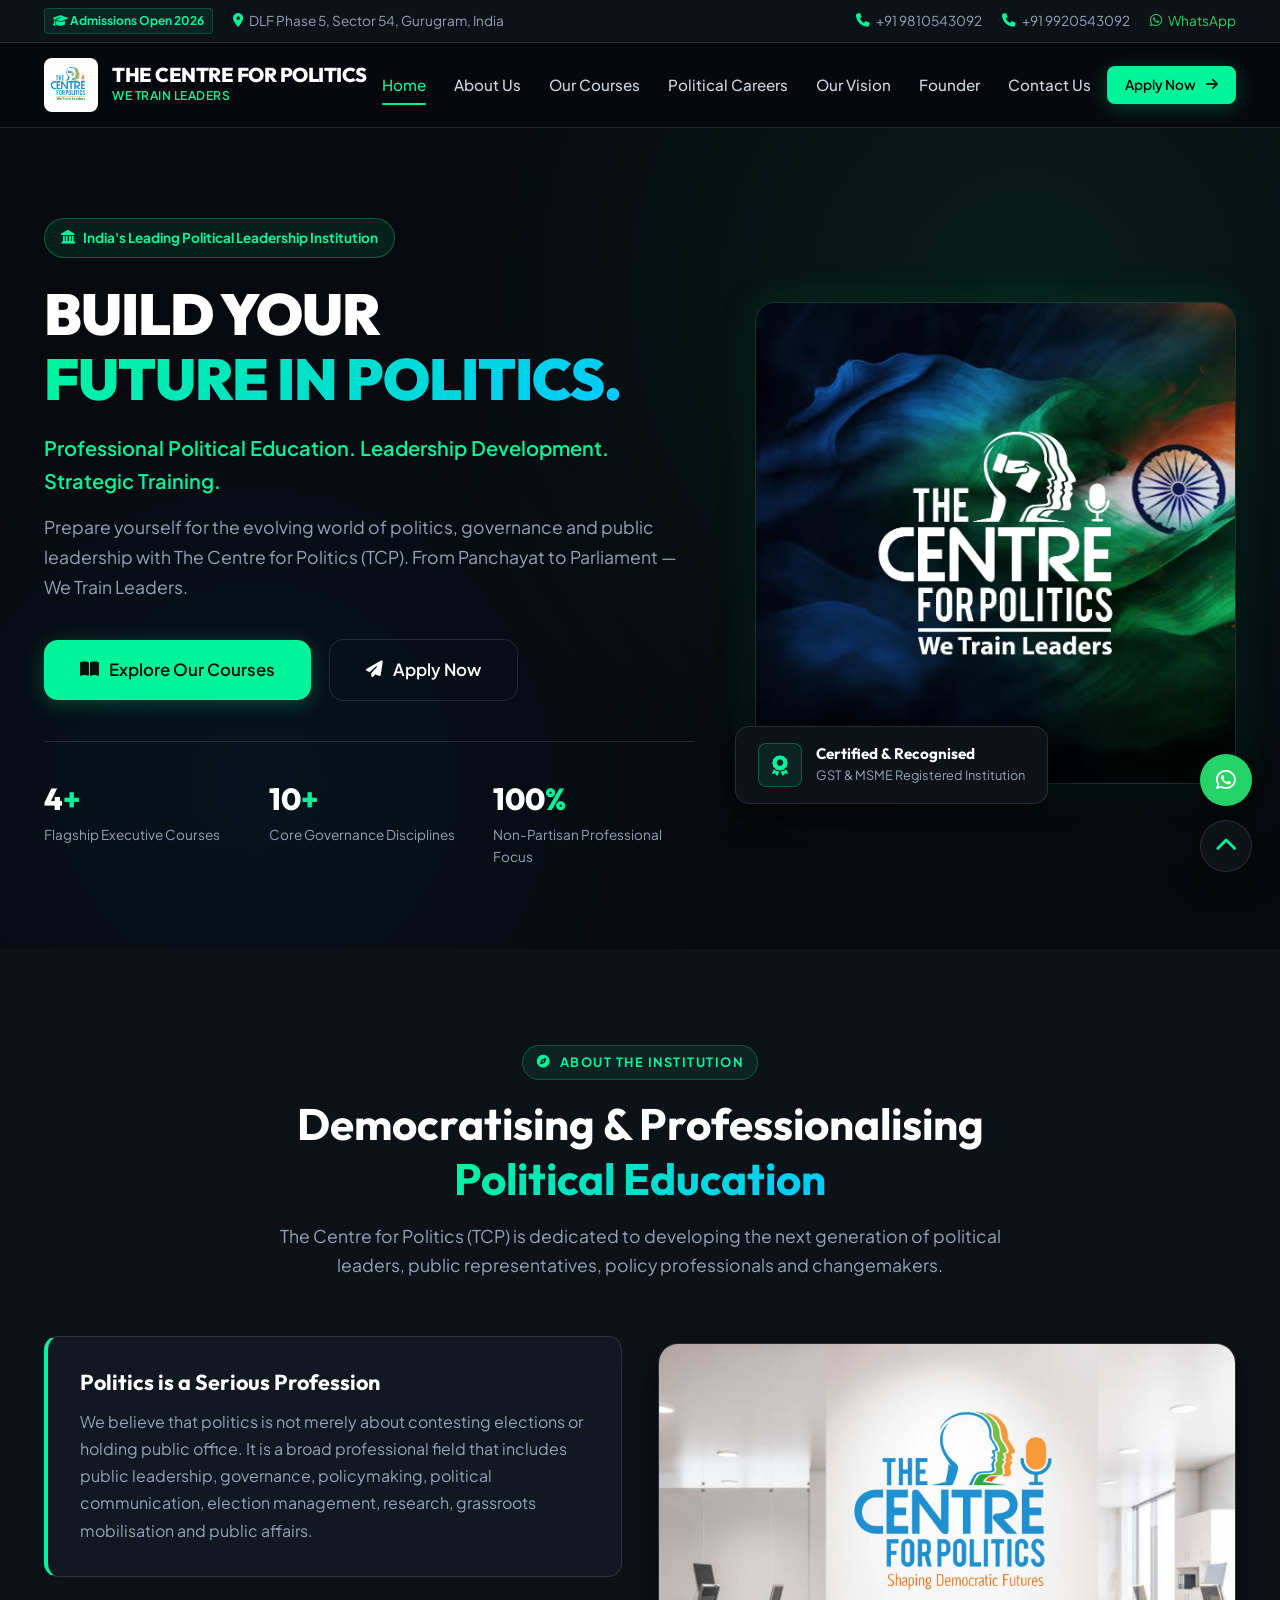
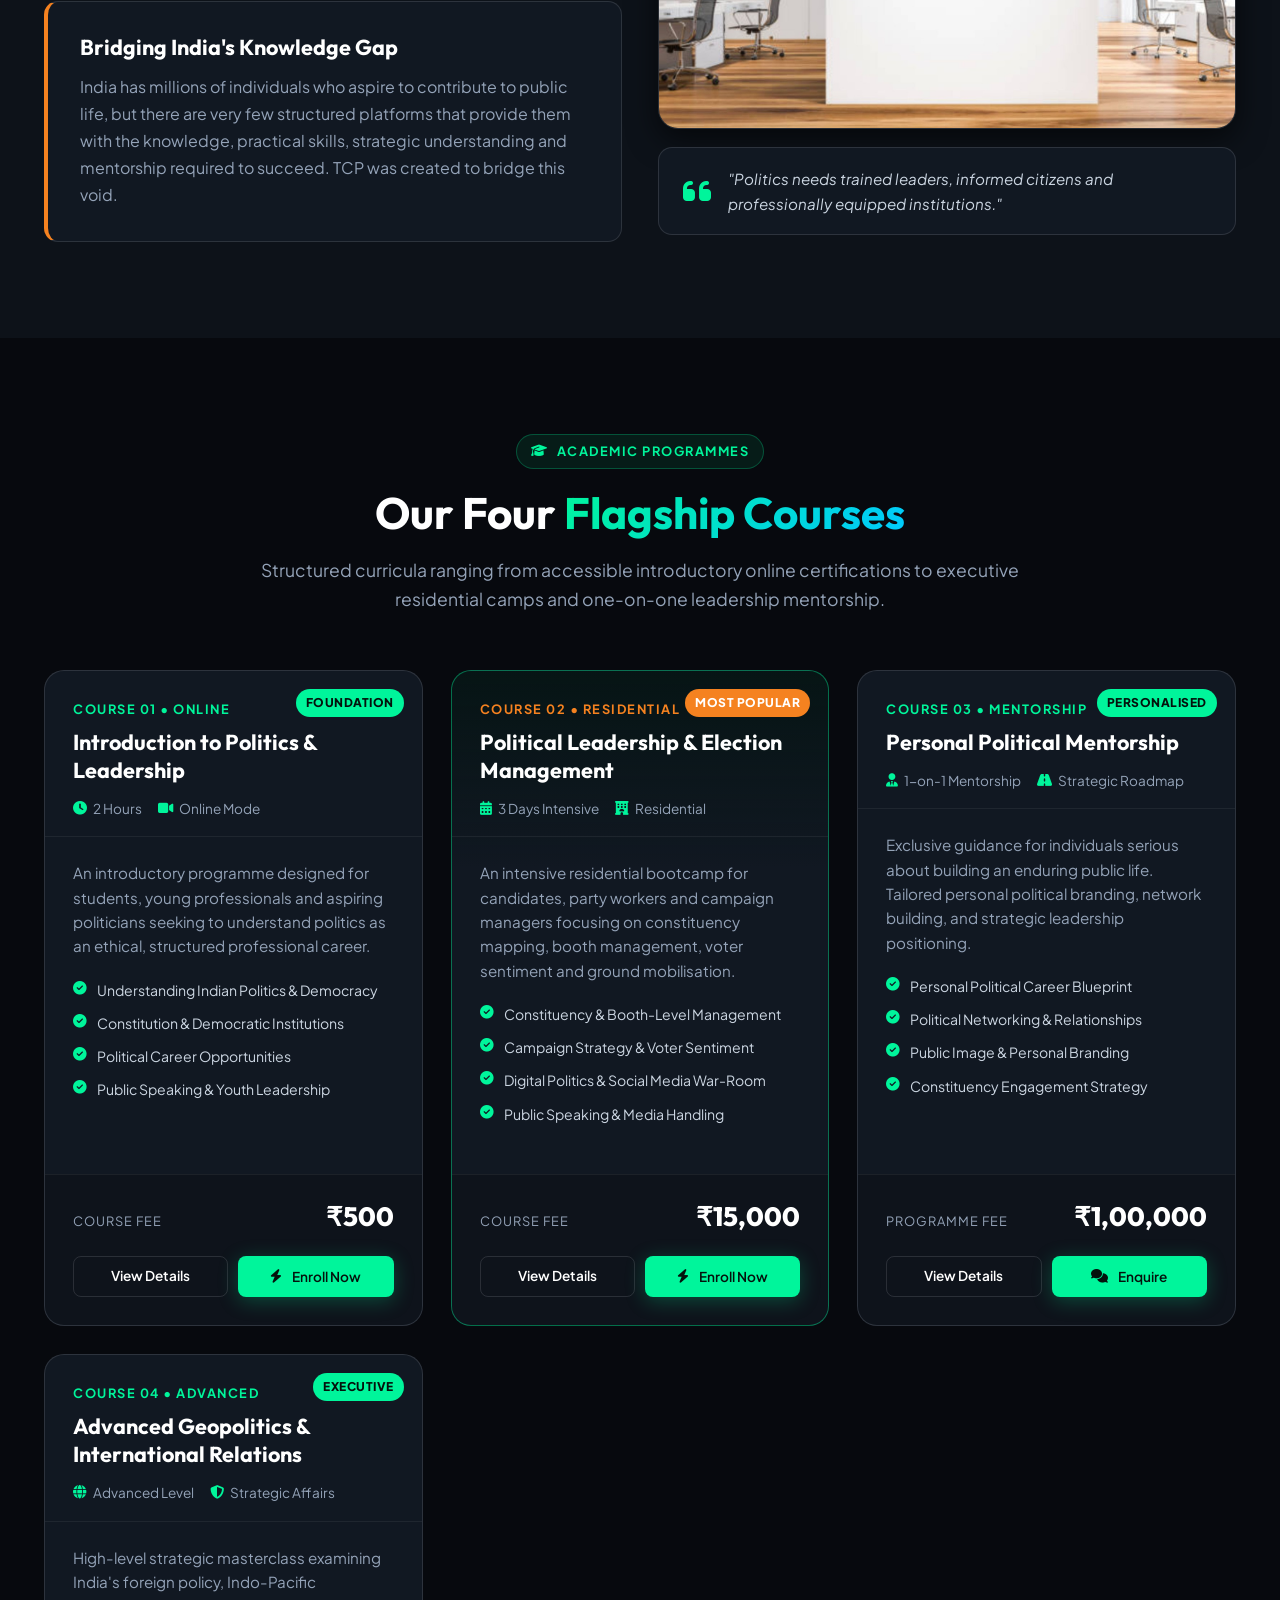
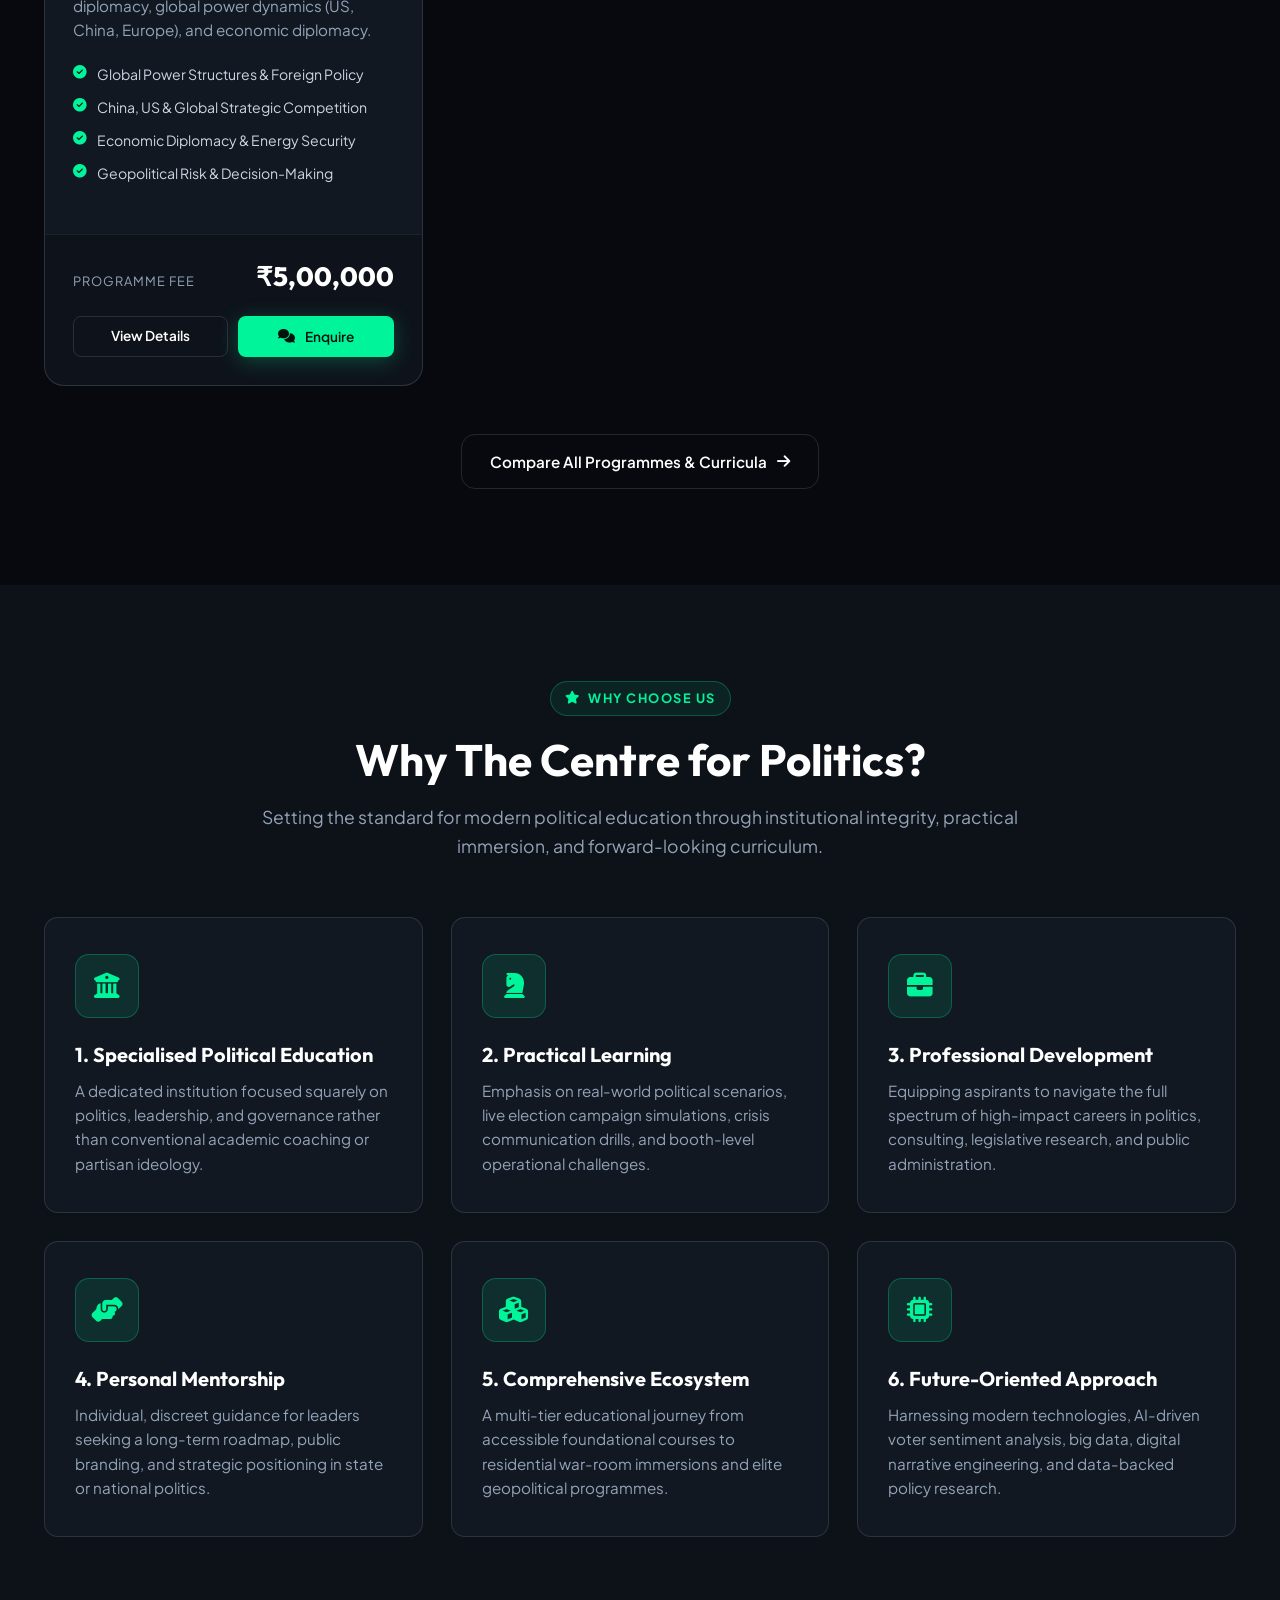
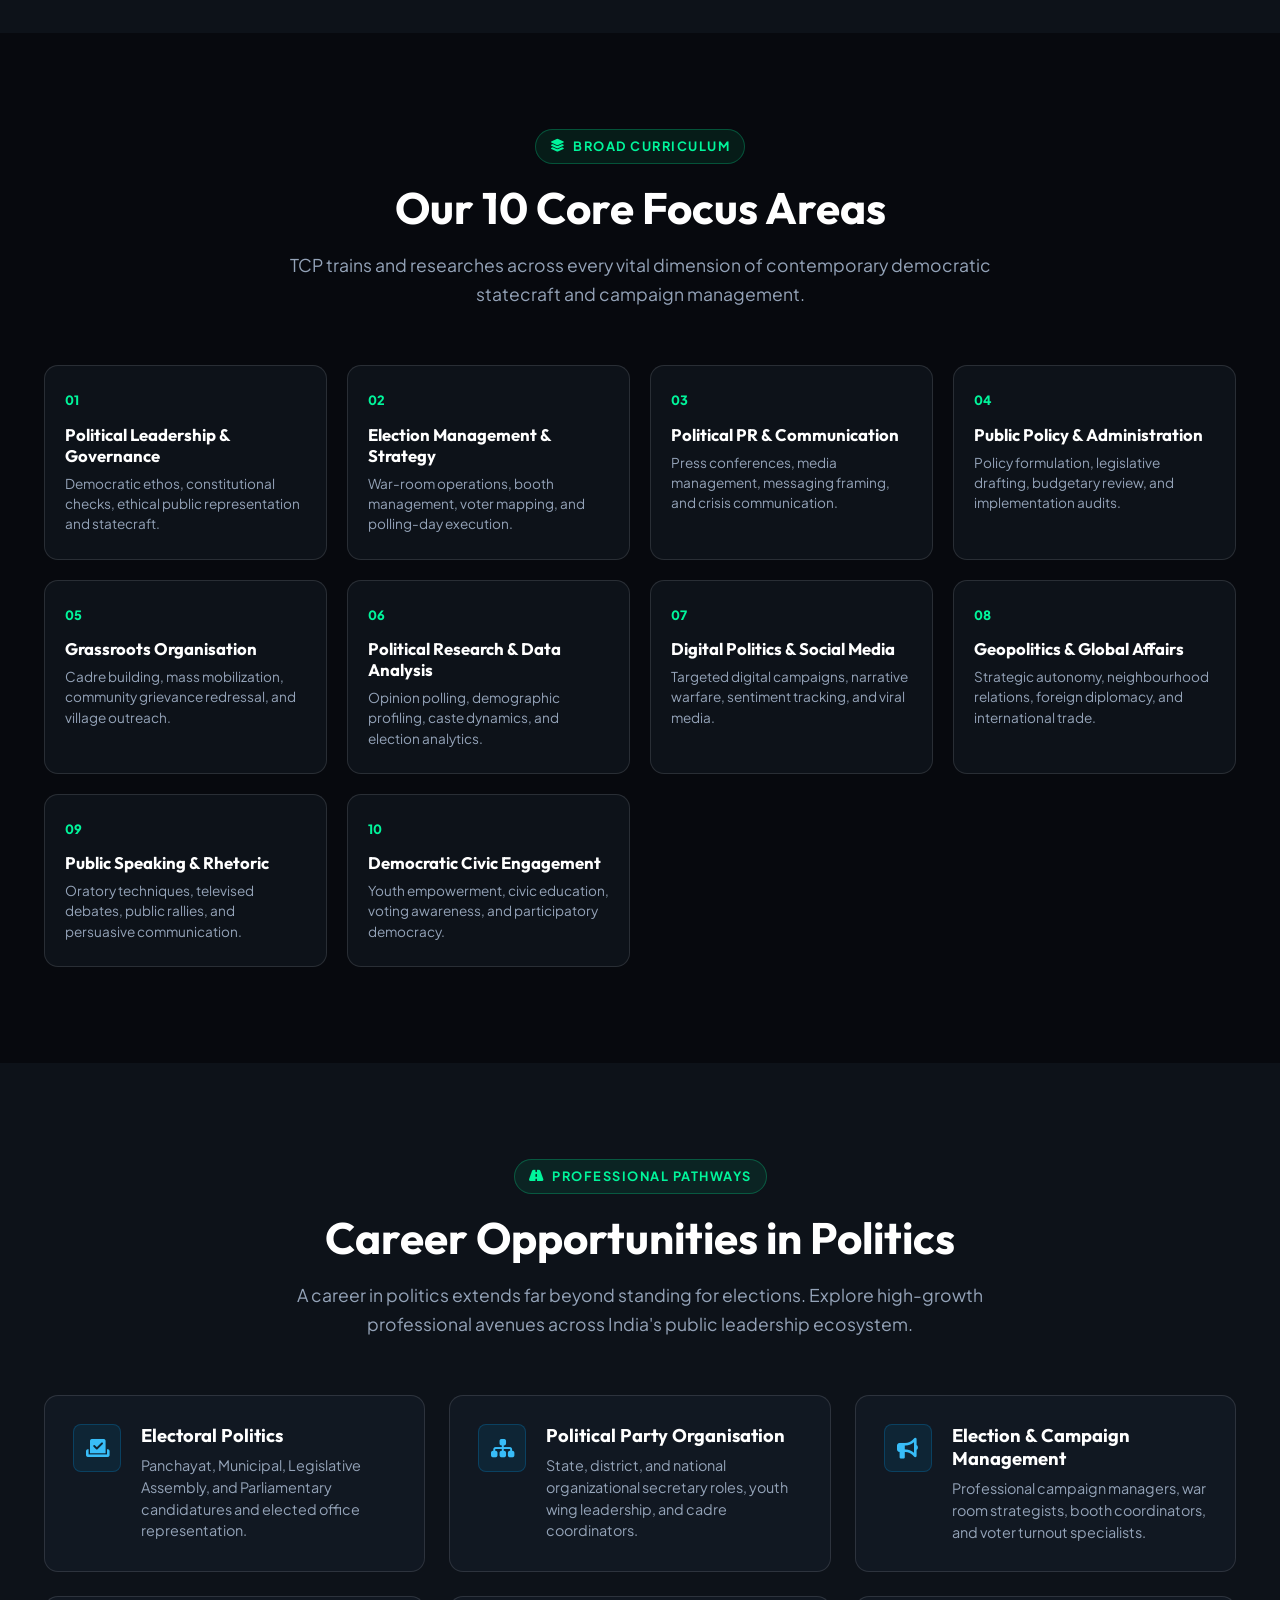
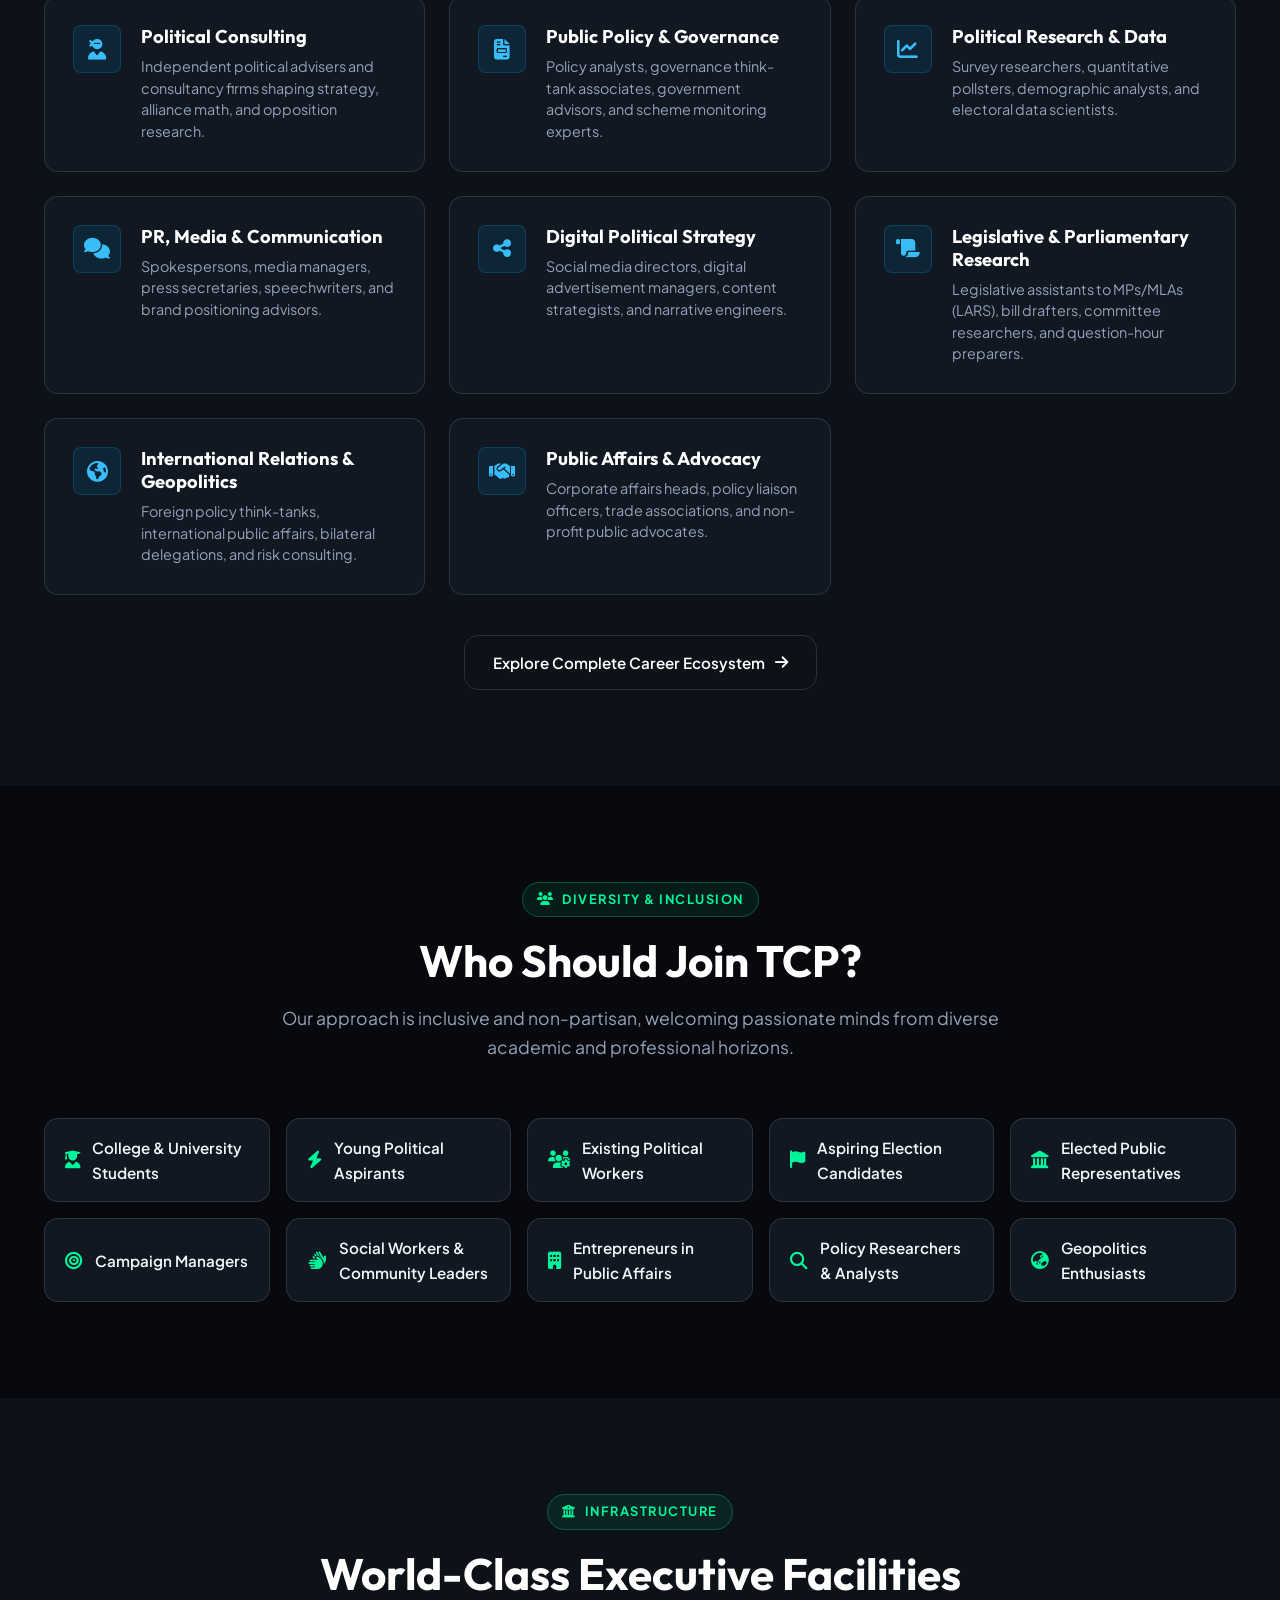
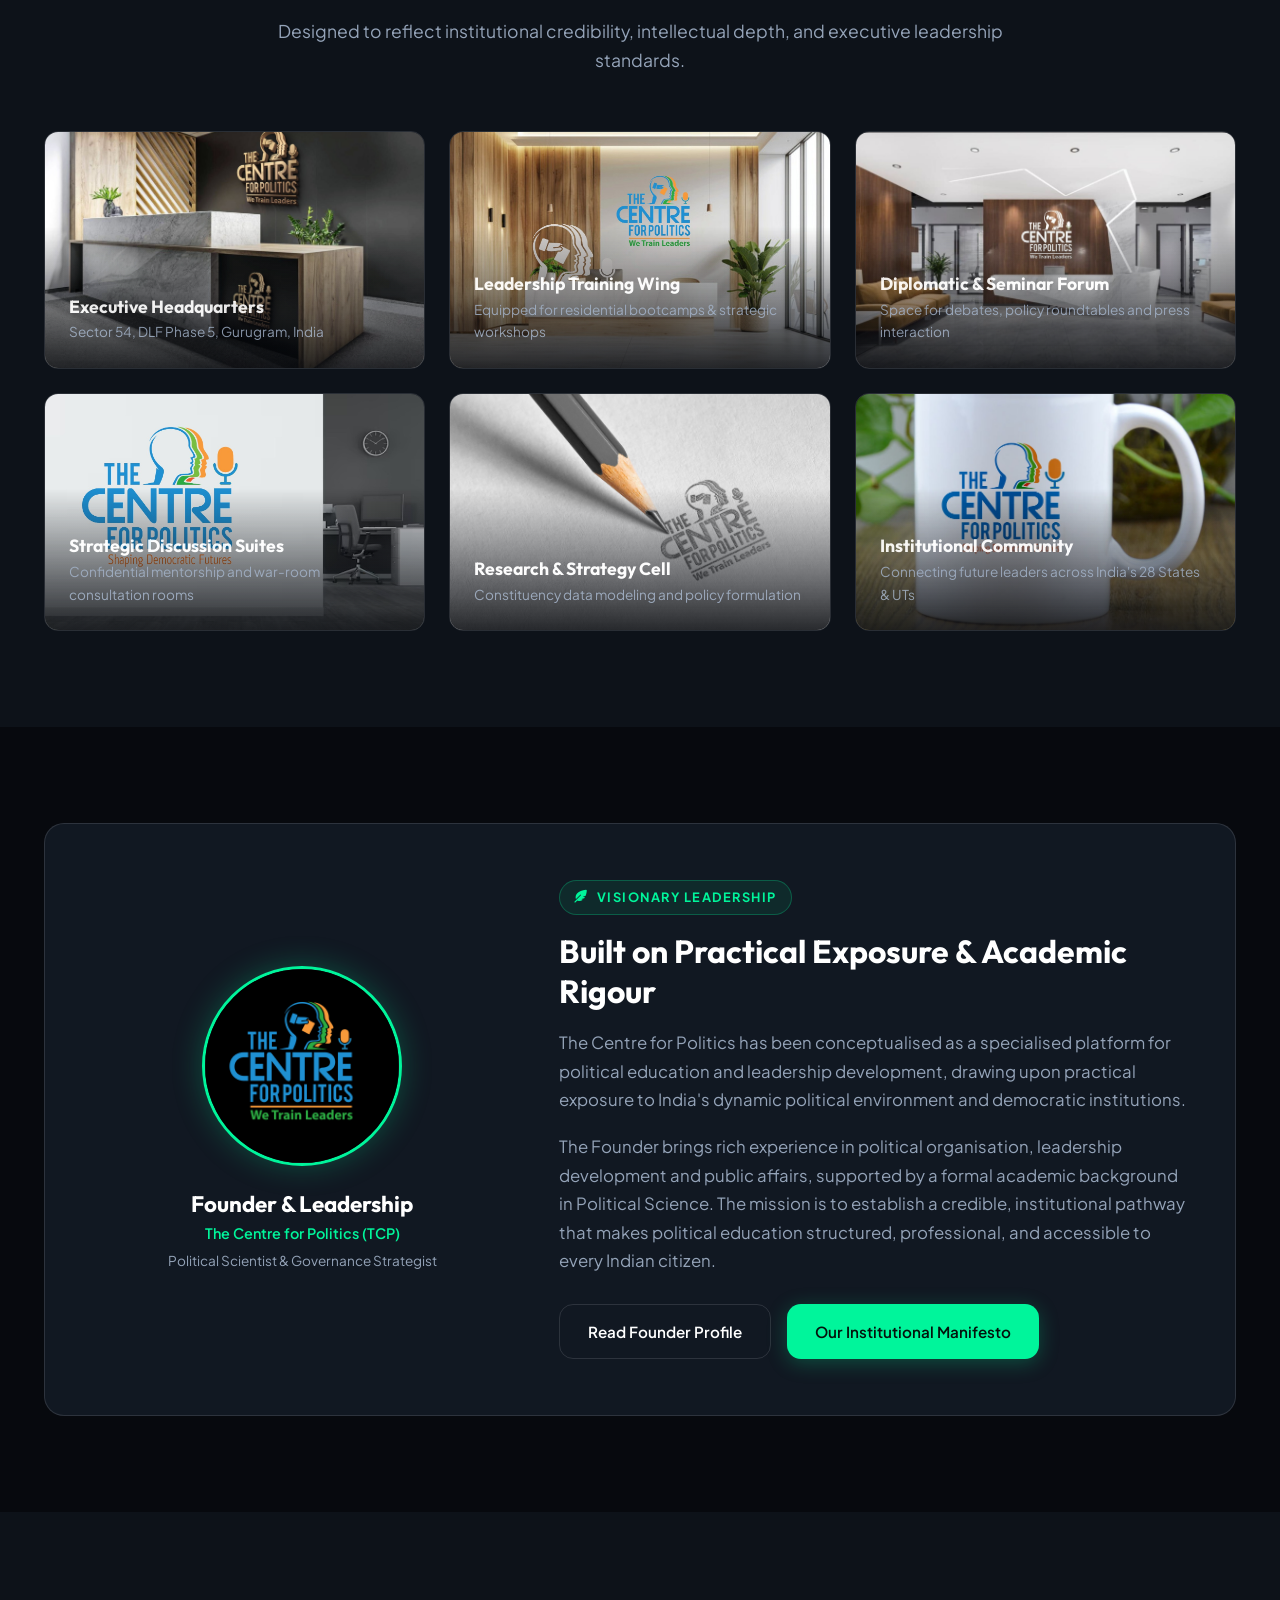
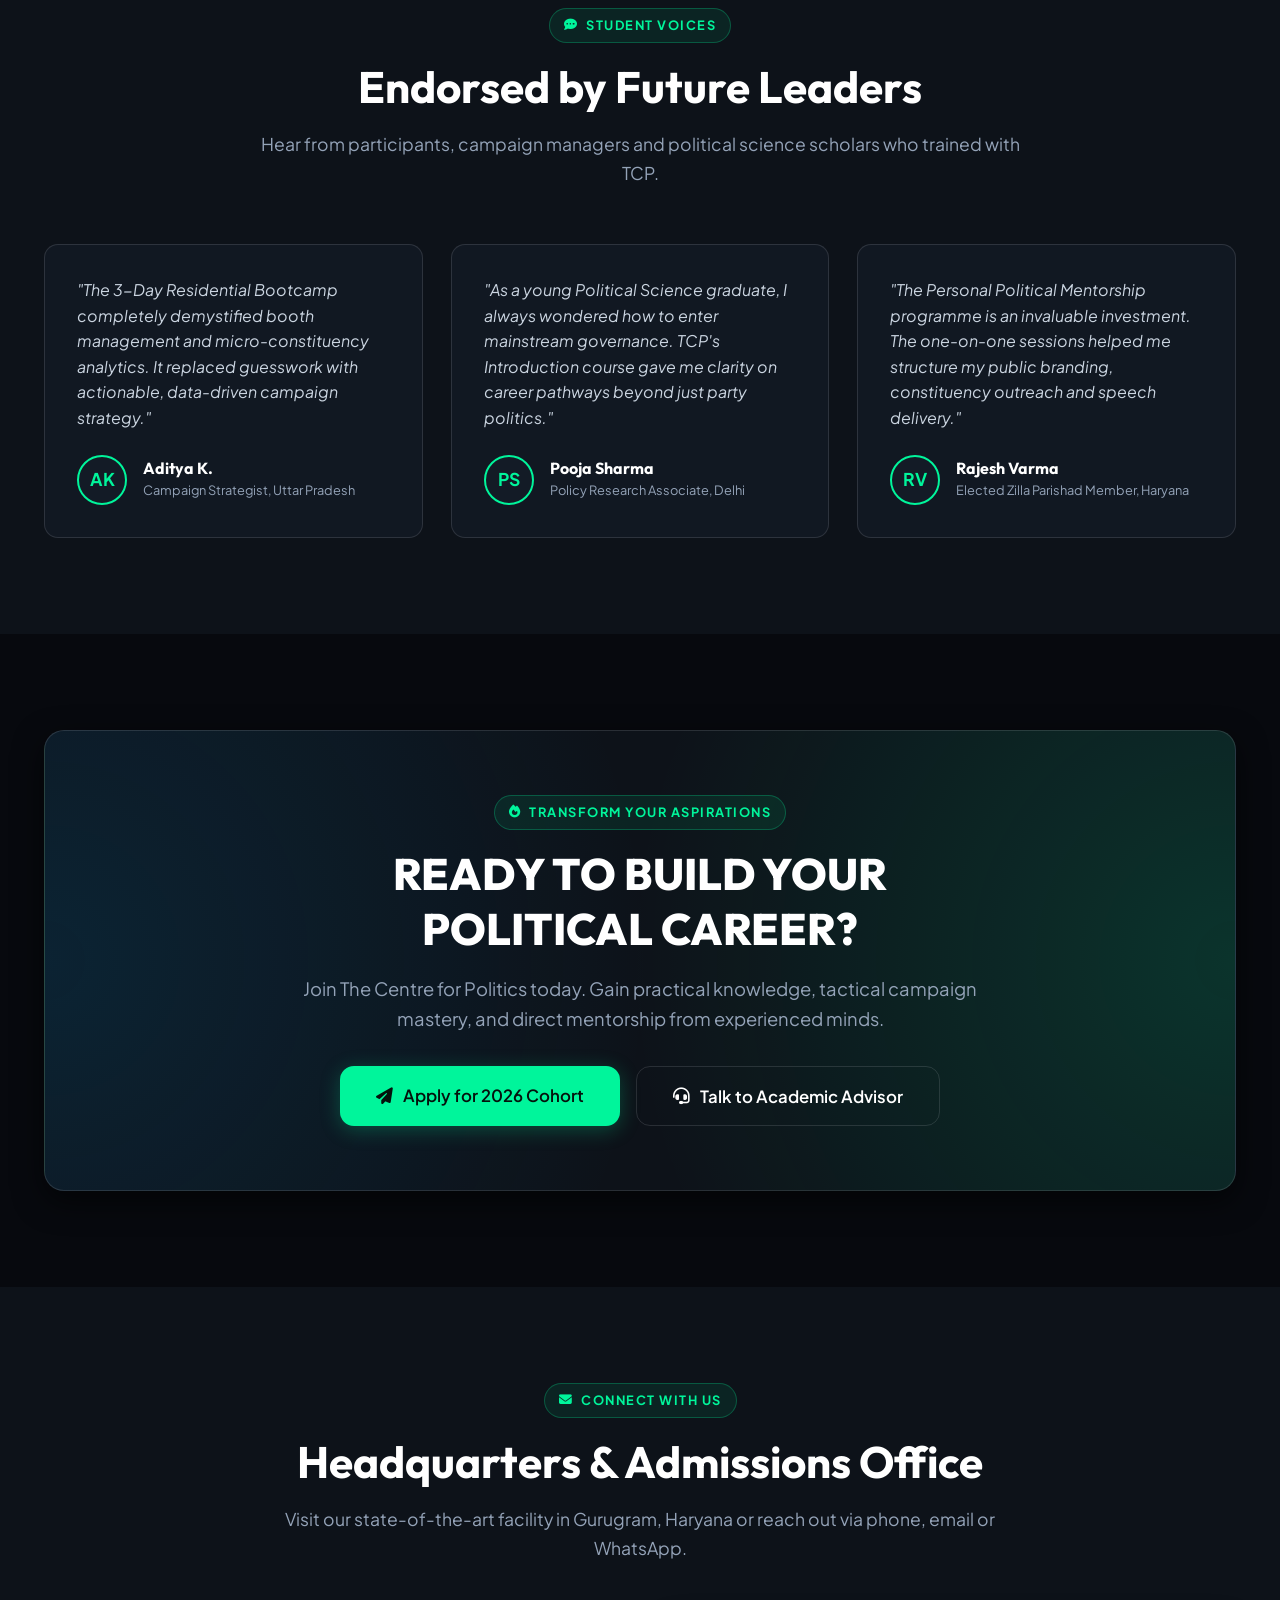
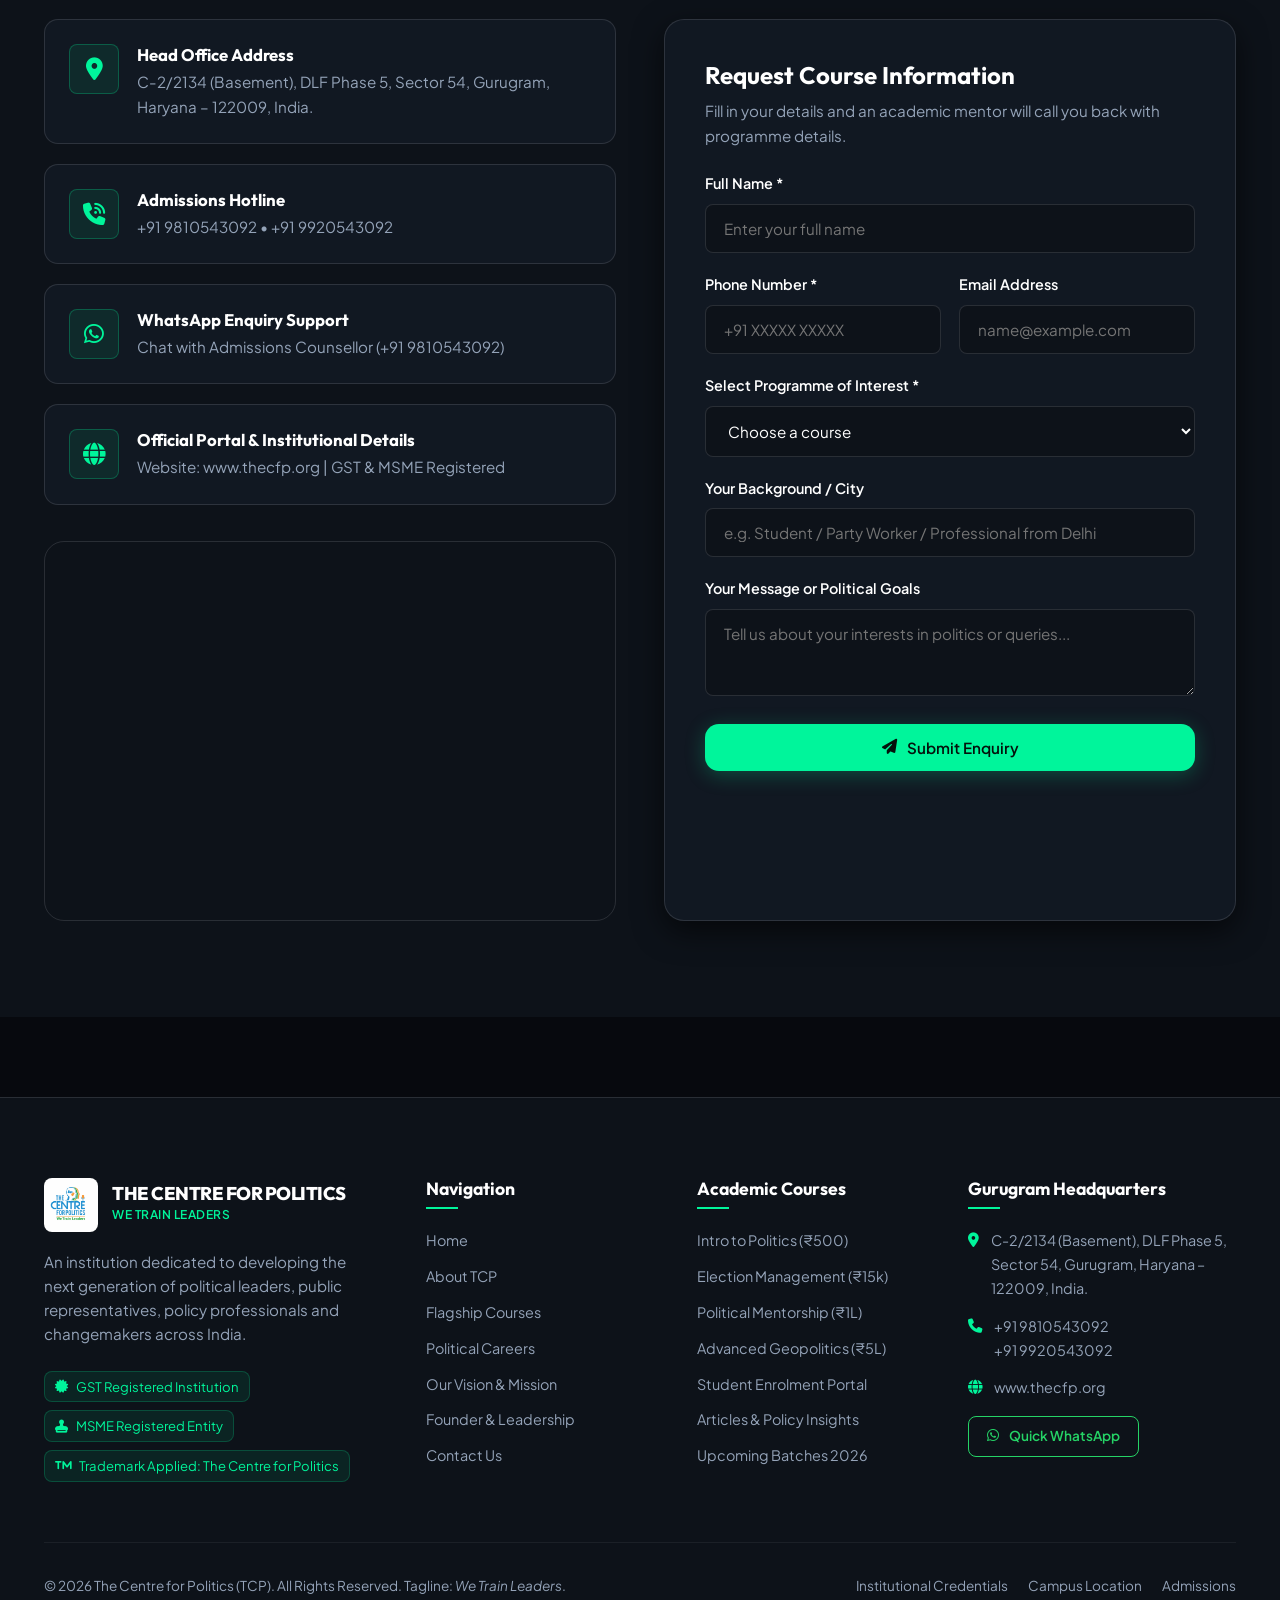
==== index.html @ 68b26a11 "Initial commit" ====
<!DOCTYPE html>
<html lang="en">
<head>
  <meta charset="UTF-8">
  <meta name="viewport" content="width=device-width, initial-scale=1.0">
  <title>The Centre for Politics (TCP) | We Train Leaders | Official Institution</title>
  <meta name="description" content="The Centre for Politics (TCP) is India's premier institution for political education, leadership development, campaign strategy, and public affairs. Gurugram, India.">
  <meta name="keywords" content="The Centre for Politics, TCP, Political Education India, Political Leadership, Election Management, Campaign Strategy, Geopolitics, Gurugram, Public Policy">
  
  <!-- Favicon -->
  <link rel="icon" type="image/jpeg" href="assets/images/tcp-logo.jpg">

  <!-- Google Fonts -->
  <link rel="preconnect" href="https://fonts.googleapis.com">
  <link rel="preconnect" href="https://fonts.gstatic.com" crossorigin>
  <link href="https://fonts.googleapis.com/css2?family=Outfit:wght@400;500;600;700;800;900&family=Plus+Jakarta+Sans:wght@400;500;600;700&display=swap" rel="stylesheet">

  <!-- Font Awesome -->
  <link rel="stylesheet" href="https://cdnjs.cloudflare.com/ajax/libs/font-awesome/6.5.1/css/all.min.css">

  <!-- Stylesheet -->
  <link rel="stylesheet" href="assets/css/style.css">
</head>
<body>

  <!-- Top Announcement Bar -->
  <aside class="top-bar" aria-label="Announcement & Contact Bar">
    <div class="container top-bar-content">
      <div class="top-bar-left">
        <span class="top-badge"><i class="fas fa-graduation-cap"></i> Admissions Open 2026</span>
        <span class="top-bar-item"><i class="fas fa-location-dot aurora-text"></i> DLF Phase 5, Sector 54, Gurugram, India</span>
      </div>
      <div class="top-bar-right">
        <a href="tel:+919810543092" class="top-bar-item"><i class="fas fa-phone aurora-text"></i> +91 9810543092</a>
        <a href="tel:+919920543092" class="top-bar-item"><i class="fas fa-phone aurora-text"></i> +91 9920543092</a>
        <a href="https://wa.me/919810543092?text=Hello%20TCP%2C%20I%20want%20to%20enquire%20about%20your%20political%20education%20courses." target="_blank" class="top-bar-item" style="color:#25d366;"><i class="fab fa-whatsapp"></i> WhatsApp</a>
      </div>
    </div>
  </aside>

  <!-- Main Navigation -->
  <header class="site-header">
    <div class="container navbar">
      <a href="index.html" class="brand-logo" aria-label="The Centre for Politics Homepage">
        <img src="assets/images/tcp-logo.jpg" alt="The Centre for Politics Logo" width="54" height="54">
        <div class="brand-text">
          <span class="brand-name">THE CENTRE FOR POLITICS</span>
          <span class="brand-tagline">We Train Leaders</span>
        </div>
      </a>

      <!-- Desktop Menu -->
      <nav class="nav-menu">
        <a href="index.html" class="nav-link active">Home</a>
        <a href="about.html" class="nav-link">About Us</a>
        <a href="courses.html" class="nav-link">Our Courses</a>
        <a href="careers.html" class="nav-link">Political Careers</a>
        <a href="vision.html" class="nav-link">Our Vision</a>
        <a href="founder.html" class="nav-link">Founder</a>
        <a href="contact.html" class="nav-link">Contact Us</a>
      </nav>

      <!-- Nav CTA -->
      <div class="nav-cta-group">
        <a href="apply.html" class="btn btn-primary btn-sm">
          <span>Apply Now</span>
          <i class="fas fa-arrow-right"></i>
        </a>
        <button class="mobile-toggle" aria-label="Open Navigation Menu">
          <i class="fas fa-bars"></i>
        </button>
      </div>
    </div>
  </header>

  <!-- Mobile Menu Drawer -->
  <div class="menu-overlay"></div>
  <aside class="mobile-menu-drawer" aria-label="Mobile Navigation">
    <div class="mobile-drawer-header">
      <div class="brand-logo">
        <img src="assets/images/tcp-logo.jpg" alt="TCP Logo" width="44" height="44">
        <div class="brand-text">
          <span class="brand-name" style="font-size: 1rem;">THE CENTRE FOR POLITICS</span>
          <span class="brand-tagline" style="font-size: 0.65rem;">We Train Leaders</span>
        </div>
      </div>
      <button class="mobile-drawer-close" aria-label="Close Navigation Menu">
        <i class="fas fa-times"></i>
      </button>
    </div>

    <nav class="mobile-nav-links">
      <a href="index.html" class="mobile-nav-link active">Home</a>
      <a href="about.html" class="mobile-nav-link">About Us</a>
      <a href="courses.html" class="mobile-nav-link">Our Courses</a>
      <a href="careers.html" class="mobile-nav-link">Political Careers</a>
      <a href="vision.html" class="mobile-nav-link">Our Vision</a>
      <a href="founder.html" class="mobile-nav-link">Founder</a>
      <a href="blog.html" class="mobile-nav-link">Insights & Blog</a>
      <a href="events.html" class="mobile-nav-link">Events & Batches</a>
      <a href="contact.html" class="mobile-nav-link">Contact Us</a>
    </nav>

    <div style="margin-top: auto; display: flex; flex-direction: column; gap: 12px;">
      <a href="apply.html" class="btn btn-primary" style="width: 100%;">Apply Now</a>
      <a href="tel:+919810543092" class="btn btn-outline" style="width: 100%;"><i class="fas fa-phone"></i> +91 9810543092</a>
    </div>
  </aside>

  <main>
    <!-- HERO SECTION -->
    <section class="hero-section">
      <div class="container hero-grid">
        <div class="hero-content">
          <div class="hero-tag">
            <i class="fas fa-landmark"></i>
            <span>India's Leading Political Leadership Institution</span>
          </div>
          <h1 class="hero-title">
            BUILD YOUR <span class="gradient-text">FUTURE IN POLITICS.</span>
          </h1>
          <p class="hero-subtitle">
            Professional Political Education. Leadership Development. Strategic Training.
          </p>
          <p class="hero-desc">
            Prepare yourself for the evolving world of politics, governance and public leadership with The Centre for Politics (TCP). From Panchayat to Parliament — We Train Leaders.
          </p>
          <div class="hero-actions">
            <a href="courses.html" class="btn btn-primary btn-lg">
              <i class="fas fa-book-open"></i> Explore Our Courses
            </a>
            <a href="apply.html" class="btn btn-outline btn-lg">
              <i class="fas fa-paper-plane"></i> Apply Now
            </a>
          </div>

          <div class="hero-stats">
            <div>
              <div class="hero-stat-number">4<span>+</span></div>
              <div class="hero-stat-label">Flagship Executive Courses</div>
            </div>
            <div>
              <div class="hero-stat-number">10<span>+</span></div>
              <div class="hero-stat-label">Core Governance Disciplines</div>
            </div>
            <div>
              <div class="hero-stat-number">100<span>%</span></div>
              <div class="hero-stat-label">Non-Partisan Professional Focus</div>
            </div>
          </div>
        </div>

        <div class="hero-media-wrapper">
          <div class="hero-image-card">
            <img src="assets/images/hero-national-tricolor.jpg" alt="The Centre for Politics National Emblem and Institutional Vision">
          </div>
          <div class="hero-floating-badge">
            <div class="icon-box">
              <i class="fas fa-award"></i>
            </div>
            <div class="text-box">
              <h5>Certified & Recognised</h5>
              <p>GST & MSME Registered Institution</p>
            </div>
          </div>
        </div>
      </div>
    </section>

    <!-- SECTION 2: INTRODUCTION -->
    <section class="section-py bg-dark-1">
      <div class="container">
        <div class="section-header">
          <span class="section-tag"><i class="fas fa-compass"></i> About The Institution</span>
          <h2 class="section-title">Democratising & Professionalising <span class="gradient-text">Political Education</span></h2>
          <p class="section-subtitle">
            The Centre for Politics (TCP) is dedicated to developing the next generation of political leaders, public representatives, policy professionals and changemakers.
          </p>
        </div>

        <div style="display: grid; grid-template-columns: repeat(auto-fit, minmax(320px, 1fr)); gap: 36px; align-items: center;">
          <div>
            <div class="tcp-card" style="border-left: 4px solid var(--aurora-green); margin-bottom: 24px;">
              <h3 style="font-size: 1.35rem; margin-bottom: 12px; color: var(--ice-white-pure);">Politics is a Serious Profession</h3>
              <p style="color: var(--ice-muted); font-size: 1rem; line-height: 1.7;">
                We believe that politics is not merely about contesting elections or holding public office. It is a broad professional field that includes public leadership, governance, policymaking, political communication, election management, research, grassroots mobilisation and public affairs.
              </p>
            </div>

            <div class="tcp-card" style="border-left: 4px solid var(--brand-saffron);">
              <h3 style="font-size: 1.35rem; margin-bottom: 12px; color: var(--ice-white-pure);">Bridging India's Knowledge Gap</h3>
              <p style="color: var(--ice-muted); font-size: 1rem; line-height: 1.7;">
                India has millions of individuals who aspire to contribute to public life, but there are very few structured platforms that provide them with the knowledge, practical skills, strategic understanding and mentorship required to succeed. TCP was created to bridge this void.
              </p>
            </div>
          </div>

          <div style="position: relative;">
            <div style="border-radius: var(--radius-lg); overflow: hidden; border: 1px solid var(--ice-border); box-shadow: var(--shadow-md);">
              <img src="assets/images/corporate-reception-hall.jpg" alt="The Centre for Politics Corporate Reception">
            </div>
            <div style="margin-top: 18px; padding: 18px 24px; background: var(--bg-card); border-radius: var(--radius-md); border: 1px solid var(--ice-border); display: flex; align-items: center; gap: 16px;">
              <i class="fas fa-quote-left aurora-text" style="font-size: 2rem;"></i>
              <div style="font-size: 0.95rem; font-style: italic; color: var(--ice-subtle);">
                "Politics needs trained leaders, informed citizens and professionally equipped institutions."
              </div>
            </div>
          </div>
        </div>
      </div>
    </section>

    <!-- SECTION 3: OUR FOUR FLAGSHIP COURSES -->
    <section class="section-py" id="courses">
      <div class="container">
        <div class="section-header">
          <span class="section-tag"><i class="fas fa-graduation-cap"></i> Academic Programmes</span>
          <h2 class="section-title">Our Four <span class="gradient-text">Flagship Courses</span></h2>
          <p class="section-subtitle">
            Structured curricula ranging from accessible introductory online certifications to executive residential camps and one-on-one leadership mentorship.
          </p>
        </div>

        <div class="courses-grid">
          <!-- COURSE 1 -->
          <article class="course-card">
            <span class="course-card-badge">Foundation</span>
            <div class="course-card-header">
              <div class="course-number">Course 01 &bull; Online</div>
              <h3 class="course-title">Introduction to Politics & Leadership</h3>
              <div class="course-meta">
                <span class="course-meta-item"><i class="fas fa-clock aurora-text"></i> 2 Hours</span>
                <span class="course-meta-item"><i class="fas fa-video aurora-text"></i> Online Mode</span>
              </div>
            </div>
            <div class="course-card-body">
              <p class="course-desc">
                An introductory programme designed for students, young professionals and aspiring politicians seeking to understand politics as an ethical, structured professional career.
              </p>
              <ul class="course-highlights-list">
                <li><i class="fas fa-check-circle"></i> Understanding Indian Politics & Democracy</li>
                <li><i class="fas fa-check-circle"></i> Constitution & Democratic Institutions</li>
                <li><i class="fas fa-check-circle"></i> Political Career Opportunities</li>
                <li><i class="fas fa-check-circle"></i> Public Speaking & Youth Leadership</li>
              </ul>
            </div>
            <div class="course-card-footer">
              <div class="course-fee-row">
                <span class="course-fee-label">Course Fee</span>
                <span class="course-fee-amount">₹500</span>
              </div>
              <div class="course-btn-group">
                <a href="course-intro-politics.html" class="btn btn-outline btn-sm">View Details</a>
                <button class="btn btn-primary btn-sm" data-pay-course="Introduction to Politics & Leadership" data-pay-amount="500">
                  <i class="fas fa-bolt"></i> Enroll Now
                </button>
              </div>
            </div>
          </article>

          <!-- COURSE 2 -->
          <article class="course-card featured">
            <span class="course-card-badge" style="background: var(--brand-saffron); color: #fff;">Most Popular</span>
            <div class="course-card-header">
              <div class="course-number" style="color: var(--brand-saffron);">Course 02 &bull; Residential</div>
              <h3 class="course-title">Political Leadership & Election Management</h3>
              <div class="course-meta">
                <span class="course-meta-item"><i class="fas fa-calendar-alt aurora-text"></i> 3 Days Intensive</span>
                <span class="course-meta-item"><i class="fas fa-hotel aurora-text"></i> Residential</span>
              </div>
            </div>
            <div class="course-card-body">
              <p class="course-desc">
                An intensive residential bootcamp for candidates, party workers and campaign managers focusing on constituency mapping, booth management, voter sentiment and ground mobilisation.
              </p>
              <ul class="course-highlights-list">
                <li><i class="fas fa-check-circle"></i> Constituency & Booth-Level Management</li>
                <li><i class="fas fa-check-circle"></i> Campaign Strategy & Voter Sentiment</li>
                <li><i class="fas fa-check-circle"></i> Digital Politics & Social Media War-Room</li>
                <li><i class="fas fa-check-circle"></i> Public Speaking & Media Handling</li>
              </ul>
            </div>
            <div class="course-card-footer">
              <div class="course-fee-row">
                <span class="course-fee-label">Course Fee</span>
                <span class="course-fee-amount">₹15,000</span>
              </div>
              <div class="course-btn-group">
                <a href="course-election-management.html" class="btn btn-outline btn-sm">View Details</a>
                <button class="btn btn-primary btn-sm" data-pay-course="Political Leadership & Election Management Programme" data-pay-amount="15000">
                  <i class="fas fa-bolt"></i> Enroll Now
                </button>
              </div>
            </div>
          </article>

          <!-- COURSE 3 -->
          <article class="course-card">
            <span class="course-card-badge">Personalised</span>
            <div class="course-card-header">
              <div class="course-number">Course 03 &bull; Mentorship</div>
              <h3 class="course-title">Personal Political Mentorship</h3>
              <div class="course-meta">
                <span class="course-meta-item"><i class="fas fa-user-tie aurora-text"></i> 1-on-1 Mentorship</span>
                <span class="course-meta-item"><i class="fas fa-road aurora-text"></i> Strategic Roadmap</span>
              </div>
            </div>
            <div class="course-card-body">
              <p class="course-desc">
                Exclusive guidance for individuals serious about building an enduring public life. Tailored personal political branding, network building, and strategic leadership positioning.
              </p>
              <ul class="course-highlights-list">
                <li><i class="fas fa-check-circle"></i> Personal Political Career Blueprint</li>
                <li><i class="fas fa-check-circle"></i> Political Networking & Relationships</li>
                <li><i class="fas fa-check-circle"></i> Public Image & Personal Branding</li>
                <li><i class="fas fa-check-circle"></i> Constituency Engagement Strategy</li>
              </ul>
            </div>
            <div class="course-card-footer">
              <div class="course-fee-row">
                <span class="course-fee-label">Programme Fee</span>
                <span class="course-fee-amount">₹1,00,000</span>
              </div>
              <div class="course-btn-group">
                <a href="course-political-mentorship.html" class="btn btn-outline btn-sm">View Details</a>
                <button class="btn btn-primary btn-sm" data-enquire-course="Personal Political Mentorship (₹1,00,000)">
                  <i class="fas fa-comments"></i> Enquire
                </button>
              </div>
            </div>
          </article>

          <!-- COURSE 4 -->
          <article class="course-card">
            <span class="course-card-badge">Executive</span>
            <div class="course-card-header">
              <div class="course-number">Course 04 &bull; Advanced</div>
              <h3 class="course-title">Advanced Geopolitics & International Relations</h3>
              <div class="course-meta">
                <span class="course-meta-item"><i class="fas fa-globe aurora-text"></i> Advanced Level</span>
                <span class="course-meta-item"><i class="fas fa-shield-alt aurora-text"></i> Strategic Affairs</span>
              </div>
            </div>
            <div class="course-card-body">
              <p class="course-desc">
                High-level strategic masterclass examining India's foreign policy, Indo-Pacific diplomacy, global power dynamics (US, China, Europe), and economic diplomacy.
              </p>
              <ul class="course-highlights-list">
                <li><i class="fas fa-check-circle"></i> Global Power Structures & Foreign Policy</li>
                <li><i class="fas fa-check-circle"></i> China, US & Global Strategic Competition</li>
                <li><i class="fas fa-check-circle"></i> Economic Diplomacy & Energy Security</li>
                <li><i class="fas fa-check-circle"></i> Geopolitical Risk & Decision-Making</li>
              </ul>
            </div>
            <div class="course-card-footer">
              <div class="course-fee-row">
                <span class="course-fee-label">Programme Fee</span>
                <span class="course-fee-amount">₹5,00,000</span>
              </div>
              <div class="course-btn-group">
                <a href="course-geopolitics.html" class="btn btn-outline btn-sm">View Details</a>
                <button class="btn btn-primary btn-sm" data-enquire-course="Advanced Geopolitics & International Relations (₹5,00,000)">
                  <i class="fas fa-comments"></i> Enquire
                </button>
              </div>
            </div>
          </article>
        </div>

        <div style="text-align: center; margin-top: 48px;">
          <a href="courses.html" class="btn btn-outline">
            <span>Compare All Programmes & Curricula</span>
            <i class="fas fa-arrow-right"></i>
          </a>
        </div>
      </div>
    </section>

    <!-- SECTION 4: WHY TCP? (6 DIFFERENTIATORS) -->
    <section class="section-py bg-dark-1">
      <div class="container">
        <div class="section-header">
          <span class="section-tag"><i class="fas fa-star"></i> Why Choose Us</span>
          <h2 class="section-title">Why The Centre for Politics?</h2>
          <p class="section-subtitle">
            Setting the standard for modern political education through institutional integrity, practical immersion, and forward-looking curriculum.
          </p>
        </div>

        <div class="features-grid">
          <div class="feature-box">
            <div class="feature-icon-wrapper">
              <i class="fas fa-university"></i>
            </div>
            <h3 class="feature-title">1. Specialised Political Education</h3>
            <p class="feature-text">
              A dedicated institution focused squarely on politics, leadership, and governance rather than conventional academic coaching or partisan ideology.
            </p>
          </div>

          <div class="feature-box">
            <div class="feature-icon-wrapper">
              <i class="fas fa-chess-knight"></i>
            </div>
            <h3 class="feature-title">2. Practical Learning</h3>
            <p class="feature-text">
              Emphasis on real-world political scenarios, live election campaign simulations, crisis communication drills, and booth-level operational challenges.
            </p>
          </div>

          <div class="feature-box">
            <div class="feature-icon-wrapper">
              <i class="fas fa-briefcase"></i>
            </div>
            <h3 class="feature-title">3. Professional Development</h3>
            <p class="feature-text">
              Equipping aspirants to navigate the full spectrum of high-impact careers in politics, consulting, legislative research, and public administration.
            </p>
          </div>

          <div class="feature-box">
            <div class="feature-icon-wrapper">
              <i class="fas fa-hands-helping"></i>
            </div>
            <h3 class="feature-title">4. Personal Mentorship</h3>
            <p class="feature-text">
              Individual, discreet guidance for leaders seeking a long-term roadmap, public branding, and strategic positioning in state or national politics.
            </p>
          </div>

          <div class="feature-box">
            <div class="feature-icon-wrapper">
              <i class="fas fa-cubes"></i>
            </div>
            <h3 class="feature-title">5. Comprehensive Ecosystem</h3>
            <p class="feature-text">
              A multi-tier educational journey from accessible foundational courses to residential war-room immersions and elite geopolitical programmes.
            </p>
          </div>

          <div class="feature-box">
            <div class="feature-icon-wrapper">
              <i class="fas fa-microchip"></i>
            </div>
            <h3 class="feature-title">6. Future-Oriented Approach</h3>
            <p class="feature-text">
              Harnessing modern technologies, AI-driven voter sentiment analysis, big data, digital narrative engineering, and data-backed policy research.
            </p>
          </div>
        </div>
      </div>
    </section>

    <!-- SECTION 5: 10 CORE DOMAINS -->
    <section class="section-py">
      <div class="container">
        <div class="section-header">
          <span class="section-tag"><i class="fas fa-layer-group"></i> Broad Curriculum</span>
          <h2 class="section-title">Our 10 Core Focus Areas</h2>
          <p class="section-subtitle">
            TCP trains and researches across every vital dimension of contemporary democratic statecraft and campaign management.
          </p>
        </div>

        <div class="domains-grid">
          <div class="domain-card">
            <div class="domain-index">01</div>
            <h4 class="domain-name">Political Leadership & Governance</h4>
            <p class="domain-desc">Democratic ethos, constitutional checks, ethical public representation and statecraft.</p>
          </div>

          <div class="domain-card">
            <div class="domain-index">02</div>
            <h4 class="domain-name">Election Management & Strategy</h4>
            <p class="domain-desc">War-room operations, booth management, voter mapping, and polling-day execution.</p>
          </div>

          <div class="domain-card">
            <div class="domain-index">03</div>
            <h4 class="domain-name">Political PR & Communication</h4>
            <p class="domain-desc">Press conferences, media management, messaging framing, and crisis communication.</p>
          </div>

          <div class="domain-card">
            <div class="domain-index">04</div>
            <h4 class="domain-name">Public Policy & Administration</h4>
            <p class="domain-desc">Policy formulation, legislative drafting, budgetary review, and implementation audits.</p>
          </div>

          <div class="domain-card">
            <div class="domain-index">05</div>
            <h4 class="domain-name">Grassroots Organisation</h4>
            <p class="domain-desc">Cadre building, mass mobilization, community grievance redressal, and village outreach.</p>
          </div>

          <div class="domain-card">
            <div class="domain-index">06</div>
            <h4 class="domain-name">Political Research & Data Analysis</h4>
            <p class="domain-desc">Opinion polling, demographic profiling, caste dynamics, and election analytics.</p>
          </div>

          <div class="domain-card">
            <div class="domain-index">07</div>
            <h4 class="domain-name">Digital Politics & Social Media</h4>
            <p class="domain-desc">Targeted digital campaigns, narrative warfare, sentiment tracking, and viral media.</p>
          </div>

          <div class="domain-card">
            <div class="domain-index">08</div>
            <h4 class="domain-name">Geopolitics & Global Affairs</h4>
            <p class="domain-desc">Strategic autonomy, neighbourhood relations, foreign diplomacy, and international trade.</p>
          </div>

          <div class="domain-card">
            <div class="domain-index">09</div>
            <h4 class="domain-name">Public Speaking & Rhetoric</h4>
            <p class="domain-desc">Oratory techniques, televised debates, public rallies, and persuasive communication.</p>
          </div>

          <div class="domain-card">
            <div class="domain-index">10</div>
            <h4 class="domain-name">Democratic Civic Engagement</h4>
            <p class="domain-desc">Youth empowerment, civic education, voting awareness, and participatory democracy.</p>
          </div>
        </div>
      </div>
    </section>

    <!-- SECTION 6: POLITICAL CAREER PATHWAYS -->
    <section class="section-py bg-dark-1">
      <div class="container">
        <div class="section-header">
          <span class="section-tag"><i class="fas fa-road"></i> Professional Pathways</span>
          <h2 class="section-title">Career Opportunities in Politics</h2>
          <p class="section-subtitle">
            A career in politics extends far beyond standing for elections. Explore high-growth professional avenues across India's public leadership ecosystem.
          </p>
        </div>

        <div class="careers-grid">
          <div class="career-path-card">
            <div class="career-icon-box"><i class="fas fa-vote-yea"></i></div>
            <div class="career-info">
              <h4>Electoral Politics</h4>
              <p>Panchayat, Municipal, Legislative Assembly, and Parliamentary candidatures and elected office representation.</p>
            </div>
          </div>

          <div class="career-path-card">
            <div class="career-icon-box"><i class="fas fa-sitemap"></i></div>
            <div class="career-info">
              <h4>Political Party Organisation</h4>
              <p>State, district, and national organizational secretary roles, youth wing leadership, and cadre coordinators.</p>
            </div>
          </div>

          <div class="career-path-card">
            <div class="career-icon-box"><i class="fas fa-bullhorn"></i></div>
            <div class="career-info">
              <h4>Election & Campaign Management</h4>
              <p>Professional campaign managers, war room strategists, booth coordinators, and voter turnout specialists.</p>
            </div>
          </div>

          <div class="career-path-card">
            <div class="career-icon-box"><i class="fas fa-user-ninja"></i></div>
            <div class="career-info">
              <h4>Political Consulting</h4>
              <p>Independent political advisers and consultancy firms shaping strategy, alliance math, and opposition research.</p>
            </div>
          </div>

          <div class="career-path-card">
            <div class="career-icon-box"><i class="fas fa-file-invoice"></i></div>
            <div class="career-info">
              <h4>Public Policy & Governance</h4>
              <p>Policy analysts, governance think-tank associates, government advisors, and scheme monitoring experts.</p>
            </div>
          </div>

          <div class="career-path-card">
            <div class="career-icon-box"><i class="fas fa-chart-line"></i></div>
            <div class="career-info">
              <h4>Political Research & Data</h4>
              <p>Survey researchers, quantitative pollsters, demographic analysts, and electoral data scientists.</p>
            </div>
          </div>

          <div class="career-path-card">
            <div class="career-icon-box"><i class="fas fa-comments"></i></div>
            <div class="career-info">
              <h4>PR, Media & Communication</h4>
              <p>Spokespersons, media managers, press secretaries, speechwriters, and brand positioning advisors.</p>
            </div>
          </div>

          <div class="career-path-card">
            <div class="career-icon-box"><i class="fas fa-share-alt"></i></div>
            <div class="career-info">
              <h4>Digital Political Strategy</h4>
              <p>Social media directors, digital advertisement managers, content strategists, and narrative engineers.</p>
            </div>
          </div>

          <div class="career-path-card">
            <div class="career-icon-box"><i class="fas fa-scroll"></i></div>
            <div class="career-info">
              <h4>Legislative & Parliamentary Research</h4>
              <p>Legislative assistants to MPs/MLAs (LARS), bill drafters, committee researchers, and question-hour preparers.</p>
            </div>
          </div>

          <div class="career-path-card">
            <div class="career-icon-box"><i class="fas fa-globe-americas"></i></div>
            <div class="career-info">
              <h4>International Relations & Geopolitics</h4>
              <p>Foreign policy think-tanks, international public affairs, bilateral delegations, and risk consulting.</p>
            </div>
          </div>

          <div class="career-path-card">
            <div class="career-icon-box"><i class="fas fa-handshake"></i></div>
            <div class="career-info">
              <h4>Public Affairs & Advocacy</h4>
              <p>Corporate affairs heads, policy liaison officers, trade associations, and non-profit public advocates.</p>
            </div>
          </div>
        </div>

        <div style="text-align: center; margin-top: 40px;">
          <a href="careers.html" class="btn btn-outline">
            <span>Explore Complete Career Ecosystem</span>
            <i class="fas fa-arrow-right"></i>
          </a>
        </div>
      </div>
    </section>

    <!-- SECTION 7: WHO SHOULD JOIN -->
    <section class="section-py">
      <div class="container">
        <div class="section-header">
          <span class="section-tag"><i class="fas fa-users"></i> Diversity & Inclusion</span>
          <h2 class="section-title">Who Should Join TCP?</h2>
          <p class="section-subtitle">
            Our approach is inclusive and non-partisan, welcoming passionate minds from diverse academic and professional horizons.
          </p>
        </div>

        <div class="audience-grid">
          <div class="audience-pill"><i class="fas fa-user-graduate"></i> College & University Students</div>
          <div class="audience-pill"><i class="fas fa-bolt"></i> Young Political Aspirants</div>
          <div class="audience-pill"><i class="fas fa-users-cog"></i> Existing Political Workers</div>
          <div class="audience-pill"><i class="fas fa-flag"></i> Aspiring Election Candidates</div>
          <div class="audience-pill"><i class="fas fa-landmark"></i> Elected Public Representatives</div>
          <div class="audience-pill"><i class="fas fa-bullseye"></i> Campaign Managers</div>
          <div class="audience-pill"><i class="fas fa-hands"></i> Social Workers & Community Leaders</div>
          <div class="audience-pill"><i class="fas fa-building"></i> Entrepreneurs in Public Affairs</div>
          <div class="audience-pill"><i class="fas fa-search"></i> Policy Researchers & Analysts</div>
          <div class="audience-pill"><i class="fas fa-globe-asia"></i> Geopolitics Enthusiasts</div>
        </div>
      </div>
    </section>

    <!-- SECTION 8: CAMPUS & FACILITIES SHOWCASE -->
    <section class="section-py bg-dark-1">
      <div class="container">
        <div class="section-header">
          <span class="section-tag"><i class="fas fa-building-columns"></i> Infrastructure</span>
          <h2 class="section-title">World-Class Executive Facilities</h2>
          <p class="section-subtitle">
            Designed to reflect institutional credibility, intellectual depth, and executive leadership standards.
          </p>
        </div>

        <div class="gallery-grid">
          <div class="gallery-item">
            <img src="assets/images/gold-embossed-reception.jpg" alt="TCP Executive Headquarters Reception">
            <div class="gallery-overlay">
              <h4>Executive Headquarters</h4>
              <p>Sector 54, DLF Phase 5, Gurugram, India</p>
            </div>
          </div>
          <div class="gallery-item">
            <img src="assets/images/executive-training-centre.jpg" alt="TCP Leadership Training Facility">
            <div class="gallery-overlay">
              <h4>Leadership Training Wing</h4>
              <p>Equipped for residential bootcamps & strategic workshops</p>
            </div>
          </div>
          <div class="gallery-item">
            <img src="assets/images/modern-marble-lobby.jpg" alt="TCP Modern Marble Lobby">
            <div class="gallery-overlay">
              <h4>Diplomatic & Seminar Forum</h4>
              <p>Space for debates, policy roundtables and press interaction</p>
            </div>
          </div>
          <div class="gallery-item">
            <img src="assets/images/office-wall-mockup.jpg" alt="TCP Office Wall Mockup">
            <div class="gallery-overlay">
              <h4>Strategic Discussion Suites</h4>
              <p>Confidential mentorship and war-room consultation rooms</p>
            </div>
          </div>
          <div class="gallery-item">
            <img src="assets/images/pencil-blueprint-sketch.jpg" alt="TCP Campaign Blueprint and Strategy">
            <div class="gallery-overlay">
              <h4>Research & Strategy Cell</h4>
              <p>Constituency data modeling and policy formulation</p>
            </div>
          </div>
          <div class="gallery-item">
            <img src="assets/images/merchandise-mug.jpg" alt="TCP Institutional Brand & Community">
            <div class="gallery-overlay">
              <h4>Institutional Community</h4>
              <p>Connecting future leaders across India's 28 States & UTs</p>
            </div>
          </div>
        </div>
      </div>
    </section>

    <!-- SECTION 9: FOUNDER SPOTLIGHT -->
    <section class="section-py">
      <div class="container">
        <div style="background: var(--bg-card); border: 1px solid var(--ice-border); border-radius: var(--radius-lg); padding: 56px 48px; display: grid; grid-template-columns: 0.8fr 1.2fr; gap: 48px; align-items: center;">
          <div style="text-align: center;">
            <div style="width: 200px; height: 200px; margin: 0 auto 24px auto; border-radius: 50%; overflow: hidden; border: 3px solid var(--aurora-green); box-shadow: 0 0 30px var(--aurora-glow);">
              <img src="assets/images/tcp-logo-dark.jpg" alt="Founder - The Centre for Politics" style="width: 100%; height: 100%; object-fit: cover;">
            </div>
            <h3 style="font-size: 1.4rem; margin-bottom: 4px;">Founder & Leadership</h3>
            <p style="color: var(--aurora-green); font-weight: 600; font-size: 0.9rem;">The Centre for Politics (TCP)</p>
            <p style="color: var(--ice-muted); font-size: 0.85rem; margin-top: 4px;">Political Scientist & Governance Strategist</p>
          </div>

          <div>
            <span class="section-tag"><i class="fas fa-feather-alt"></i> Visionary Leadership</span>
            <h2 style="font-size: 2rem; margin-bottom: 18px;">Built on Practical Exposure & Academic Rigour</h2>
            <p style="color: var(--ice-muted); font-size: 1.05rem; line-height: 1.7; margin-bottom: 18px;">
              The Centre for Politics has been conceptualised as a specialised platform for political education and leadership development, drawing upon practical exposure to India's dynamic political environment and democratic institutions.
            </p>
            <p style="color: var(--ice-muted); font-size: 1.05rem; line-height: 1.7; margin-bottom: 28px;">
              The Founder brings rich experience in political organisation, leadership development and public affairs, supported by a formal academic background in Political Science. The mission is to establish a credible, institutional pathway that makes political education structured, professional, and accessible to every Indian citizen.
            </p>
            <div style="display: flex; gap: 16px; flex-wrap: wrap;">
              <a href="founder.html" class="btn btn-outline">Read Founder Profile</a>
              <a href="vision.html" class="btn btn-primary">Our Institutional Manifesto</a>
            </div>
          </div>
        </div>
      </div>
    </section>

    <!-- SECTION 10: TESTIMONIALS -->
    <section class="section-py bg-dark-1">
      <div class="container">
        <div class="section-header">
          <span class="section-tag"><i class="fas fa-comment-dots"></i> Student Voices</span>
          <h2 class="section-title">Endorsed by Future Leaders</h2>
          <p class="section-subtitle">
            Hear from participants, campaign managers and political science scholars who trained with TCP.
          </p>
        </div>

        <div class="testimonials-grid">
          <div class="testimonial-card">
            <p class="testi-quote">
              "The 3-Day Residential Bootcamp completely demystified booth management and micro-constituency analytics. It replaced guesswork with actionable, data-driven campaign strategy."
            </p>
            <div class="testi-user">
              <div class="testi-avatar">AK</div>
              <div class="testi-info">
                <h5>Aditya K.</h5>
                <p>Campaign Strategist, Uttar Pradesh</p>
              </div>
            </div>
          </div>

          <div class="testimonial-card">
            <p class="testi-quote">
              "As a young Political Science graduate, I always wondered how to enter mainstream governance. TCP's Introduction course gave me clarity on career pathways beyond just party politics."
            </p>
            <div class="testi-user">
              <div class="testi-avatar">PS</div>
              <div class="testi-info">
                <h5>Pooja Sharma</h5>
                <p>Policy Research Associate, Delhi</p>
              </div>
            </div>
          </div>

          <div class="testimonial-card">
            <p class="testi-quote">
              "The Personal Political Mentorship programme is an invaluable investment. The one-on-one sessions helped me structure my public branding, constituency outreach and speech delivery."
            </p>
            <div class="testi-user">
              <div class="testi-avatar">RV</div>
              <div class="testi-info">
                <h5>Rajesh Varma</h5>
                <p>Elected Zilla Parishad Member, Haryana</p>
              </div>
            </div>
          </div>
        </div>
      </div>
    </section>

    <!-- SECTION 11: CALL TO ACTION -->
    <section class="section-py">
      <div class="container">
        <div class="cta-banner">
          <div class="cta-banner-content">
            <span class="section-tag"><i class="fas fa-fire"></i> Transform Your Aspirations</span>
            <h2 class="cta-title">READY TO BUILD YOUR POLITICAL CAREER?</h2>
            <p class="cta-desc">
              Join The Centre for Politics today. Gain practical knowledge, tactical campaign mastery, and direct mentorship from experienced minds.
            </p>
            <div class="cta-buttons">
              <a href="apply.html" class="btn btn-primary btn-lg">
                <i class="fas fa-paper-plane"></i> Apply for 2026 Cohort
              </a>
              <button class="btn btn-outline btn-lg" data-enquire-course="General Political Programme Enquiry">
                <i class="fas fa-headset"></i> Talk to Academic Advisor
              </button>
            </div>
          </div>
        </div>
      </div>
    </section>

    <!-- SECTION 12: CONTACT & GURUGRAM LOCATION -->
    <section class="section-py bg-dark-1" id="contact">
      <div class="container">
        <div class="section-header">
          <span class="section-tag"><i class="fas fa-envelope"></i> Connect With Us</span>
          <h2 class="section-title">Headquarters & Admissions Office</h2>
          <p class="section-subtitle">
            Visit our state-of-the-art facility in Gurugram, Haryana or reach out via phone, email or WhatsApp.
          </p>
        </div>

        <div class="contact-grid">
          <div>
            <div class="contact-card-list">
              <div class="contact-info-card">
                <div class="icon"><i class="fas fa-location-dot"></i></div>
                <div>
                  <h4>Head Office Address</h4>
                  <p>C-2/2134 (Basement), DLF Phase 5, Sector 54, Gurugram, Haryana – 122009, India.</p>
                </div>
              </div>

              <div class="contact-info-card">
                <div class="icon"><i class="fas fa-phone-volume"></i></div>
                <div>
                  <h4>Admissions Hotline</h4>
                  <p><a href="tel:+919810543092">+91 9810543092</a> &bull; <a href="tel:+919920543092">+91 9920543092</a></p>
                </div>
              </div>

              <div class="contact-info-card">
                <div class="icon"><i class="fab fa-whatsapp"></i></div>
                <div>
                  <h4>WhatsApp Enquiry Support</h4>
                  <p><a href="https://wa.me/919810543092?text=Hello%20TCP%2C%20I%20want%20to%20enquire%20about%20your%20political%20education%20courses." target="_blank">Chat with Admissions Counsellor (+91 9810543092)</a></p>
                </div>
              </div>

              <div class="contact-info-card">
                <div class="icon"><i class="fas fa-globe"></i></div>
                <div>
                  <h4>Official Portal & Institutional Details</h4>
                  <p>Website: <a href="http://www.thecfp.org" target="_blank">www.thecfp.org</a> | GST & MSME Registered</p>
                </div>
              </div>
            </div>

            <!-- Google Map -->
            <div class="map-container">
              <iframe 
                src="https://www.google.com/maps/embed?pb=!1m18!1m12!1m3!1d14041.439505856983!2d77.09848525!3d28.4357288!2m3!1f0!2f0!3f0!3m2!1i1024!2i768!4f13.1!3m3!1m2!1s0x390d1872df0d99ef%3A0x673c6841249b6b72!2sDLF%20Phase%205%2C%20Sector%2054%2C%20Gurugram%2C%20Haryana%20122009!5e0!3m2!1sen!2sin!4v1700000000000!5m2!1sen!2sin" 
                title="TCP Headquarters Gurugram"
                loading="lazy" 
                referrerpolicy="no-referrer-when-downgrade">
              </iframe>
            </div>
          </div>

          <!-- Quick Enquiry Form -->
          <div class="form-card">
            <h3 style="font-size: 1.5rem; margin-bottom: 8px;">Request Course Information</h3>
            <p style="color: var(--ice-muted); font-size: 0.95rem; margin-bottom: 24px;">
              Fill in your details and an academic mentor will call you back with programme details.
            </p>

            <form class="tcp-contact-form">
              <div class="form-group">
                <label class="form-label">Full Name *</label>
                <input type="text" class="form-control" placeholder="Enter your full name" required>
              </div>

              <div class="form-row">
                <div class="form-group">
                  <label class="form-label">Phone Number *</label>
                  <input type="tel" class="form-control" placeholder="+91 XXXXX XXXXX" required>
                </div>
                <div class="form-group">
                  <label class="form-label">Email Address</label>
                  <input type="email" class="form-control" placeholder="name@example.com">
                </div>
              </div>

              <div class="form-group">
                <label class="form-label">Select Programme of Interest *</label>
                <select class="form-control" required>
                  <option value="" disabled selected>Choose a course</option>
                  <option value="Course 1: Introduction to Politics & Leadership (₹500)">Course 1: Introduction to Politics & Leadership (₹500)</option>
                  <option value="Course 2: Political Leadership & Election Management (₹15,000)">Course 2: Political Leadership & Election Management (₹15,000)</option>
                  <option value="Course 3: Personal Political Mentorship (₹1,00,000)">Course 3: Personal Political Mentorship (₹1,00,000)</option>
                  <option value="Course 4: Advanced Geopolitics & International Relations (₹5,00,000)">Course 4: Advanced Geopolitics & International Relations (₹5,00,000)</option>
                  <option value="General Political Career Consultation">General Political Career Consultation</option>
                </select>
              </div>

              <div class="form-group">
                <label class="form-label">Your Background / City</label>
                <input type="text" class="form-control" placeholder="e.g. Student / Party Worker / Professional from Delhi">
              </div>

              <div class="form-group">
                <label class="form-label">Your Message or Political Goals</label>
                <textarea class="form-control" rows="3" placeholder="Tell us about your interests in politics or queries..."></textarea>
              </div>

              <button type="submit" class="btn btn-primary" style="width: 100%;">
                <i class="fas fa-paper-plane"></i> Submit Enquiry
              </button>
            </form>
          </div>
        </div>
      </div>
    </section>
  </main>

  <!-- Site Footer -->
  <footer class="site-footer">
    <div class="container">
      <div class="footer-top-grid">
        <!-- Col 1: Brand -->
        <div class="footer-brand">
          <div class="brand-logo" style="margin-bottom: 12px;">
            <img src="assets/images/tcp-logo.jpg" alt="TCP Logo" width="48" height="48">
            <div class="brand-text">
              <span class="brand-name" style="font-size: 1.15rem;">THE CENTRE FOR POLITICS</span>
              <span class="brand-tagline">We Train Leaders</span>
            </div>
          </div>
          <p>
            An institution dedicated to developing the next generation of political leaders, public representatives, policy professionals and changemakers across India.
          </p>
          <div class="footer-credentials">
            <span class="credential-item"><i class="fas fa-certificate"></i> GST Registered Institution</span>
            <span class="credential-item"><i class="fas fa-stamp"></i> MSME Registered Entity</span>
            <span class="credential-item"><i class="fas fa-trademark"></i> Trademark Applied: The Centre for Politics</span>
          </div>
        </div>

        <!-- Col 2: Quick Links -->
        <div class="footer-col">
          <h4>Navigation</h4>
          <div class="footer-links">
            <a href="index.html">Home</a>
            <a href="about.html">About TCP</a>
            <a href="courses.html">Flagship Courses</a>
            <a href="careers.html">Political Careers</a>
            <a href="vision.html">Our Vision & Mission</a>
            <a href="founder.html">Founder & Leadership</a>
            <a href="contact.html">Contact Us</a>
          </div>
        </div>

        <!-- Col 3: Courses -->
        <div class="footer-col">
          <h4>Academic Courses</h4>
          <div class="footer-links">
            <a href="course-intro-politics.html">Intro to Politics (₹500)</a>
            <a href="course-election-management.html">Election Management (₹15k)</a>
            <a href="course-political-mentorship.html">Political Mentorship (₹1L)</a>
            <a href="course-geopolitics.html">Advanced Geopolitics (₹5L)</a>
            <a href="apply.html">Student Enrolment Portal</a>
            <a href="blog.html">Articles & Policy Insights</a>
            <a href="events.html">Upcoming Batches 2026</a>
          </div>
        </div>

        <!-- Col 4: Contact -->
        <div class="footer-col">
          <h4>Gurugram Headquarters</h4>
          <div class="footer-contact-item">
            <i class="fas fa-map-marker-alt"></i>
            <span>C-2/2134 (Basement), DLF Phase 5, Sector 54, Gurugram, Haryana – 122009, India.</span>
          </div>
          <div class="footer-contact-item">
            <i class="fas fa-phone"></i>
            <span><a href="tel:+919810543092">+91 9810543092</a><br><a href="tel:+919920543092">+91 9920543092</a></span>
          </div>
          <div class="footer-contact-item">
            <i class="fas fa-globe"></i>
            <span><a href="http://www.thecfp.org">www.thecfp.org</a></span>
          </div>
          <div style="margin-top: 16px;">
            <a href="https://wa.me/919810543092" target="_blank" class="btn btn-sm btn-outline" style="border-color:#25d366; color:#25d366;">
              <i class="fab fa-whatsapp"></i> Quick WhatsApp
            </a>
          </div>
        </div>
      </div>

      <div class="footer-bottom">
        <div>
          &copy; 2026 The Centre for Politics (TCP). All Rights Reserved. Tagline: <em>We Train Leaders</em>.
        </div>
        <div class="footer-bottom-links">
          <a href="about.html">Institutional Credentials</a>
          <a href="contact.html">Campus Location</a>
          <a href="apply.html">Admissions</a>
        </div>
      </div>
    </div>
  </footer>

  <!-- Floating Action Buttons -->
  <aside class="floating-actions" aria-label="Quick Actions">
    <a href="https://wa.me/919810543092?text=Hello%20TCP%2C%20I%20would%20like%20information%20on%20admissions%20and%20courses." target="_blank" class="float-btn whatsapp" title="Chat on WhatsApp" aria-label="Chat on WhatsApp">
      <i class="fab fa-whatsapp"></i>
    </a>
    <button class="float-btn back-to-top" title="Back to Top" aria-label="Back to top">
      <i class="fas fa-chevron-up"></i>
    </button>
  </aside>

  <!-- Dynamic Enquiry Modal -->
  <div class="modal-overlay" id="enquiryModal">
    <div class="modal-dialog">
      <div class="modal-header">
        <h3><i class="fas fa-file-signature aurora-text"></i> Course Enquiry</h3>
        <button class="modal-close" aria-label="Close modal">&times;</button>
      </div>
      <div class="modal-body">
        <form id="enquiryForm">
          <div class="form-group">
            <label class="form-label">Course / Programme</label>
            <input type="text" id="enquiryCourseField" class="form-control" readonly style="color: var(--aurora-green); font-weight: 700;">
          </div>
          <div class="form-group">
            <label class="form-label">Your Name *</label>
            <input type="text" class="form-control" placeholder="Your full name" required>
          </div>
          <div class="form-group">
            <label class="form-label">Phone / WhatsApp Number *</label>
            <input type="tel" class="form-control" placeholder="+91 XXXXX XXXXX" required>
          </div>
          <div class="form-group">
            <label class="form-label">Email Address</label>
            <input type="email" class="form-control" placeholder="name@example.com">
          </div>
          <div class="form-group">
            <label class="form-label">State / Constituency</label>
            <input type="text" class="form-control" placeholder="e.g. Haryana / Gurgaon">
          </div>
          <button type="submit" class="btn btn-primary" style="width: 100%;">
            <i class="fas fa-paper-plane"></i> Submit Request
          </button>
        </form>
      </div>
    </div>
  </div>

  <!-- Dynamic Payment Gateway Simulation Modal -->
  <div class="modal-overlay" id="paymentModal">
    <div class="modal-dialog">
      <div class="modal-header">
        <h3><i class="fas fa-shield-alt aurora-text"></i> Secure Registration Fee</h3>
        <button class="modal-close" aria-label="Close modal">&times;</button>
      </div>
      <div class="modal-body">
        <div style="background: var(--bg-dark-1); border: 1px solid var(--ice-border); border-radius: var(--radius-sm); padding: 18px; margin-bottom: 20px;">
          <div style="font-size: 0.85rem; color: var(--ice-muted); text-transform: uppercase;">Selected Programme:</div>
          <div id="payModalCourseTitle" style="font-size: 1.15rem; font-weight: 700; color: #fff; margin: 4px 0 10px 0;">
            Introduction to Politics & Leadership
          </div>
          <div style="display: flex; justify-content: space-between; align-items: baseline; border-top: 1px solid rgba(255,255,255,0.08); padding-top: 10px;">
            <span style="color: var(--ice-muted); font-size: 0.9rem;">Total Payable (incl. GST):</span>
            <span id="payModalCourseAmount" style="font-size: 1.6rem; font-weight: 800; color: var(--aurora-green);">₹500</span>
          </div>
        </div>

        <form id="paymentSimulationForm">
          <input type="hidden" id="payAmountInput" value="500">
          <div class="form-group">
            <label class="form-label">Candidate Name *</label>
            <input type="text" class="form-control" placeholder="Candidate's full name" required>
          </div>
          <div class="form-group">
            <label class="form-label">Mobile Number *</label>
            <input type="tel" class="form-control" placeholder="+91 XXXXX XXXXX" required>
          </div>
          
          <div class="form-group">
            <label class="form-label">Select Payment Channel</label>
            <div style="display: grid; grid-template-columns: repeat(3, 1fr); gap: 10px; margin-top: 8px;">
              <label style="border: 1px solid var(--aurora-green); background: var(--bg-dark-1); border-radius: 8px; padding: 10px; text-align: center; font-size: 0.8rem; cursor: pointer; color: #fff;">
                <input type="radio" name="paymethod" checked style="margin-bottom: 4px;"><br>UPI / QR
              </label>
              <label style="border: 1px solid var(--ice-border); background: var(--bg-dark-1); border-radius: 8px; padding: 10px; text-align: center; font-size: 0.8rem; cursor: pointer; color: var(--ice-muted);">
                <input type="radio" name="paymethod" style="margin-bottom: 4px;"><br>Cards
              </label>
              <label style="border: 1px solid var(--ice-border); background: var(--bg-dark-1); border-radius: 8px; padding: 10px; text-align: center; font-size: 0.8rem; cursor: pointer; color: var(--ice-muted);">
                <input type="radio" name="paymethod" style="margin-bottom: 4px;"><br>NetBanking
              </label>
            </div>
          </div>

          <div style="font-size: 0.8rem; color: var(--ice-muted); margin-bottom: 20px; display: flex; align-items: center; gap: 8px;">
            <i class="fas fa-lock aurora-text"></i> 256-bit encrypted simulated gateway. Instant registration acknowledgement.
          </div>

          <button type="submit" class="btn btn-primary" style="width: 100%;">
            <i class="fas fa-check-circle"></i> Proceed to Pay & Register
          </button>
        </form>
      </div>
    </div>
  </div>

  <!-- Scripts -->
  <script src="assets/js/main.js"></script>
</body>
</html>
---- assets/css/style.css ----
/* ==========================================================================
   THE CENTRE FOR POLITICS (TCP) - Official Stylesheet
   Theme: Black, Ice White, Aurora Green
   Tagline: We Train Leaders | From Panchayat to Parliament
   ========================================================================== */

:root {
  /* Color Palette */
  --bg-black: #07090e;
  --bg-dark-1: #0d1219;
  --bg-dark-2: #131b26;
  --bg-card: #111822;
  --bg-card-hover: #162232;
  
  --ice-white: #f1f7fa;
  --ice-white-pure: #ffffff;
  --ice-muted: #94a3b8;
  --ice-subtle: #cbd5e1;
  --ice-border: rgba(241, 247, 250, 0.12);
  --ice-border-hover: rgba(0, 245, 155, 0.4);
  
  --aurora-green: #00f59b;
  --aurora-hover: #00d984;
  --aurora-dark: #059669;
  --aurora-glow: rgba(0, 245, 155, 0.25);
  --aurora-gradient: linear-gradient(135deg, #00f59b 0%, #00c9ff 100%);
  --aurora-subtle-bg: rgba(0, 245, 155, 0.08);

  /* Brand Accents */
  --brand-blue: #0284c7;
  --brand-saffron: #f58220;
  --brand-saffron-glow: rgba(245, 130, 32, 0.25);

  /* Typography */
  --font-heading: 'Outfit', -apple-system, BlinkMacSystemFont, "Segoe UI", Roboto, sans-serif;
  --font-body: 'Plus Jakarta Sans', -apple-system, BlinkMacSystemFont, "Segoe UI", Roboto, sans-serif;

  /* Transitions & Shadows */
  --transition: all 0.25s cubic-bezier(0.16, 1, 0.3, 1);
  --shadow-sm: 0 4px 12px rgba(0, 0, 0, 0.4);
  --shadow-md: 0 10px 30px rgba(0, 0, 0, 0.6);
  --shadow-glow: 0 0 35px var(--aurora-glow);
  --radius-sm: 8px;
  --radius-md: 14px;
  --radius-lg: 20px;
  --radius-full: 9999px;
}

/* Base Reset */
*, *::before, *::after {
  box-sizing: border-box;
  margin: 0;
  padding: 0;
}

html {
  scroll-behavior: smooth;
  font-size: 16px;
  background-color: var(--bg-black);
  color: var(--ice-white);
}

body {
  font-family: var(--font-body);
  background-color: var(--bg-black);
  color: var(--ice-white);
  line-height: 1.65;
  overflow-x: hidden;
  -webkit-font-smoothing: antialiased;
}

a {
  color: inherit;
  text-decoration: none;
  transition: var(--transition);
}

img {
  max-width: 100%;
  height: auto;
  display: block;
}

ul, ol {
  list-style: none;
}

button, input, select, textarea {
  font-family: inherit;
  font-size: inherit;
  outline: none;
  border: none;
}

/* Container */
.container {
  width: 100%;
  max-width: 1240px;
  margin-left: auto;
  margin-right: auto;
  padding-left: 24px;
  padding-right: 24px;
}

.container-narrow {
  max-width: 900px;
}

.container-wide {
  max-width: 1400px;
}

/* Typography Helpers */
h1, h2, h3, h4, h5, h6 {
  font-family: var(--font-heading);
  color: var(--ice-white-pure);
  font-weight: 700;
  line-height: 1.25;
}

.gradient-text {
  background: var(--aurora-gradient);
  -webkit-background-clip: text;
  -webkit-text-fill-color: transparent;
  display: inline-block;
}

.aurora-text {
  color: var(--aurora-green);
}

.section-tag {
  display: inline-flex;
  align-items: center;
  gap: 8px;
  background: var(--aurora-subtle-bg);
  border: 1px solid rgba(0, 245, 155, 0.25);
  color: var(--aurora-green);
  font-size: 0.8rem;
  font-weight: 700;
  text-transform: uppercase;
  letter-spacing: 1.5px;
  padding: 6px 14px;
  border-radius: var(--radius-full);
  margin-bottom: 16px;
}

.section-header {
  text-align: center;
  max-width: 760px;
  margin: 0 auto 56px auto;
}

.section-header.text-left {
  text-align: left;
  margin-left: 0;
}

.section-title {
  font-size: clamp(2rem, 3.5vw, 2.75rem);
  margin-bottom: 16px;
}

.section-subtitle {
  color: var(--ice-muted);
  font-size: 1.1rem;
}

/* Buttons */
.btn {
  display: inline-flex;
  align-items: center;
  justify-content: center;
  gap: 10px;
  font-weight: 600;
  padding: 14px 28px;
  border-radius: var(--radius-md);
  cursor: pointer;
  transition: var(--transition);
  font-size: 0.95rem;
  white-space: nowrap;
}

.btn-primary {
  background: var(--aurora-green);
  color: #04120c;
  box-shadow: 0 4px 20px var(--aurora-glow);
}

.btn-primary:hover {
  background: var(--aurora-hover);
  transform: translateY(-2px);
  box-shadow: 0 8px 30px rgba(0, 245, 155, 0.45);
}

.btn-outline {
  background: transparent;
  color: var(--ice-white-pure);
  border: 1px solid var(--ice-border);
}

.btn-outline:hover {
  border-color: var(--aurora-green);
  color: var(--aurora-green);
  background: var(--aurora-subtle-bg);
  transform: translateY(-2px);
}

.btn-saffron {
  background: var(--brand-saffron);
  color: #fff;
  box-shadow: 0 4px 18px var(--brand-saffron-glow);
}

.btn-saffron:hover {
  background: #ea7008;
  transform: translateY(-2px);
}

.btn-sm {
  padding: 8px 18px;
  font-size: 0.85rem;
  border-radius: var(--radius-sm);
}

.btn-lg {
  padding: 16px 36px;
  font-size: 1.05rem;
}

/* Top Announcement Bar */
.top-bar {
  background: var(--bg-dark-1);
  border-bottom: 1px solid var(--ice-border);
  font-size: 0.85rem;
  color: var(--ice-muted);
  padding: 8px 0;
}

.top-bar-content {
  display: flex;
  justify-content: space-between;
  align-items: center;
  flex-wrap: wrap;
  gap: 12px;
}

.top-bar-left, .top-bar-right {
  display: flex;
  align-items: center;
  gap: 20px;
}

.top-bar-item {
  display: flex;
  align-items: center;
  gap: 6px;
}

.top-bar-item a:hover {
  color: var(--aurora-green);
}

.top-badge {
  background: var(--aurora-subtle-bg);
  color: var(--aurora-green);
  padding: 2px 8px;
  border-radius: 4px;
  font-weight: 700;
  font-size: 0.75rem;
  border: 1px solid rgba(0, 245, 155, 0.2);
}

/* Header & Navigation */
.site-header {
  position: sticky;
  top: 0;
  z-index: 1000;
  background: rgba(7, 9, 14, 0.88);
  backdrop-filter: blur(16px);
  -webkit-backdrop-filter: blur(16px);
  border-bottom: 1px solid var(--ice-border);
  transition: var(--transition);
}

.navbar {
  display: flex;
  align-items: center;
  justify-content: space-between;
  height: 84px;
}

.brand-logo {
  display: flex;
  align-items: center;
  gap: 14px;
}

.brand-logo img {
  height: 54px;
  width: auto;
  border-radius: 8px;
  object-fit: contain;
}

.brand-text {
  display: flex;
  flex-direction: column;
}

.brand-name {
  font-family: var(--font-heading);
  font-size: 1.25rem;
  font-weight: 800;
  letter-spacing: -0.5px;
  color: var(--ice-white-pure);
  line-height: 1.1;
}

.brand-tagline {
  font-size: 0.75rem;
  color: var(--aurora-green);
  font-weight: 600;
  letter-spacing: 0.5px;
  text-transform: uppercase;
}

.nav-menu {
  display: flex;
  align-items: center;
  gap: 28px;
}

.nav-link {
  color: var(--ice-subtle);
  font-weight: 500;
  font-size: 0.95rem;
  padding: 8px 0;
  position: relative;
}

.nav-link:hover, .nav-link.active {
  color: var(--aurora-green);
}

.nav-link.active::after, .nav-link:hover::after {
  content: '';
  position: absolute;
  bottom: 0;
  left: 0;
  width: 100%;
  height: 2px;
  background: var(--aurora-green);
  border-radius: 2px;
}

.nav-cta-group {
  display: flex;
  align-items: center;
  gap: 14px;
}

.mobile-toggle {
  display: none;
  background: transparent;
  color: var(--ice-white);
  font-size: 1.5rem;
  cursor: pointer;
  padding: 8px;
}

/* Mobile Menu Drawer */
.mobile-menu-drawer {
  position: fixed;
  top: 0;
  right: -100%;
  width: 85%;
  max-width: 380px;
  height: 100vh;
  background: var(--bg-dark-1);
  border-left: 1px solid var(--ice-border);
  z-index: 2000;
  padding: 32px 24px;
  display: flex;
  flex-direction: column;
  transition: right 0.35s cubic-bezier(0.16, 1, 0.3, 1);
  overflow-y: auto;
}

.mobile-menu-drawer.open {
  right: 0;
}

.mobile-drawer-header {
  display: flex;
  justify-content: space-between;
  align-items: center;
  margin-bottom: 32px;
  padding-bottom: 16px;
  border-bottom: 1px solid var(--ice-border);
}

.mobile-drawer-close {
  background: transparent;
  color: var(--ice-white);
  font-size: 1.6rem;
  cursor: pointer;
}

.mobile-nav-links {
  display: flex;
  flex-direction: column;
  gap: 18px;
  margin-bottom: 32px;
}

.mobile-nav-link {
  font-size: 1.1rem;
  font-weight: 600;
  color: var(--ice-white);
  padding: 8px 0;
  border-bottom: 1px solid rgba(255, 255, 255, 0.05);
}

.mobile-nav-link.active, .mobile-nav-link:hover {
  color: var(--aurora-green);
  padding-left: 8px;
}

.menu-overlay {
  position: fixed;
  top: 0;
  left: 0;
  width: 100vw;
  height: 100vh;
  background: rgba(0, 0, 0, 0.7);
  z-index: 1999;
  opacity: 0;
  visibility: hidden;
  transition: var(--transition);
}

.menu-overlay.active {
  opacity: 1;
  visibility: visible;
}

/* Hero Section */
.hero-section {
  position: relative;
  min-height: 85vh;
  display: flex;
  align-items: center;
  padding: 90px 0 80px 0;
  overflow: hidden;
  background: radial-gradient(circle at 80% 20%, rgba(0, 245, 155, 0.08) 0%, transparent 50%),
              radial-gradient(circle at 20% 80%, rgba(2, 132, 199, 0.08) 0%, transparent 40%),
              var(--bg-black);
}

.hero-grid {
  display: grid;
  grid-template-columns: 1.15fr 0.85fr;
  align-items: center;
  gap: 60px;
  position: relative;
  z-index: 2;
}

.hero-content {
  max-width: 650px;
}

.hero-tag {
  display: inline-flex;
  align-items: center;
  gap: 8px;
  background: rgba(0, 245, 155, 0.1);
  border: 1px solid rgba(0, 245, 155, 0.3);
  color: var(--aurora-green);
  padding: 8px 16px;
  border-radius: var(--radius-full);
  font-size: 0.85rem;
  font-weight: 700;
  margin-bottom: 24px;
}

.hero-title {
  font-size: clamp(2.5rem, 4.5vw, 3.8rem);
  font-weight: 900;
  letter-spacing: -1px;
  line-height: 1.12;
  margin-bottom: 20px;
}

.hero-subtitle {
  font-size: 1.25rem;
  color: var(--aurora-green);
  font-weight: 600;
  margin-bottom: 16px;
}

.hero-desc {
  font-size: 1.1rem;
  color: var(--ice-muted);
  line-height: 1.7;
  margin-bottom: 36px;
}

.hero-actions {
  display: flex;
  align-items: center;
  gap: 18px;
  flex-wrap: wrap;
  margin-bottom: 40px;
}

.hero-stats {
  display: grid;
  grid-template-columns: repeat(3, 1fr);
  gap: 24px;
  padding-top: 32px;
  border-top: 1px solid var(--ice-border);
}

.hero-stat-number {
  font-family: var(--font-heading);
  font-size: 1.9rem;
  font-weight: 800;
  color: var(--ice-white-pure);
}

.hero-stat-number span {
  color: var(--aurora-green);
}

.hero-stat-label {
  font-size: 0.85rem;
  color: var(--ice-muted);
}

.hero-media-wrapper {
  position: relative;
}

.hero-image-card {
  position: relative;
  border-radius: var(--radius-lg);
  overflow: hidden;
  box-shadow: var(--shadow-md), 0 0 40px rgba(0, 245, 155, 0.15);
  border: 1px solid var(--ice-border);
}

.hero-image-card img {
  width: 100%;
  height: 480px;
  object-fit: cover;
  transition: transform 0.5s ease;
}

.hero-image-card:hover img {
  transform: scale(1.03);
}

.hero-floating-badge {
  position: absolute;
  bottom: -20px;
  left: -20px;
  background: var(--bg-dark-1);
  border: 1px solid var(--ice-border);
  padding: 16px 22px;
  border-radius: var(--radius-md);
  box-shadow: var(--shadow-md);
  display: flex;
  align-items: center;
  gap: 14px;
  z-index: 3;
}

.hero-floating-badge .icon-box {
  width: 44px;
  height: 44px;
  border-radius: var(--radius-sm);
  background: var(--aurora-subtle-bg);
  color: var(--aurora-green);
  display: flex;
  align-items: center;
  justify-content: center;
  font-size: 1.3rem;
  border: 1px solid rgba(0, 245, 155, 0.3);
}

.hero-floating-badge .text-box h5 {
  font-size: 0.95rem;
  margin-bottom: 2px;
}

.hero-floating-badge .text-box p {
  font-size: 0.8rem;
  color: var(--ice-muted);
}

/* Section Common Styling */
.section-py {
  padding: 96px 0;
}

.section-py-sm {
  padding: 64px 0;
}

.bg-dark-1 {
  background-color: var(--bg-dark-1);
}

.bg-dark-2 {
  background-color: var(--bg-dark-2);
}

/* Card Styles */
.tcp-card {
  background: var(--bg-card);
  border: 1px solid var(--ice-border);
  border-radius: var(--radius-md);
  padding: 32px;
  transition: var(--transition);
  position: relative;
  overflow: hidden;
}

.tcp-card:hover {
  transform: translateY(-6px);
  border-color: var(--ice-border-hover);
  background: var(--bg-card-hover);
  box-shadow: var(--shadow-md), 0 0 25px rgba(0, 245, 155, 0.1);
}

/* Course Cards */
.courses-grid {
  display: grid;
  grid-template-columns: repeat(auto-fit, minmax(280px, 1fr));
  gap: 28px;
}

.course-card {
  display: flex;
  flex-direction: column;
  background: var(--bg-card);
  border: 1px solid var(--ice-border);
  border-radius: var(--radius-lg);
  overflow: hidden;
  transition: var(--transition);
  position: relative;
}

.course-card:hover {
  transform: translateY(-8px);
  border-color: var(--aurora-green);
  box-shadow: 0 16px 40px rgba(0, 0, 0, 0.6), 0 0 30px rgba(0, 245, 155, 0.2);
}

.course-card.featured {
  border-color: rgba(0, 245, 155, 0.4);
  background: linear-gradient(180deg, rgba(0, 245, 155, 0.05) 0%, var(--bg-card) 30%);
}

.course-card-badge {
  position: absolute;
  top: 18px;
  right: 18px;
  background: var(--aurora-green);
  color: #04120c;
  font-size: 0.75rem;
  font-weight: 800;
  text-transform: uppercase;
  padding: 4px 10px;
  border-radius: var(--radius-full);
  z-index: 2;
  letter-spacing: 0.5px;
}

.course-card-header {
  padding: 28px 28px 16px 28px;
  border-bottom: 1px solid rgba(255, 255, 255, 0.06);
}

.course-number {
  font-size: 0.8rem;
  font-weight: 700;
  color: var(--aurora-green);
  text-transform: uppercase;
  letter-spacing: 1.5px;
  margin-bottom: 8px;
}

.course-title {
  font-size: 1.35rem;
  font-weight: 700;
  line-height: 1.3;
  margin-bottom: 14px;
}

.course-meta {
  display: flex;
  align-items: center;
  gap: 16px;
  font-size: 0.85rem;
  color: var(--ice-muted);
}

.course-meta-item {
  display: flex;
  align-items: center;
  gap: 6px;
}

.course-card-body {
  padding: 24px 28px;
  flex: 1;
  display: flex;
  flex-direction: column;
}

.course-desc {
  font-size: 0.95rem;
  color: var(--ice-muted);
  line-height: 1.6;
  margin-bottom: 20px;
}

.course-highlights-list {
  display: flex;
  flex-direction: column;
  gap: 10px;
  margin-bottom: 24px;
}

.course-highlights-list li {
  display: flex;
  align-items: flex-start;
  gap: 10px;
  font-size: 0.88rem;
  color: var(--ice-subtle);
}

.course-highlights-list li i {
  color: var(--aurora-green);
  margin-top: 3px;
  font-size: 0.85rem;
}

.course-card-footer {
  padding: 20px 28px 28px 28px;
  border-top: 1px solid rgba(255, 255, 255, 0.06);
  background: rgba(0, 0, 0, 0.2);
  margin-top: auto;
}

.course-fee-row {
  display: flex;
  align-items: baseline;
  justify-content: space-between;
  margin-bottom: 18px;
}

.course-fee-label {
  font-size: 0.8rem;
  color: var(--ice-muted);
  text-transform: uppercase;
  letter-spacing: 1px;
}

.course-fee-amount {
  font-family: var(--font-heading);
  font-size: 1.65rem;
  font-weight: 800;
  color: var(--ice-white-pure);
}

.course-btn-group {
  display: grid;
  grid-template-columns: 1fr 1fr;
  gap: 10px;
}

/* Differentiators / Why Us Grid */
.features-grid {
  display: grid;
  grid-template-columns: repeat(auto-fit, minmax(320px, 1fr));
  gap: 28px;
}

.feature-box {
  background: var(--bg-card);
  border: 1px solid var(--ice-border);
  border-radius: var(--radius-md);
  padding: 36px 30px;
  transition: var(--transition);
  position: relative;
}

.feature-box:hover {
  border-color: var(--aurora-green);
  transform: translateY(-6px);
  box-shadow: var(--shadow-md), 0 0 25px rgba(0, 245, 155, 0.12);
}

.feature-icon-wrapper {
  width: 64px;
  height: 64px;
  border-radius: var(--radius-md);
  background: rgba(0, 245, 155, 0.1);
  border: 1px solid rgba(0, 245, 155, 0.25);
  display: flex;
  align-items: center;
  justify-content: center;
  font-size: 1.6rem;
  color: var(--aurora-green);
  margin-bottom: 24px;
  transition: var(--transition);
}

.feature-box:hover .feature-icon-wrapper {
  background: var(--aurora-green);
  color: #04120c;
  transform: scale(1.08);
}

.feature-title {
  font-size: 1.25rem;
  margin-bottom: 12px;
}

.feature-text {
  color: var(--ice-muted);
  font-size: 0.95rem;
  line-height: 1.6;
}

/* 10 Core Areas Grid */
.domains-grid {
  display: grid;
  grid-template-columns: repeat(auto-fit, minmax(230px, 1fr));
  gap: 20px;
}

.domain-card {
  background: var(--bg-dark-1);
  border: 1px solid var(--ice-border);
  border-radius: var(--radius-md);
  padding: 24px 20px;
  display: flex;
  flex-direction: column;
  transition: var(--transition);
}

.domain-card:hover {
  background: var(--bg-card);
  border-color: var(--aurora-green);
  transform: translateY(-4px);
}

.domain-index {
  font-size: 0.8rem;
  font-weight: 800;
  color: var(--aurora-green);
  margin-bottom: 12px;
}

.domain-name {
  font-size: 1.05rem;
  font-weight: 700;
  margin-bottom: 8px;
  color: var(--ice-white-pure);
}

.domain-desc {
  font-size: 0.85rem;
  color: var(--ice-muted);
  line-height: 1.5;
}

/* Career Pathways Grid */
.careers-grid {
  display: grid;
  grid-template-columns: repeat(auto-fit, minmax(320px, 1fr));
  gap: 24px;
}

.career-path-card {
  background: var(--bg-card);
  border: 1px solid var(--ice-border);
  border-radius: var(--radius-md);
  padding: 28px;
  display: flex;
  gap: 20px;
  transition: var(--transition);
}

.career-path-card:hover {
  border-color: var(--ice-border-hover);
  transform: translateY(-4px);
  box-shadow: var(--shadow-sm);
}

.career-icon-box {
  flex-shrink: 0;
  width: 48px;
  height: 48px;
  background: rgba(2, 132, 199, 0.12);
  border: 1px solid rgba(2, 132, 199, 0.3);
  color: #38bdf8;
  border-radius: var(--radius-sm);
  display: flex;
  align-items: center;
  justify-content: center;
  font-size: 1.3rem;
}

.career-info h4 {
  font-size: 1.15rem;
  margin-bottom: 8px;
}

.career-info p {
  font-size: 0.9rem;
  color: var(--ice-muted);
  line-height: 1.5;
}

/* Audience Grid - Who Should Join */
.audience-grid {
  display: grid;
  grid-template-columns: repeat(auto-fit, minmax(220px, 1fr));
  gap: 16px;
}

.audience-pill {
  background: var(--bg-card);
  border: 1px solid var(--ice-border);
  padding: 16px 20px;
  border-radius: var(--radius-md);
  display: flex;
  align-items: center;
  gap: 12px;
  font-weight: 600;
  font-size: 0.95rem;
  transition: var(--transition);
}

.audience-pill i {
  color: var(--aurora-green);
  font-size: 1.1rem;
}

.audience-pill:hover {
  border-color: var(--aurora-green);
  background: var(--bg-card-hover);
  transform: translateY(-3px);
}

/* Gallery & Institutional Facilities */
.gallery-grid {
  display: grid;
  grid-template-columns: repeat(auto-fit, minmax(320px, 1fr));
  gap: 24px;
}

.gallery-item {
  position: relative;
  border-radius: var(--radius-md);
  overflow: hidden;
  border: 1px solid var(--ice-border);
  aspect-ratio: 16 / 10;
}

.gallery-item img {
  width: 100%;
  height: 100%;
  object-fit: cover;
  transition: transform 0.6s ease;
}

.gallery-item:hover img {
  transform: scale(1.08);
}

.gallery-overlay {
  position: absolute;
  inset: 0;
  background: linear-gradient(180deg, transparent 40%, rgba(7, 9, 14, 0.95) 100%);
  display: flex;
  flex-direction: column;
  justify-content: flex-end;
  padding: 24px;
  opacity: 0.9;
  transition: var(--transition);
}

.gallery-overlay h4 {
  font-size: 1.1rem;
  margin-bottom: 4px;
}

.gallery-overlay p {
  font-size: 0.85rem;
  color: var(--ice-muted);
}

/* Call to Action Banner */
.cta-banner {
  background: radial-gradient(circle at 100% 50%, rgba(0, 245, 155, 0.15) 0%, transparent 50%),
              radial-gradient(circle at 0% 50%, rgba(2, 132, 199, 0.15) 0%, transparent 50%),
              var(--bg-dark-1);
  border: 1px solid var(--ice-border);
  border-radius: var(--radius-lg);
  padding: 64px 48px;
  text-align: center;
  position: relative;
  overflow: hidden;
  box-shadow: var(--shadow-md);
}

.cta-banner-content {
  max-width: 720px;
  margin: 0 auto;
  position: relative;
  z-index: 2;
}

.cta-title {
  font-size: clamp(2rem, 3.5vw, 2.75rem);
  font-weight: 800;
  margin-bottom: 18px;
}

.cta-desc {
  font-size: 1.15rem;
  color: var(--ice-muted);
  margin-bottom: 32px;
}

.cta-buttons {
  display: flex;
  justify-content: center;
  gap: 16px;
  flex-wrap: wrap;
}

/* Contact & Info Grid */
.contact-grid {
  display: grid;
  grid-template-columns: 1fr 1fr;
  gap: 48px;
}

.contact-card-list {
  display: flex;
  flex-direction: column;
  gap: 20px;
  margin-bottom: 36px;
}

.contact-info-card {
  display: flex;
  gap: 18px;
  background: var(--bg-card);
  border: 1px solid var(--ice-border);
  padding: 24px;
  border-radius: var(--radius-md);
}

.contact-info-card .icon {
  width: 50px;
  height: 50px;
  border-radius: var(--radius-sm);
  background: var(--aurora-subtle-bg);
  color: var(--aurora-green);
  display: flex;
  align-items: center;
  justify-content: center;
  font-size: 1.4rem;
  flex-shrink: 0;
  border: 1px solid rgba(0, 245, 155, 0.25);
}

.contact-info-card h4 {
  font-size: 1.05rem;
  margin-bottom: 4px;
}

.contact-info-card p, .contact-info-card a {
  font-size: 0.95rem;
  color: var(--ice-muted);
}

.contact-info-card a:hover {
  color: var(--aurora-green);
}

/* Form Styles */
.form-card {
  background: var(--bg-card);
  border: 1px solid var(--ice-border);
  border-radius: var(--radius-lg);
  padding: 40px;
  box-shadow: var(--shadow-md);
}

.form-group {
  margin-bottom: 20px;
}

.form-label {
  display: block;
  font-size: 0.9rem;
  font-weight: 600;
  margin-bottom: 8px;
  color: var(--ice-white-pure);
}

.form-control {
  width: 100%;
  padding: 14px 18px;
  background: var(--bg-dark-1);
  border: 1px solid var(--ice-border);
  border-radius: var(--radius-sm);
  color: var(--ice-white-pure);
  font-size: 0.95rem;
  transition: var(--transition);
}

.form-control:focus {
  border-color: var(--aurora-green);
  box-shadow: 0 0 14px var(--aurora-glow);
  background: #090e15;
}

.form-row {
  display: grid;
  grid-template-columns: 1fr 1fr;
  gap: 18px;
}

/* Map Frame */
.map-container {
  width: 100%;
  height: 380px;
  border-radius: var(--radius-lg);
  overflow: hidden;
  border: 1px solid var(--ice-border);
}

.map-container iframe {
  width: 100%;
  height: 100%;
  border: 0;
  filter: invert(90%) hue-rotate(180deg) contrast(90%);
}

/* Testimonials Carousel / Grid */
.testimonials-grid {
  display: grid;
  grid-template-columns: repeat(auto-fit, minmax(320px, 1fr));
  gap: 28px;
}

.testimonial-card {
  background: var(--bg-card);
  border: 1px solid var(--ice-border);
  border-radius: var(--radius-md);
  padding: 32px;
  display: flex;
  flex-direction: column;
  justify-content: space-between;
}

.testimonial-card:hover {
  border-color: var(--ice-border-hover);
}

.testi-quote {
  font-size: 1rem;
  color: var(--ice-subtle);
  line-height: 1.6;
  margin-bottom: 24px;
  font-style: italic;
  position: relative;
}

.testi-user {
  display: flex;
  align-items: center;
  gap: 16px;
}

.testi-avatar {
  width: 50px;
  height: 50px;
  border-radius: 50%;
  background: var(--bg-dark-2);
  border: 2px solid var(--aurora-green);
  display: flex;
  align-items: center;
  justify-content: center;
  font-weight: 700;
  color: var(--aurora-green);
  font-size: 1.1rem;
}

.testi-info h5 {
  font-size: 1rem;
  margin-bottom: 2px;
}

.testi-info p {
  font-size: 0.8rem;
  color: var(--ice-muted);
}

/* Blog / News Grid */
.news-grid {
  display: grid;
  grid-template-columns: repeat(auto-fit, minmax(320px, 1fr));
  gap: 28px;
}

.news-card {
  background: var(--bg-card);
  border: 1px solid var(--ice-border);
  border-radius: var(--radius-md);
  overflow: hidden;
  transition: var(--transition);
}

.news-card:hover {
  border-color: var(--ice-border-hover);
  transform: translateY(-6px);
}

.news-image {
  height: 200px;
  overflow: hidden;
  position: relative;
}

.news-image img {
  width: 100%;
  height: 100%;
  object-fit: cover;
  transition: transform 0.4s ease;
}

.news-card:hover .news-image img {
  transform: scale(1.06);
}

.news-badge {
  position: absolute;
  top: 14px;
  left: 14px;
  background: var(--bg-black);
  border: 1px solid var(--ice-border);
  color: var(--aurora-green);
  font-size: 0.75rem;
  font-weight: 700;
  padding: 4px 10px;
  border-radius: var(--radius-full);
}

.news-content {
  padding: 24px;
}

.news-date {
  font-size: 0.8rem;
  color: var(--ice-muted);
  margin-bottom: 8px;
}

.news-title {
  font-size: 1.15rem;
  margin-bottom: 12px;
  line-height: 1.4;
}

.news-title a:hover {
  color: var(--aurora-green);
}

.news-excerpt {
  font-size: 0.9rem;
  color: var(--ice-muted);
  line-height: 1.5;
  margin-bottom: 16px;
}

/* FAQ Accordion */
.faq-list {
  max-width: 840px;
  margin: 0 auto;
  display: flex;
  flex-direction: column;
  gap: 16px;
}

.faq-item {
  background: var(--bg-card);
  border: 1px solid var(--ice-border);
  border-radius: var(--radius-md);
  overflow: hidden;
  transition: var(--transition);
}

.faq-item.active {
  border-color: rgba(0, 245, 155, 0.35);
}

.faq-header {
  padding: 22px 24px;
  display: flex;
  justify-content: space-between;
  align-items: center;
  cursor: pointer;
  user-select: none;
}

.faq-question {
  font-size: 1.05rem;
  font-weight: 600;
  color: var(--ice-white-pure);
}

.faq-icon {
  font-size: 1.2rem;
  color: var(--aurora-green);
  transition: transform 0.3s ease;
}

.faq-item.active .faq-icon {
  transform: rotate(180deg);
}

.faq-body {
  max-height: 0;
  overflow: hidden;
  transition: max-height 0.3s cubic-bezier(0.16, 1, 0.3, 1);
  padding: 0 24px;
}

.faq-item.active .faq-body {
  max-height: 400px;
  padding-bottom: 24px;
}

.faq-answer {
  color: var(--ice-muted);
  font-size: 0.95rem;
  line-height: 1.6;
}

/* Detailed Course Page Styles */
.course-hero {
  padding: 80px 0 60px 0;
  background: linear-gradient(180deg, var(--bg-dark-1) 0%, var(--bg-black) 100%);
  border-bottom: 1px solid var(--ice-border);
}

.course-hero-grid {
  display: grid;
  grid-template-columns: 1.3fr 0.7fr;
  gap: 48px;
  align-items: flex-start;
}

.course-sticky-box {
  position: sticky;
  top: 110px;
  background: var(--bg-card);
  border: 1px solid var(--ice-border);
  border-radius: var(--radius-lg);
  padding: 32px;
  box-shadow: var(--shadow-md);
}

.course-curriculum-list {
  display: flex;
  flex-direction: column;
  gap: 14px;
  margin: 24px 0;
}

.course-curriculum-item {
  display: flex;
  align-items: center;
  gap: 14px;
  padding: 14px 18px;
  background: var(--bg-dark-1);
  border: 1px solid var(--ice-border);
  border-radius: var(--radius-sm);
  font-size: 0.95rem;
}

.course-curriculum-item i {
  color: var(--aurora-green);
}

/* Footer */
.site-footer {
  background: var(--bg-dark-1);
  border-top: 1px solid var(--ice-border);
  padding-top: 80px;
  padding-bottom: 32px;
  margin-top: 80px;
}

.footer-top-grid {
  display: grid;
  grid-template-columns: 1.5fr 1fr 1fr 1.2fr;
  gap: 48px;
  margin-bottom: 60px;
}

.footer-brand p {
  color: var(--ice-muted);
  font-size: 0.95rem;
  line-height: 1.6;
  margin: 18px 0 24px 0;
}

.footer-credentials {
  display: flex;
  flex-direction: column;
  gap: 8px;
}

.credential-item {
  display: inline-flex;
  align-items: center;
  gap: 8px;
  font-size: 0.82rem;
  color: var(--aurora-green);
  background: var(--aurora-subtle-bg);
  padding: 4px 10px;
  border-radius: var(--radius-sm);
  width: fit-content;
  border: 1px solid rgba(0, 245, 155, 0.2);
}

.footer-col h4 {
  font-size: 1.1rem;
  margin-bottom: 20px;
  position: relative;
  padding-bottom: 10px;
}

.footer-col h4::after {
  content: '';
  position: absolute;
  bottom: 0;
  left: 0;
  width: 32px;
  height: 2px;
  background: var(--aurora-green);
}

.footer-links {
  display: flex;
  flex-direction: column;
  gap: 12px;
}

.footer-links a {
  color: var(--ice-muted);
  font-size: 0.9rem;
}

.footer-links a:hover {
  color: var(--aurora-green);
  padding-left: 6px;
}

.footer-contact-item {
  display: flex;
  align-items: flex-start;
  gap: 12px;
  color: var(--ice-muted);
  font-size: 0.9rem;
  margin-bottom: 14px;
}

.footer-contact-item i {
  color: var(--aurora-green);
  margin-top: 4px;
}

.footer-bottom {
  padding-top: 32px;
  border-top: 1px solid rgba(255, 255, 255, 0.06);
  display: flex;
  justify-content: space-between;
  align-items: center;
  flex-wrap: wrap;
  gap: 16px;
  font-size: 0.85rem;
  color: var(--ice-muted);
}

.footer-bottom-links {
  display: flex;
  gap: 20px;
}

.footer-bottom-links a:hover {
  color: var(--ice-white-pure);
}

/* Floating Action Buttons */
.floating-actions {
  position: fixed;
  bottom: 28px;
  right: 28px;
  display: flex;
  flex-direction: column;
  gap: 14px;
  z-index: 990;
}

.float-btn {
  width: 52px;
  height: 52px;
  border-radius: 50%;
  display: flex;
  align-items: center;
  justify-content: center;
  font-size: 1.4rem;
  box-shadow: var(--shadow-md);
  cursor: pointer;
  transition: var(--transition);
}

.float-btn.whatsapp {
  background: #25d366;
  color: #fff;
}

.float-btn.whatsapp:hover {
  transform: scale(1.1);
  box-shadow: 0 0 25px rgba(37, 211, 102, 0.6);
}

.float-btn.back-to-top {
  background: var(--bg-dark-1);
  color: var(--aurora-green);
  border: 1px solid var(--ice-border);
  opacity: 0;
  visibility: hidden;
}

.float-btn.back-to-top.visible {
  opacity: 1;
  visibility: visible;
}

.float-btn.back-to-top:hover {
  border-color: var(--aurora-green);
  transform: translateY(-4px);
}

/* Modal Simulation (Payment & Enquiry) */
.modal-overlay {
  position: fixed;
  top: 0;
  left: 0;
  width: 100vw;
  height: 100vh;
  background: rgba(0, 0, 0, 0.8);
  backdrop-filter: blur(8px);
  z-index: 3000;
  display: flex;
  align-items: center;
  justify-content: center;
  padding: 20px;
  opacity: 0;
  visibility: hidden;
  transition: var(--transition);
}

.modal-overlay.open {
  opacity: 1;
  visibility: visible;
}

.modal-dialog {
  background: var(--bg-card);
  border: 1px solid var(--aurora-green);
  border-radius: var(--radius-lg);
  width: 100%;
  max-width: 540px;
  box-shadow: 0 25px 60px rgba(0, 0, 0, 0.8), 0 0 35px var(--aurora-glow);
  transform: scale(0.95);
  transition: var(--transition);
  max-height: 90vh;
  overflow-y: auto;
}

.modal-overlay.open .modal-dialog {
  transform: scale(1);
}

.modal-header {
  padding: 24px 28px;
  border-bottom: 1px solid var(--ice-border);
  display: flex;
  justify-content: space-between;
  align-items: center;
}

.modal-header h3 {
  font-size: 1.3rem;
  display: flex;
  align-items: center;
  gap: 10px;
}

.modal-close {
  background: transparent;
  color: var(--ice-muted);
  font-size: 1.5rem;
  cursor: pointer;
}

.modal-close:hover {
  color: var(--ice-white-pure);
}

.modal-body {
  padding: 28px;
}

/* Responsive Breakpoints */
@media (max-width: 1024px) {
  .hero-grid {
    grid-template-columns: 1fr;
    gap: 40px;
  }
  
  .hero-media-wrapper {
    order: -1;
    max-width: 580px;
    margin: 0 auto;
  }

  .course-hero-grid {
    grid-template-columns: 1fr;
  }

  .footer-top-grid {
    grid-template-columns: 1fr 1fr;
    gap: 36px;
  }

  .contact-grid {
    grid-template-columns: 1fr;
  }
}

@media (max-width: 768px) {
  .top-bar {
    display: none;
  }

  .navbar {
    height: 72px;
  }

  .nav-menu {
    display: none;
  }

  .mobile-toggle {
    display: block;
  }

  .section-py {
    padding: 64px 0;
  }

  .hero-stats {
    grid-template-columns: 1fr;
    gap: 16px;
  }

  .footer-top-grid {
    grid-template-columns: 1fr;
  }

  .form-row {
    grid-template-columns: 1fr;
  }

  .floating-actions {
    bottom: 20px;
    right: 20px;
  }
}
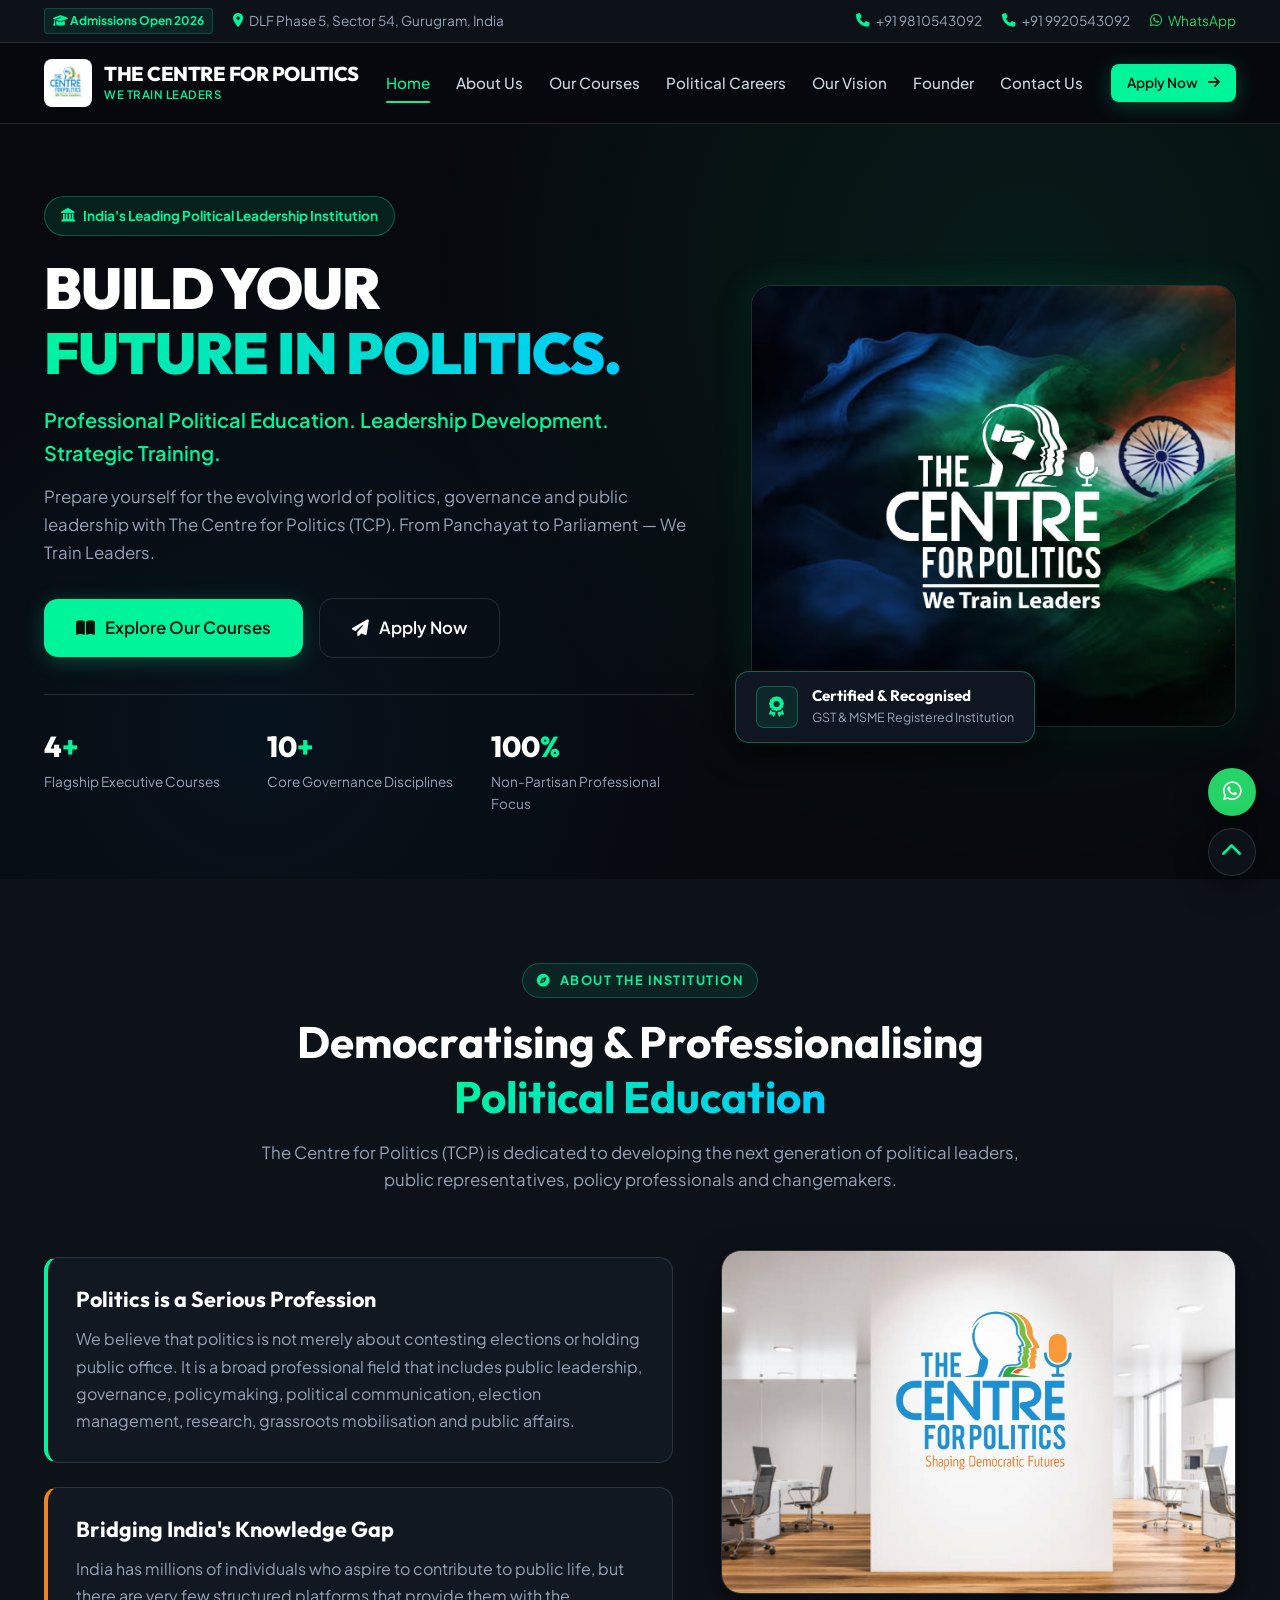
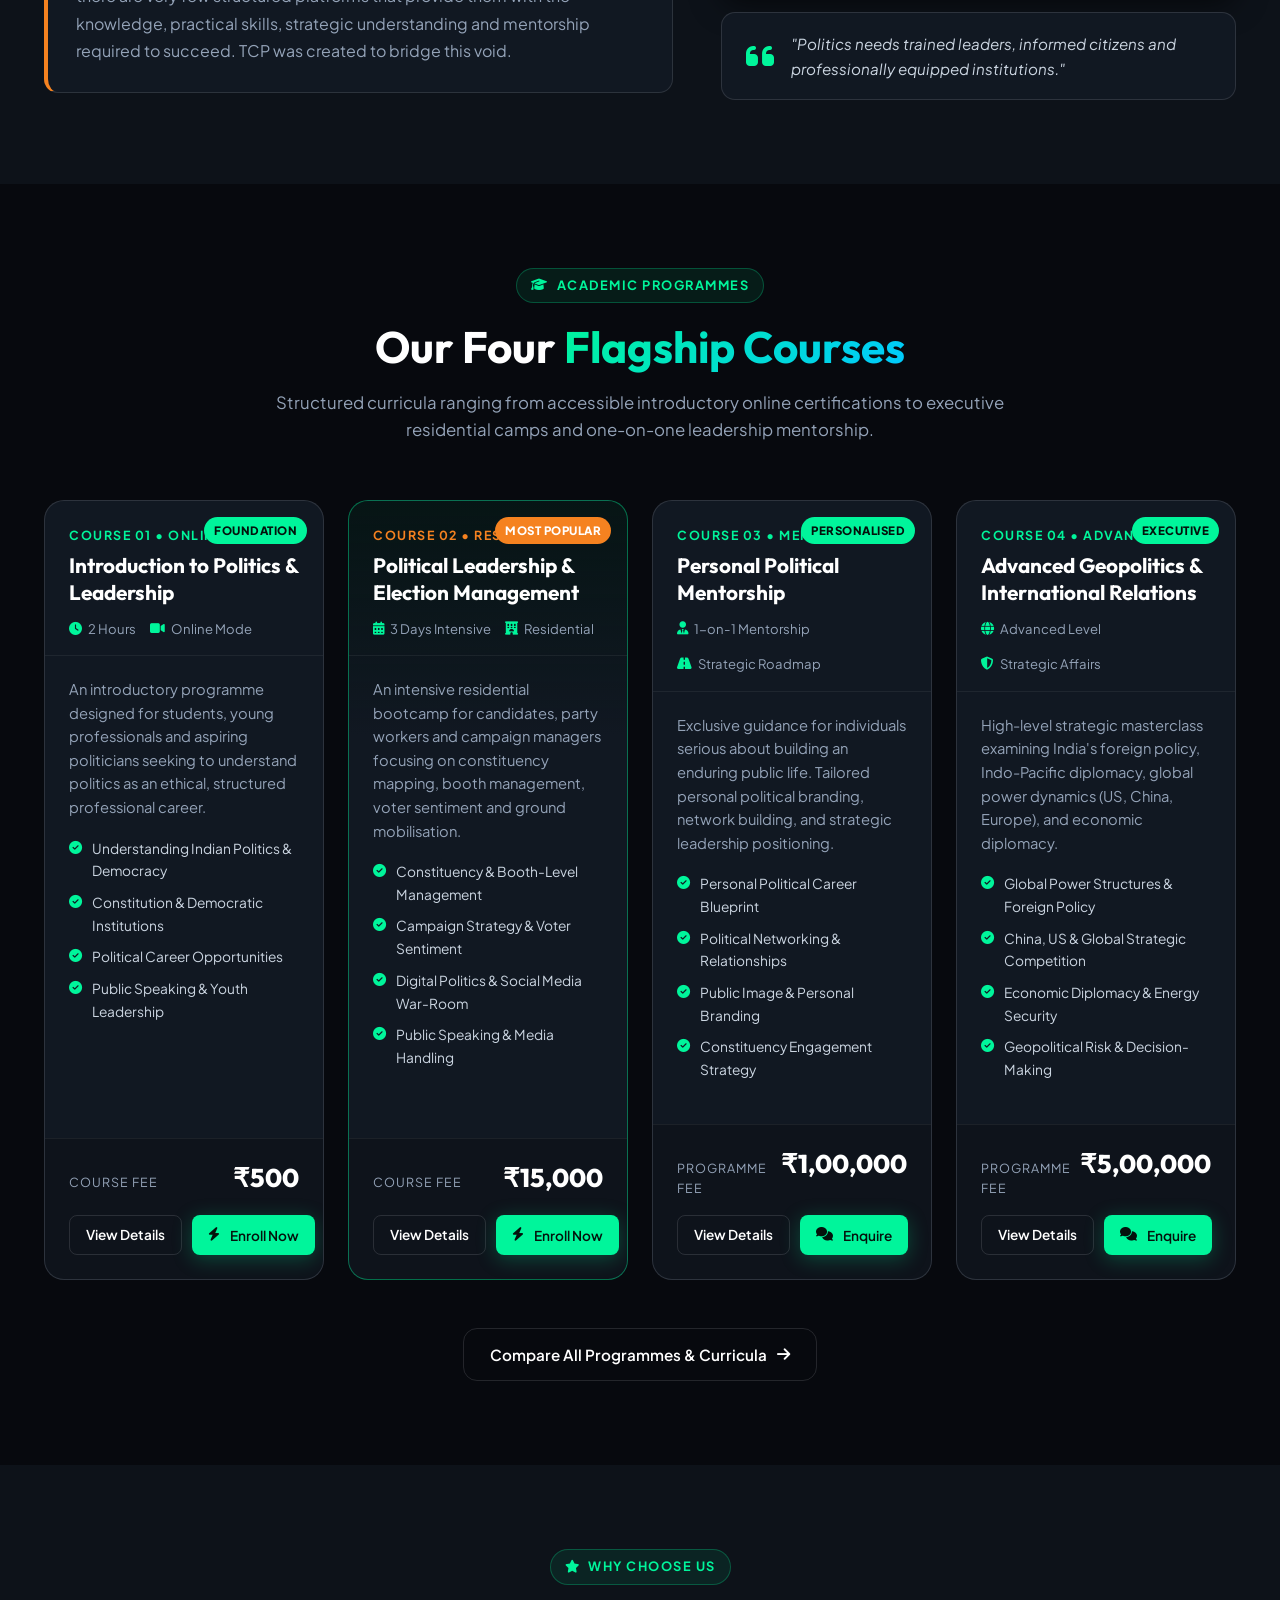
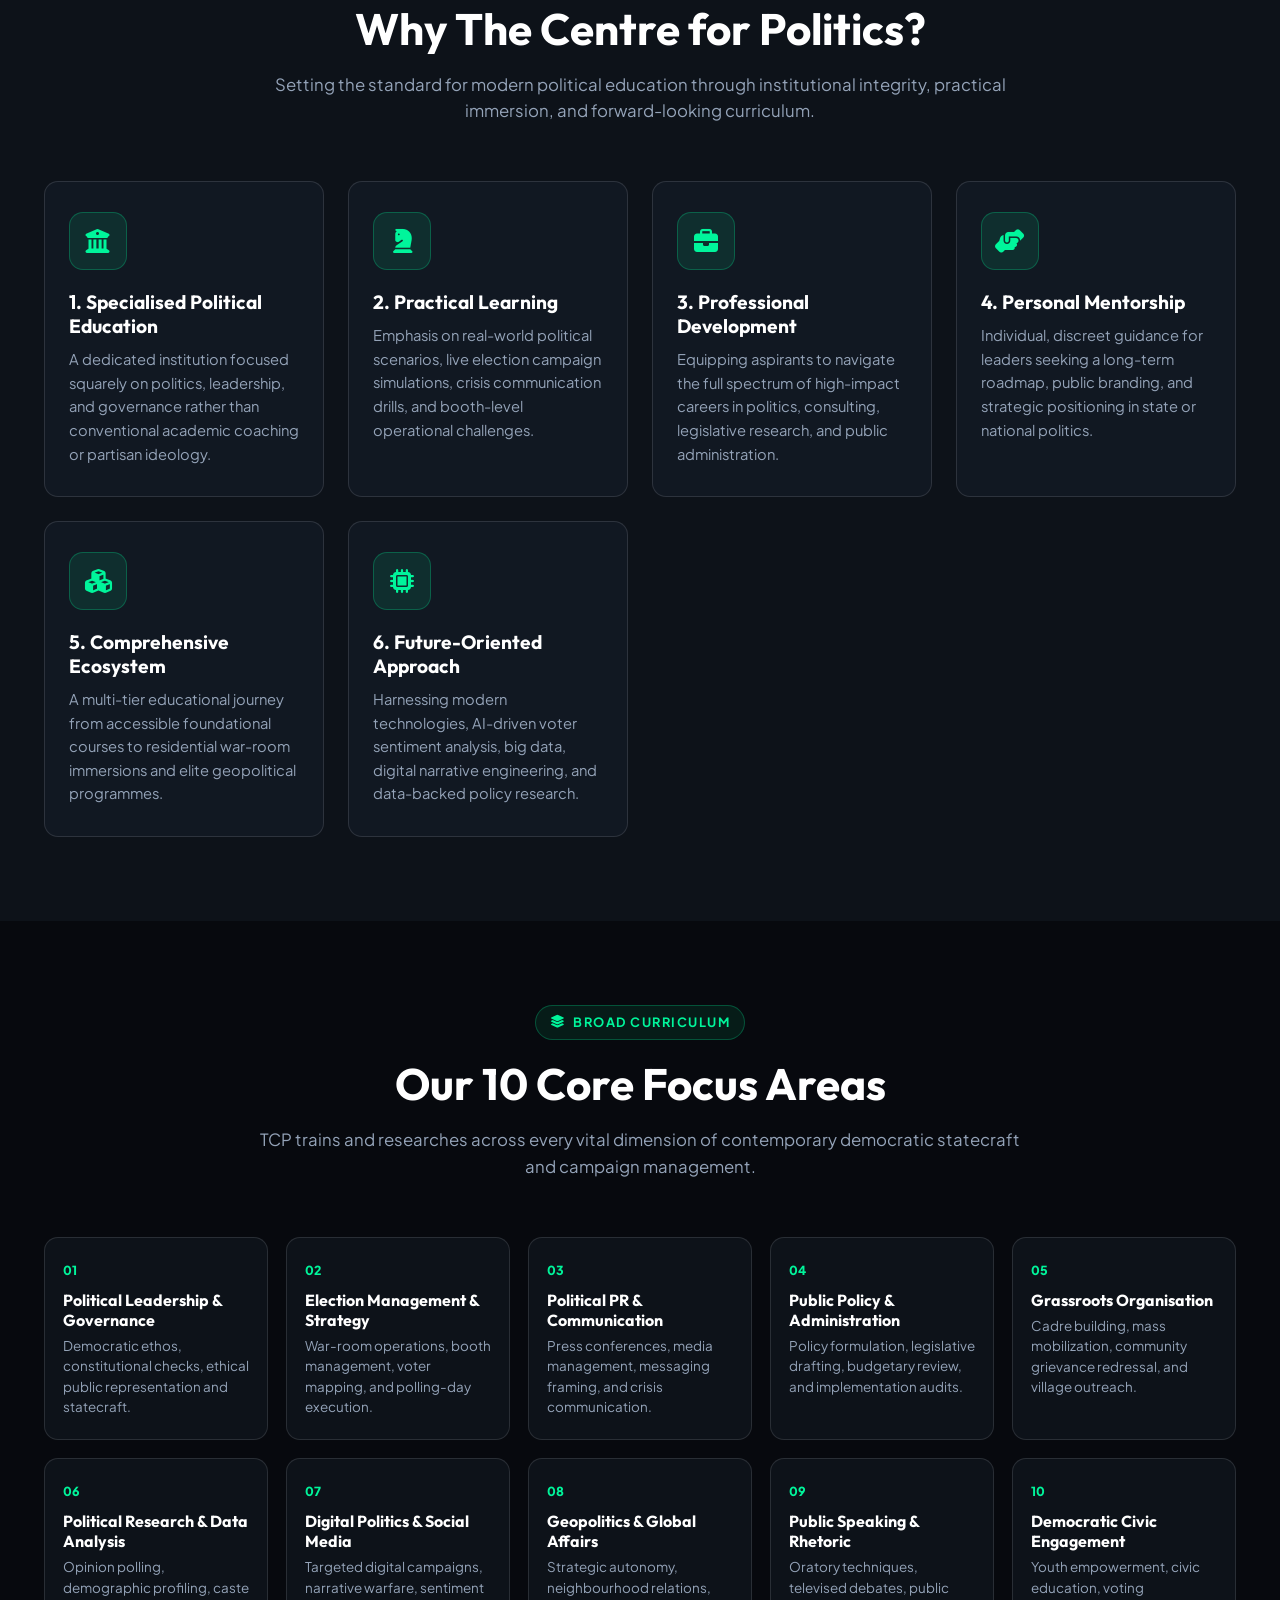
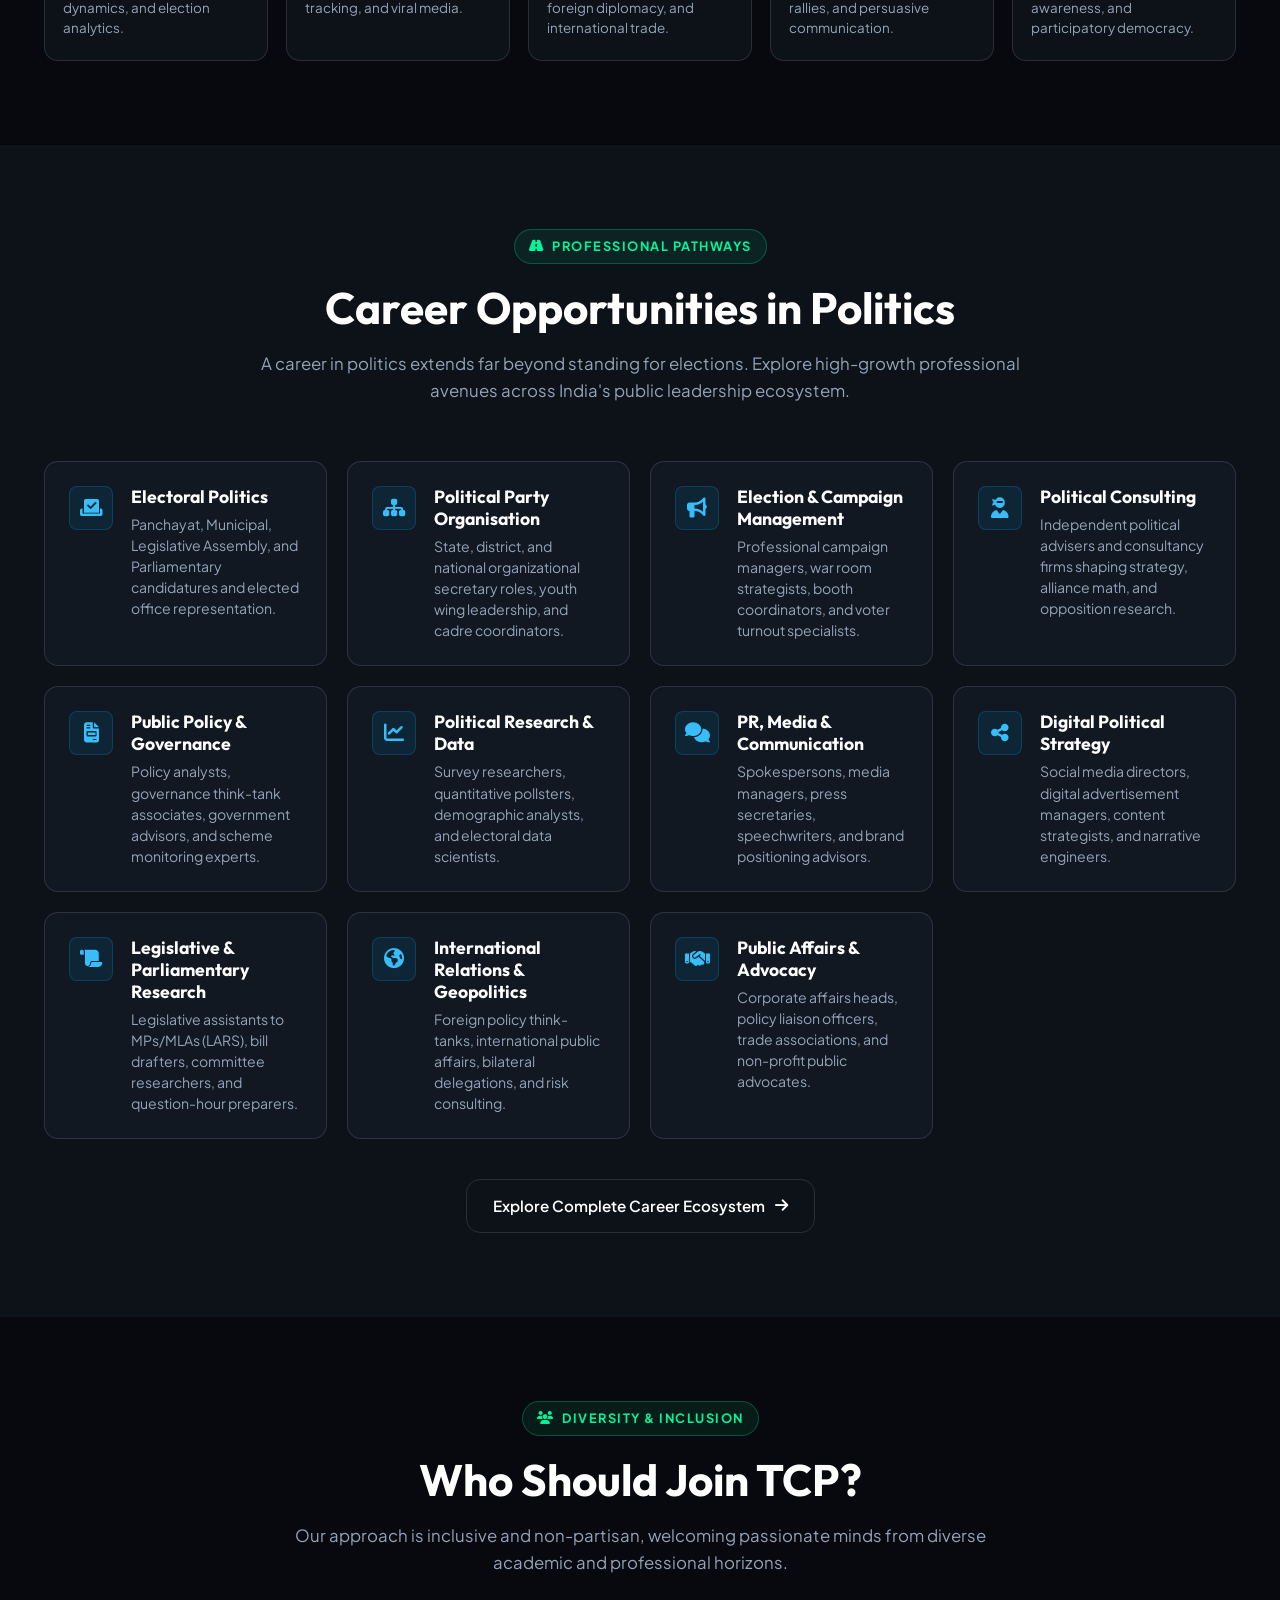
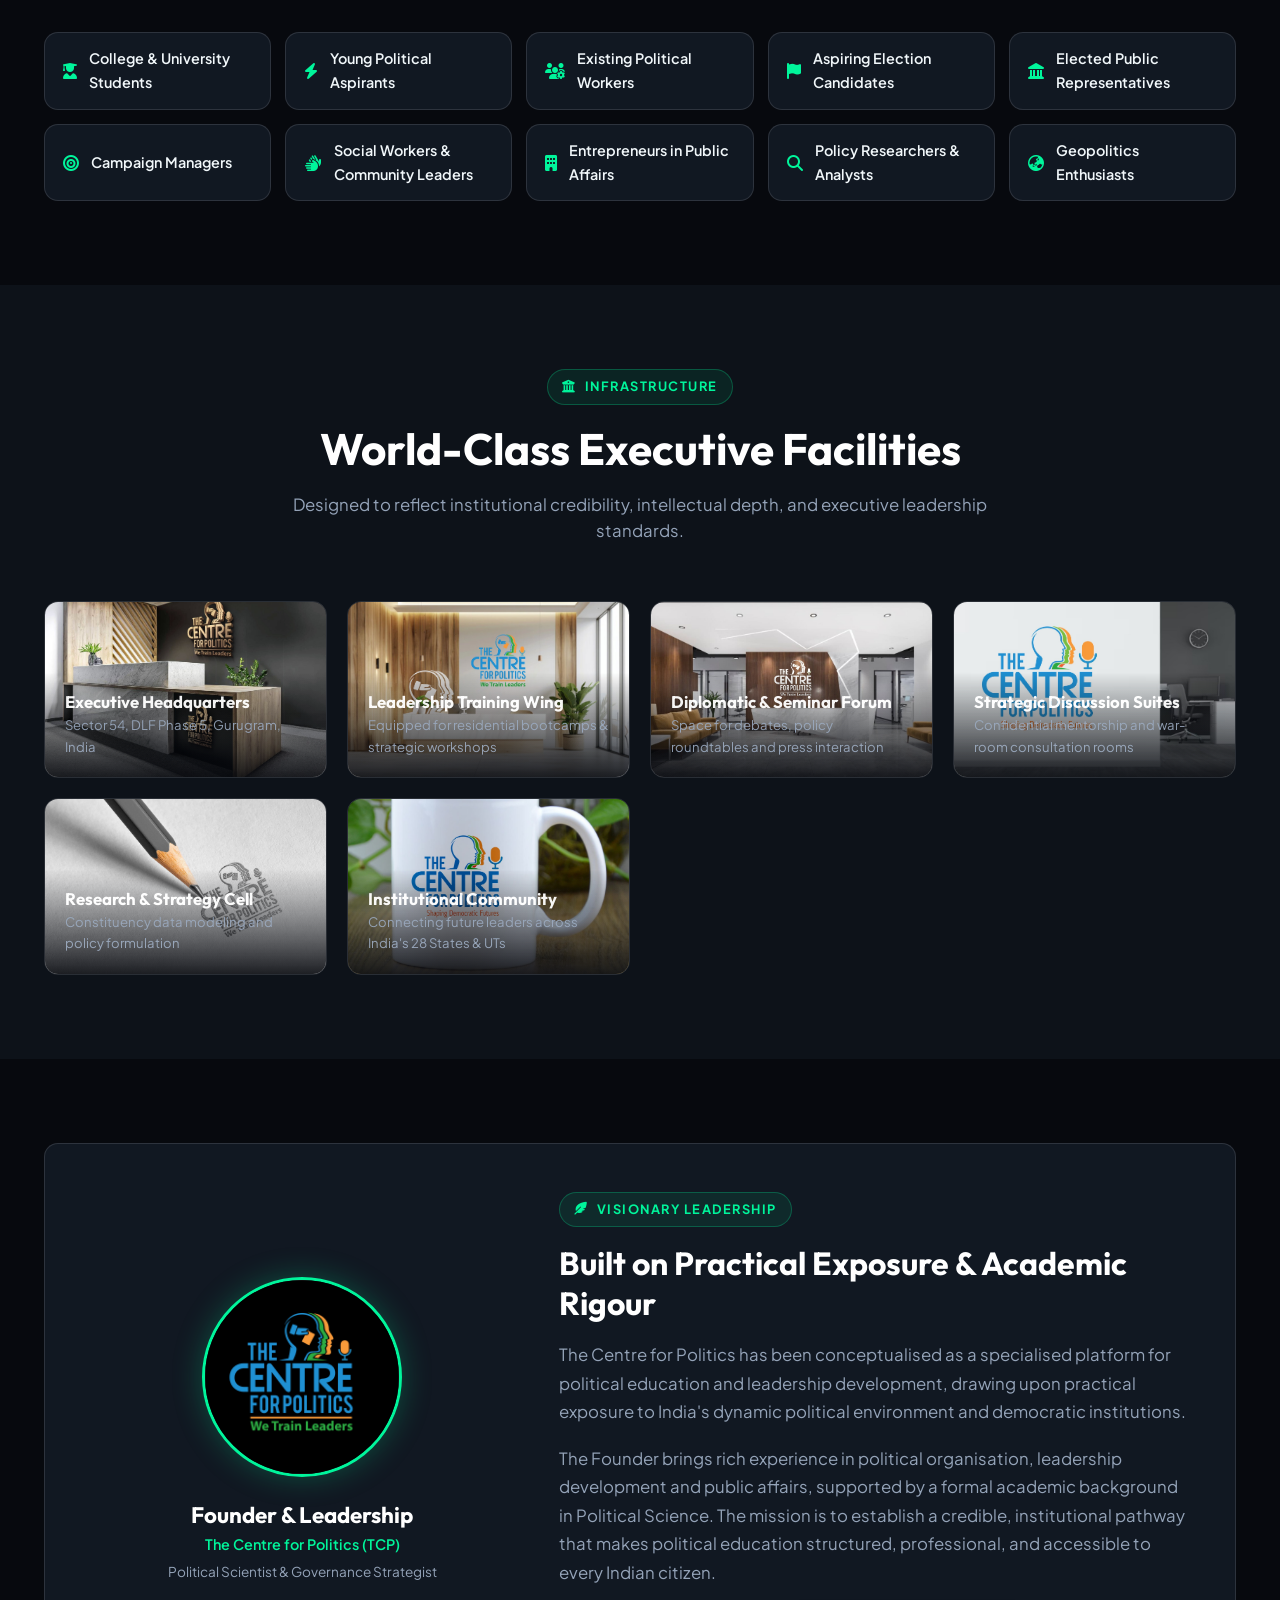
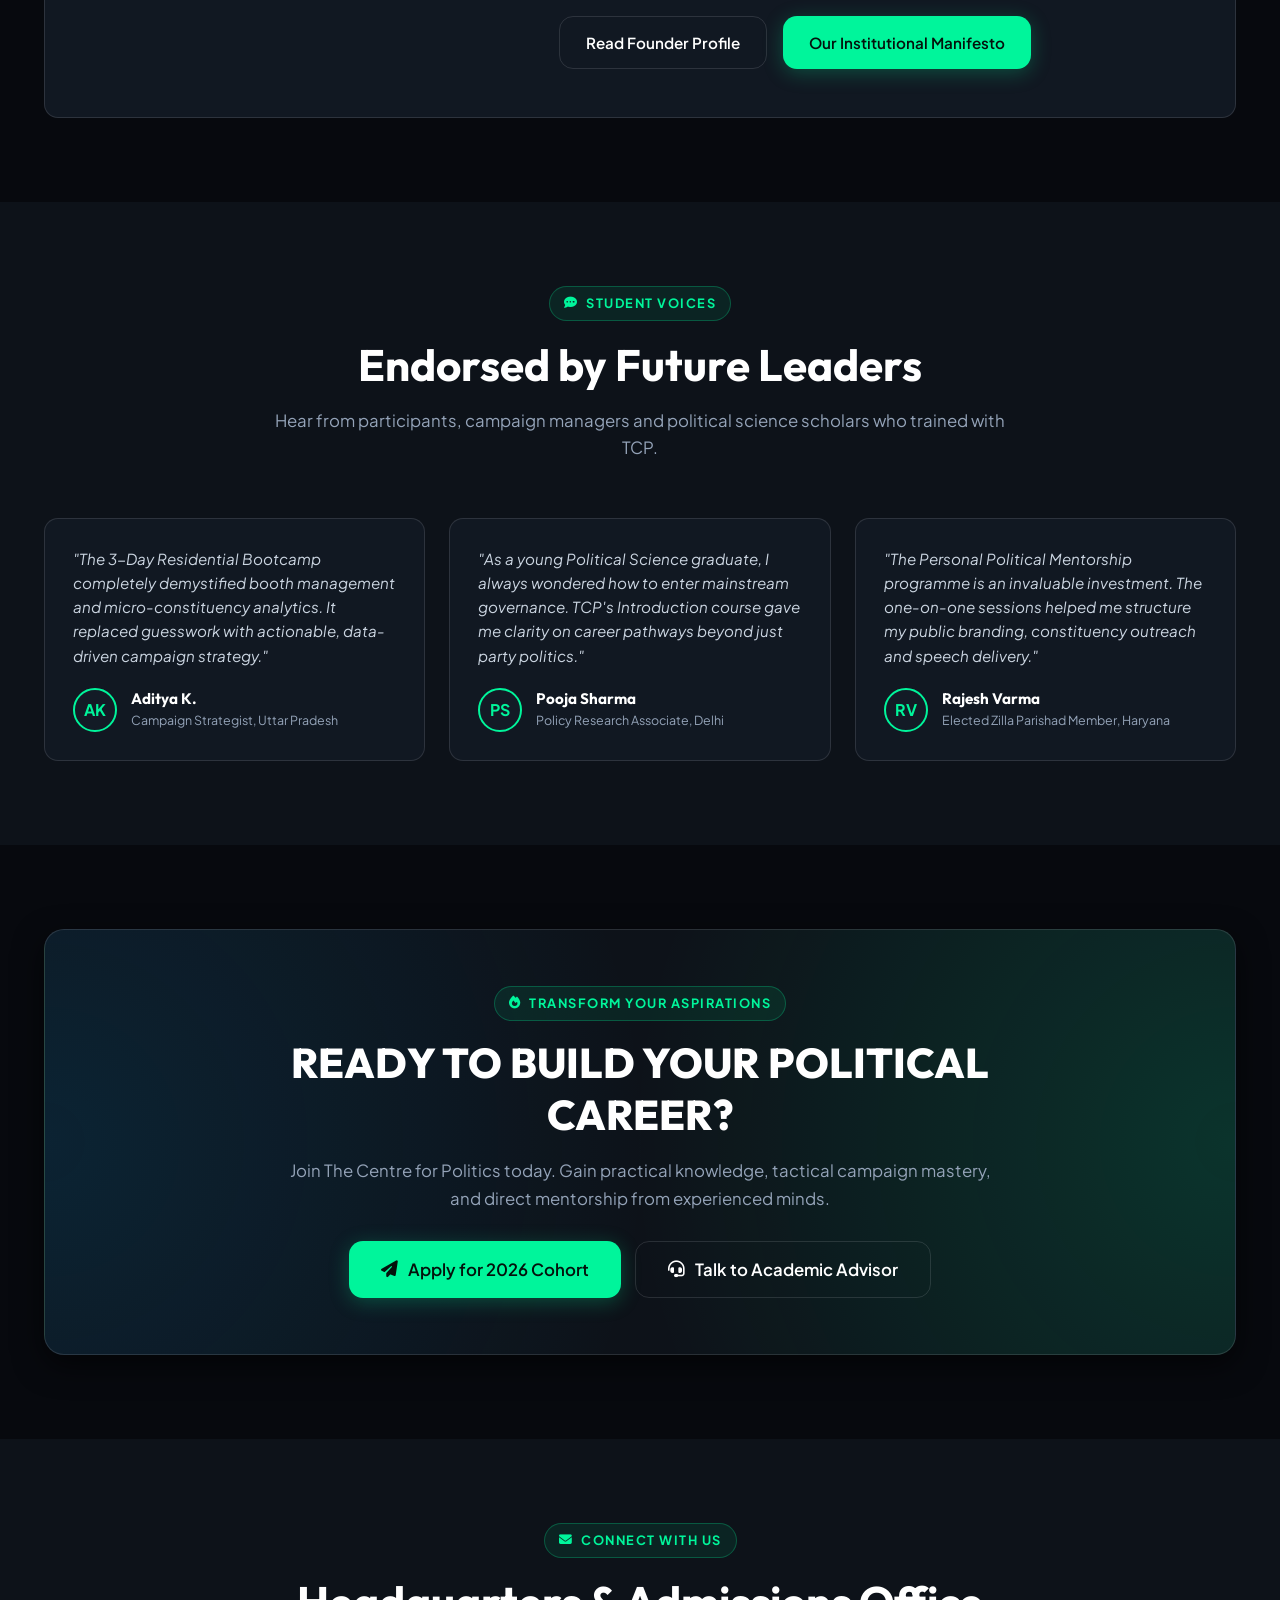
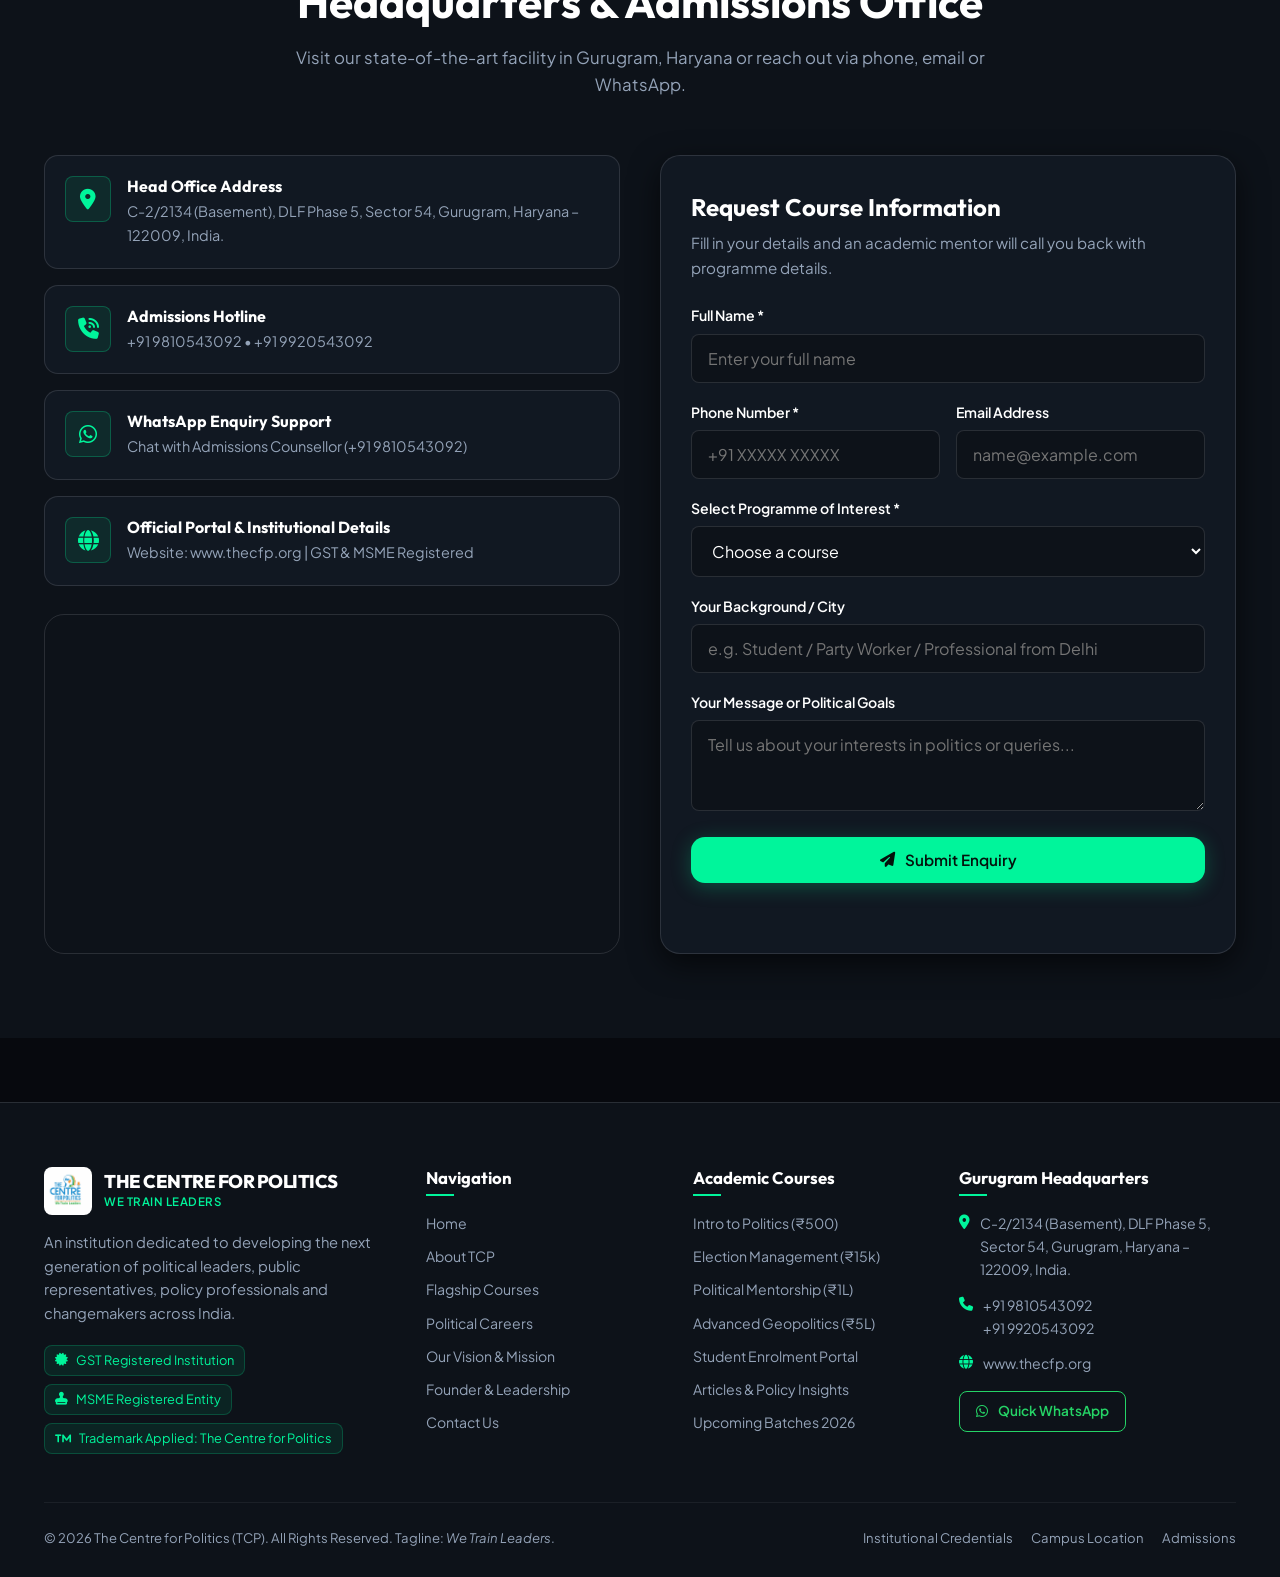
==== commit 5a5b69e4: "responsive" ====
--- a/index.html
+++ b/index.html
@@ -178,7 +178,7 @@
           </p>
         </div>
 
-        <div style="display: grid; grid-template-columns: repeat(auto-fit, minmax(320px, 1fr)); gap: 36px; align-items: center;">
+        <div class="intro-grid">
           <div>
             <div class="tcp-card" style="border-left: 4px solid var(--aurora-green); margin-bottom: 24px;">
               <h3 style="font-size: 1.35rem; margin-bottom: 12px; color: var(--ice-white-pure);">Politics is a Serious Profession</h3>
@@ -723,7 +723,7 @@
     <!-- SECTION 9: FOUNDER SPOTLIGHT -->
     <section class="section-py">
       <div class="container">
-        <div style="background: var(--bg-card); border: 1px solid var(--ice-border); border-radius: var(--radius-lg); padding: 56px 48px; display: grid; grid-template-columns: 0.8fr 1.2fr; gap: 48px; align-items: center;">
+        <div class="tcp-card profile-grid" style="padding: clamp(24px, 4vw, 48px);">
           <div style="text-align: center;">
             <div style="width: 200px; height: 200px; margin: 0 auto 24px auto; border-radius: 50%; overflow: hidden; border: 3px solid var(--aurora-green); box-shadow: 0 0 30px var(--aurora-glow);">
               <img src="assets/images/tcp-logo-dark.jpg" alt="Founder - The Centre for Politics" style="width: 100%; height: 100%; object-fit: cover;">
--- a/assets/css/style.css
+++ b/assets/css/style.css
@@ -2,6 +2,7 @@
    THE CENTRE FOR POLITICS (TCP) - Official Stylesheet
    Theme: Black, Ice White, Aurora Green
    Tagline: We Train Leaders | From Panchayat to Parliament
+   Fully Mobile-First & Ultra-Responsive Edition
    ========================================================================== */
 
 :root {
@@ -46,11 +47,12 @@
   --radius-full: 9999px;
 }
 
-/* Base Reset */
+/* Base Reset & Mobile Viewport Protection */
 *, *::before, *::after {
   box-sizing: border-box;
   margin: 0;
   padding: 0;
+  -webkit-tap-highlight-color: transparent;
 }
 
 html {
@@ -58,6 +60,8 @@
   font-size: 16px;
   background-color: var(--bg-black);
   color: var(--ice-white);
+  overflow-x: hidden;
+  width: 100%;
 }
 
 body {
@@ -66,13 +70,17 @@
   color: var(--ice-white);
   line-height: 1.65;
   overflow-x: hidden;
+  width: 100%;
+  position: relative;
   -webkit-font-smoothing: antialiased;
+  padding-bottom: env(safe-area-inset-bottom, 0px);
 }
 
 a {
   color: inherit;
   text-decoration: none;
   transition: var(--transition);
+  touch-action: manipulation;
 }
 
 img {
@@ -87,12 +95,12 @@
 
 button, input, select, textarea {
   font-family: inherit;
-  font-size: inherit;
+  font-size: 16px; /* Prevents auto-zoom on iOS Safari */
   outline: none;
   border: none;
 }
 
-/* Container */
+/* Container with Safe Area Insets */
 .container {
   width: 100%;
   max-width: 1240px;
@@ -116,6 +124,7 @@
   color: var(--ice-white-pure);
   font-weight: 700;
   line-height: 1.25;
+  word-wrap: break-word;
 }
 
 .gradient-text {
@@ -143,6 +152,7 @@
   padding: 6px 14px;
   border-radius: var(--radius-full);
   margin-bottom: 16px;
+  max-width: 100%;
 }
 
 .section-header {
@@ -157,13 +167,14 @@
 }
 
 .section-title {
-  font-size: clamp(2rem, 3.5vw, 2.75rem);
+  font-size: clamp(1.85rem, 4vw, 2.75rem);
   margin-bottom: 16px;
 }
 
 .section-subtitle {
   color: var(--ice-muted);
-  font-size: 1.1rem;
+  font-size: 1.05rem;
+  line-height: 1.6;
 }
 
 /* Buttons */
@@ -173,12 +184,13 @@
   justify-content: center;
   gap: 10px;
   font-weight: 600;
-  padding: 14px 28px;
+  padding: 13px 26px;
   border-radius: var(--radius-md);
   cursor: pointer;
   transition: var(--transition);
   font-size: 0.95rem;
   white-space: nowrap;
+  min-height: 46px; /* Accessible touch target */
 }
 
 .btn-primary {
@@ -187,7 +199,7 @@
   box-shadow: 0 4px 20px var(--aurora-glow);
 }
 
-.btn-primary:hover {
+.btn-primary:hover, .btn-primary:active {
   background: var(--aurora-hover);
   transform: translateY(-2px);
   box-shadow: 0 8px 30px rgba(0, 245, 155, 0.45);
@@ -199,7 +211,7 @@
   border: 1px solid var(--ice-border);
 }
 
-.btn-outline:hover {
+.btn-outline:hover, .btn-outline:active {
   border-color: var(--aurora-green);
   color: var(--aurora-green);
   background: var(--aurora-subtle-bg);
@@ -218,14 +230,16 @@
 }
 
 .btn-sm {
-  padding: 8px 18px;
+  padding: 8px 16px;
   font-size: 0.85rem;
   border-radius: var(--radius-sm);
+  min-height: 38px;
 }
 
 .btn-lg {
-  padding: 16px 36px;
+  padding: 15px 32px;
   font-size: 1.05rem;
+  min-height: 52px;
 }
 
 /* Top Announcement Bar */
@@ -276,7 +290,7 @@
   position: sticky;
   top: 0;
   z-index: 1000;
-  background: rgba(7, 9, 14, 0.88);
+  background: rgba(7, 9, 14, 0.92);
   backdrop-filter: blur(16px);
   -webkit-backdrop-filter: blur(16px);
   border-bottom: 1px solid var(--ice-border);
@@ -287,38 +301,46 @@
   display: flex;
   align-items: center;
   justify-content: space-between;
-  height: 84px;
+  height: 80px;
+  gap: 12px;
 }
 
 .brand-logo {
   display: flex;
   align-items: center;
-  gap: 14px;
+  gap: 12px;
+  flex-shrink: 1;
+  min-width: 0;
 }
 
 .brand-logo img {
-  height: 54px;
+  height: 48px;
   width: auto;
   border-radius: 8px;
   object-fit: contain;
+  flex-shrink: 0;
 }
 
 .brand-text {
   display: flex;
   flex-direction: column;
+  min-width: 0;
 }
 
 .brand-name {
   font-family: var(--font-heading);
-  font-size: 1.25rem;
+  font-size: clamp(0.95rem, 3.5vw, 1.25rem);
   font-weight: 800;
   letter-spacing: -0.5px;
   color: var(--ice-white-pure);
-  line-height: 1.1;
+  line-height: 1.15;
+  white-space: nowrap;
+  overflow: hidden;
+  text-overflow: ellipsis;
 }
 
 .brand-tagline {
-  font-size: 0.75rem;
+  font-size: 0.72rem;
   color: var(--aurora-green);
   font-weight: 600;
   letter-spacing: 0.5px;
@@ -328,7 +350,7 @@
 .nav-menu {
   display: flex;
   align-items: center;
-  gap: 28px;
+  gap: 26px;
 }
 
 .nav-link {
@@ -357,16 +379,29 @@
 .nav-cta-group {
   display: flex;
   align-items: center;
-  gap: 14px;
+  gap: 12px;
+  flex-shrink: 0;
 }
 
 .mobile-toggle {
   display: none;
-  background: transparent;
+  background: rgba(255, 255, 255, 0.05);
+  border: 1px solid var(--ice-border);
   color: var(--ice-white);
-  font-size: 1.5rem;
+  font-size: 1.3rem;
   cursor: pointer;
-  padding: 8px;
+  width: 44px;
+  height: 44px;
+  border-radius: var(--radius-sm);
+  align-items: center;
+  justify-content: center;
+  transition: var(--transition);
+}
+
+.mobile-toggle:active {
+  background: var(--aurora-subtle-bg);
+  color: var(--aurora-green);
+  border-color: var(--aurora-green);
 }
 
 /* Mobile Menu Drawer */
@@ -375,16 +410,19 @@
   top: 0;
   right: -100%;
   width: 85%;
-  max-width: 380px;
+  max-width: 360px;
   height: 100vh;
-  background: var(--bg-dark-1);
-  border-left: 1px solid var(--ice-border);
+  height: 100dvh;
+  background: #0b0f16;
+  border-left: 1px solid rgba(0, 245, 155, 0.25);
   z-index: 2000;
-  padding: 32px 24px;
+  padding: 24px 20px;
+  padding-bottom: max(24px, env(safe-area-inset-bottom));
   display: flex;
   flex-direction: column;
   transition: right 0.35s cubic-bezier(0.16, 1, 0.3, 1);
   overflow-y: auto;
+  box-shadow: -10px 0 40px rgba(0, 0, 0, 0.85);
 }
 
 .mobile-menu-drawer.open {
@@ -395,36 +433,60 @@
   display: flex;
   justify-content: space-between;
   align-items: center;
-  margin-bottom: 32px;
+  margin-bottom: 24px;
   padding-bottom: 16px;
   border-bottom: 1px solid var(--ice-border);
 }
 
 .mobile-drawer-close {
-  background: transparent;
+  background: rgba(255, 255, 255, 0.08);
+  border: 1px solid var(--ice-border);
   color: var(--ice-white);
-  font-size: 1.6rem;
+  font-size: 1.2rem;
   cursor: pointer;
+  width: 40px;
+  height: 40px;
+  border-radius: 50%;
+  display: flex;
+  align-items: center;
+  justify-content: center;
 }
 
 .mobile-nav-links {
   display: flex;
   flex-direction: column;
-  gap: 18px;
-  margin-bottom: 32px;
+  gap: 12px;
+  margin-bottom: 24px;
 }
 
 .mobile-nav-link {
-  font-size: 1.1rem;
+  font-size: 1.05rem;
   font-weight: 600;
   color: var(--ice-white);
-  padding: 8px 0;
-  border-bottom: 1px solid rgba(255, 255, 255, 0.05);
-}
-
-.mobile-nav-link.active, .mobile-nav-link:hover {
-  color: var(--aurora-green);
-  padding-left: 8px;
+  padding: 12px 14px;
+  border-radius: var(--radius-sm);
+  background: rgba(255, 255, 255, 0.02);
+  border: 1px solid rgba(255, 255, 255, 0.04);
+  display: flex;
+  align-items: center;
+  justify-content: space-between;
+  transition: var(--transition);
+}
+
+.mobile-nav-link::after {
+  content: '›';
+  font-size: 1.2rem;
+  color: var(--ice-muted);
+}
+
+.mobile-nav-link.active, .mobile-nav-link:hover, .mobile-nav-link:active {
+  color: var(--aurora-green);
+  background: var(--aurora-subtle-bg);
+  border-color: rgba(0, 245, 155, 0.3);
+}
+
+.mobile-nav-link.active::after {
+  color: var(--aurora-green);
 }
 
 .menu-overlay {
@@ -433,7 +495,10 @@
   left: 0;
   width: 100vw;
   height: 100vh;
-  background: rgba(0, 0, 0, 0.7);
+  height: 100dvh;
+  background: rgba(0, 0, 0, 0.75);
+  backdrop-filter: blur(4px);
+  -webkit-backdrop-filter: blur(4px);
   z-index: 1999;
   opacity: 0;
   visibility: hidden;
@@ -448,10 +513,10 @@
 /* Hero Section */
 .hero-section {
   position: relative;
-  min-height: 85vh;
-  display: flex;
-  align-items: center;
-  padding: 90px 0 80px 0;
+  min-height: 80vh;
+  display: flex;
+  align-items: center;
+  padding: 72px 0 64px 0;
   overflow: hidden;
   background: radial-gradient(circle at 80% 20%, rgba(0, 245, 155, 0.08) 0%, transparent 50%),
               radial-gradient(circle at 20% 80%, rgba(2, 132, 199, 0.08) 0%, transparent 40%),
@@ -462,7 +527,7 @@
   display: grid;
   grid-template-columns: 1.15fr 0.85fr;
   align-items: center;
-  gap: 60px;
+  gap: 50px;
   position: relative;
   z-index: 2;
 }
@@ -482,50 +547,50 @@
   border-radius: var(--radius-full);
   font-size: 0.85rem;
   font-weight: 700;
-  margin-bottom: 24px;
+  margin-bottom: 20px;
 }
 
 .hero-title {
-  font-size: clamp(2.5rem, 4.5vw, 3.8rem);
+  font-size: clamp(2.1rem, 4.5vw, 3.8rem);
   font-weight: 900;
   letter-spacing: -1px;
   line-height: 1.12;
-  margin-bottom: 20px;
+  margin-bottom: 18px;
 }
 
 .hero-subtitle {
-  font-size: 1.25rem;
+  font-size: clamp(1.05rem, 2vw, 1.25rem);
   color: var(--aurora-green);
   font-weight: 600;
-  margin-bottom: 16px;
+  margin-bottom: 14px;
 }
 
 .hero-desc {
-  font-size: 1.1rem;
-  color: var(--ice-muted);
-  line-height: 1.7;
+  font-size: 1.05rem;
+  color: var(--ice-muted);
+  line-height: 1.65;
+  margin-bottom: 32px;
+}
+
+.hero-actions {
+  display: flex;
+  align-items: center;
+  gap: 16px;
+  flex-wrap: wrap;
   margin-bottom: 36px;
-}
-
-.hero-actions {
-  display: flex;
-  align-items: center;
-  gap: 18px;
-  flex-wrap: wrap;
-  margin-bottom: 40px;
 }
 
 .hero-stats {
   display: grid;
   grid-template-columns: repeat(3, 1fr);
-  gap: 24px;
-  padding-top: 32px;
+  gap: 20px;
+  padding-top: 28px;
   border-top: 1px solid var(--ice-border);
 }
 
 .hero-stat-number {
   font-family: var(--font-heading);
-  font-size: 1.9rem;
+  font-size: 1.8rem;
   font-weight: 800;
   color: var(--ice-white-pure);
 }
@@ -541,34 +606,31 @@
 
 .hero-media-wrapper {
   position: relative;
+  width: 100%;
 }
 
 .hero-image-card {
   position: relative;
   border-radius: var(--radius-lg);
   overflow: hidden;
-  box-shadow: var(--shadow-md), 0 0 40px rgba(0, 245, 155, 0.15);
+  box-shadow: var(--shadow-md), 0 0 35px rgba(0, 245, 155, 0.15);
   border: 1px solid var(--ice-border);
 }
 
 .hero-image-card img {
   width: 100%;
-  height: 480px;
+  height: 440px;
   object-fit: cover;
   transition: transform 0.5s ease;
 }
 
-.hero-image-card:hover img {
-  transform: scale(1.03);
-}
-
 .hero-floating-badge {
   position: absolute;
-  bottom: -20px;
-  left: -20px;
-  background: var(--bg-dark-1);
-  border: 1px solid var(--ice-border);
-  padding: 16px 22px;
+  bottom: -16px;
+  left: -16px;
+  background: #0f1621;
+  border: 1px solid rgba(0, 245, 155, 0.35);
+  padding: 14px 20px;
   border-radius: var(--radius-md);
   box-shadow: var(--shadow-md);
   display: flex;
@@ -578,16 +640,17 @@
 }
 
 .hero-floating-badge .icon-box {
-  width: 44px;
-  height: 44px;
+  width: 42px;
+  height: 42px;
   border-radius: var(--radius-sm);
   background: var(--aurora-subtle-bg);
   color: var(--aurora-green);
   display: flex;
   align-items: center;
   justify-content: center;
-  font-size: 1.3rem;
+  font-size: 1.25rem;
   border: 1px solid rgba(0, 245, 155, 0.3);
+  flex-shrink: 0;
 }
 
 .hero-floating-badge .text-box h5 {
@@ -596,17 +659,17 @@
 }
 
 .hero-floating-badge .text-box p {
-  font-size: 0.8rem;
-  color: var(--ice-muted);
-}
-
-/* Section Common Styling */
+  font-size: 0.78rem;
+  color: var(--ice-muted);
+}
+
+/* Common Section Spacers */
 .section-py {
-  padding: 96px 0;
+  padding: 84px 0;
 }
 
 .section-py-sm {
-  padding: 64px 0;
+  padding: 56px 0;
 }
 
 .bg-dark-1 {
@@ -622,24 +685,51 @@
   background: var(--bg-card);
   border: 1px solid var(--ice-border);
   border-radius: var(--radius-md);
-  padding: 32px;
+  padding: 28px;
   transition: var(--transition);
   position: relative;
   overflow: hidden;
 }
 
 .tcp-card:hover {
-  transform: translateY(-6px);
+  transform: translateY(-4px);
   border-color: var(--ice-border-hover);
   background: var(--bg-card-hover);
   box-shadow: var(--shadow-md), 0 0 25px rgba(0, 245, 155, 0.1);
+}
+
+/* Reusable Responsive Grid Utilities */
+.two-col-grid {
+  display: grid;
+  grid-template-columns: 1fr 1fr;
+  gap: 32px;
+}
+
+.profile-grid {
+  display: grid;
+  grid-template-columns: 0.8fr 1.2fr;
+  gap: 48px;
+  align-items: center;
+}
+
+.intro-grid {
+  display: grid;
+  grid-template-columns: 1.1fr 0.9fr;
+  gap: 48px;
+  align-items: center;
+}
+
+.audience-outcome-grid {
+  display: grid;
+  grid-template-columns: 1fr 1fr;
+  gap: 24px;
 }
 
 /* Course Cards */
 .courses-grid {
   display: grid;
   grid-template-columns: repeat(auto-fit, minmax(280px, 1fr));
-  gap: 28px;
+  gap: 24px;
 }
 
 .course-card {
@@ -654,7 +744,7 @@
 }
 
 .course-card:hover {
-  transform: translateY(-8px);
+  transform: translateY(-6px);
   border-color: var(--aurora-green);
   box-shadow: 0 16px 40px rgba(0, 0, 0, 0.6), 0 0 30px rgba(0, 245, 155, 0.2);
 }
@@ -666,11 +756,11 @@
 
 .course-card-badge {
   position: absolute;
-  top: 18px;
-  right: 18px;
+  top: 16px;
+  right: 16px;
   background: var(--aurora-green);
   color: #04120c;
-  font-size: 0.75rem;
+  font-size: 0.72rem;
   font-weight: 800;
   text-transform: uppercase;
   padding: 4px 10px;
@@ -680,32 +770,33 @@
 }
 
 .course-card-header {
-  padding: 28px 28px 16px 28px;
+  padding: 24px 24px 16px 24px;
   border-bottom: 1px solid rgba(255, 255, 255, 0.06);
 }
 
 .course-number {
-  font-size: 0.8rem;
+  font-size: 0.78rem;
   font-weight: 700;
   color: var(--aurora-green);
   text-transform: uppercase;
   letter-spacing: 1.5px;
-  margin-bottom: 8px;
+  margin-bottom: 6px;
 }
 
 .course-title {
-  font-size: 1.35rem;
+  font-size: 1.3rem;
   font-weight: 700;
   line-height: 1.3;
-  margin-bottom: 14px;
+  margin-bottom: 12px;
 }
 
 .course-meta {
   display: flex;
   align-items: center;
-  gap: 16px;
-  font-size: 0.85rem;
-  color: var(--ice-muted);
+  gap: 14px;
+  font-size: 0.82rem;
+  color: var(--ice-muted);
+  flex-wrap: wrap;
 }
 
 .course-meta-item {
@@ -715,42 +806,43 @@
 }
 
 .course-card-body {
-  padding: 24px 28px;
+  padding: 22px 24px;
   flex: 1;
   display: flex;
   flex-direction: column;
 }
 
 .course-desc {
-  font-size: 0.95rem;
+  font-size: 0.92rem;
   color: var(--ice-muted);
   line-height: 1.6;
+  margin-bottom: 18px;
+}
+
+.course-highlights-list {
+  display: flex;
+  flex-direction: column;
+  gap: 9px;
   margin-bottom: 20px;
-}
-
-.course-highlights-list {
-  display: flex;
-  flex-direction: column;
-  gap: 10px;
-  margin-bottom: 24px;
 }
 
 .course-highlights-list li {
   display: flex;
   align-items: flex-start;
   gap: 10px;
-  font-size: 0.88rem;
+  font-size: 0.86rem;
   color: var(--ice-subtle);
 }
 
 .course-highlights-list li i {
   color: var(--aurora-green);
   margin-top: 3px;
-  font-size: 0.85rem;
+  font-size: 0.82rem;
+  flex-shrink: 0;
 }
 
 .course-card-footer {
-  padding: 20px 28px 28px 28px;
+  padding: 18px 24px 24px 24px;
   border-top: 1px solid rgba(255, 255, 255, 0.06);
   background: rgba(0, 0, 0, 0.2);
   margin-top: auto;
@@ -760,11 +852,11 @@
   display: flex;
   align-items: baseline;
   justify-content: space-between;
-  margin-bottom: 18px;
+  margin-bottom: 16px;
 }
 
 .course-fee-label {
-  font-size: 0.8rem;
+  font-size: 0.78rem;
   color: var(--ice-muted);
   text-transform: uppercase;
   letter-spacing: 1px;
@@ -772,7 +864,7 @@
 
 .course-fee-amount {
   font-family: var(--font-heading);
-  font-size: 1.65rem;
+  font-size: 1.6rem;
   font-weight: 800;
   color: var(--ice-white-pure);
 }
@@ -783,72 +875,72 @@
   gap: 10px;
 }
 
-/* Differentiators / Why Us Grid */
+/* Features Grid */
 .features-grid {
   display: grid;
-  grid-template-columns: repeat(auto-fit, minmax(320px, 1fr));
-  gap: 28px;
+  grid-template-columns: repeat(auto-fit, minmax(280px, 1fr));
+  gap: 24px;
 }
 
 .feature-box {
   background: var(--bg-card);
   border: 1px solid var(--ice-border);
   border-radius: var(--radius-md);
-  padding: 36px 30px;
+  padding: 30px 24px;
   transition: var(--transition);
   position: relative;
 }
 
 .feature-box:hover {
   border-color: var(--aurora-green);
-  transform: translateY(-6px);
+  transform: translateY(-4px);
   box-shadow: var(--shadow-md), 0 0 25px rgba(0, 245, 155, 0.12);
 }
 
 .feature-icon-wrapper {
-  width: 64px;
-  height: 64px;
+  width: 58px;
+  height: 58px;
   border-radius: var(--radius-md);
   background: rgba(0, 245, 155, 0.1);
   border: 1px solid rgba(0, 245, 155, 0.25);
   display: flex;
   align-items: center;
   justify-content: center;
-  font-size: 1.6rem;
-  color: var(--aurora-green);
-  margin-bottom: 24px;
+  font-size: 1.5rem;
+  color: var(--aurora-green);
+  margin-bottom: 20px;
   transition: var(--transition);
 }
 
 .feature-box:hover .feature-icon-wrapper {
   background: var(--aurora-green);
   color: #04120c;
-  transform: scale(1.08);
+  transform: scale(1.06);
 }
 
 .feature-title {
-  font-size: 1.25rem;
-  margin-bottom: 12px;
+  font-size: 1.2rem;
+  margin-bottom: 10px;
 }
 
 .feature-text {
   color: var(--ice-muted);
-  font-size: 0.95rem;
+  font-size: 0.92rem;
   line-height: 1.6;
 }
 
 /* 10 Core Areas Grid */
 .domains-grid {
   display: grid;
-  grid-template-columns: repeat(auto-fit, minmax(230px, 1fr));
-  gap: 20px;
+  grid-template-columns: repeat(auto-fit, minmax(220px, 1fr));
+  gap: 18px;
 }
 
 .domain-card {
   background: var(--bg-dark-1);
   border: 1px solid var(--ice-border);
   border-radius: var(--radius-md);
-  padding: 24px 20px;
+  padding: 22px 18px;
   display: flex;
   flex-direction: column;
   transition: var(--transition);
@@ -857,25 +949,25 @@
 .domain-card:hover {
   background: var(--bg-card);
   border-color: var(--aurora-green);
-  transform: translateY(-4px);
+  transform: translateY(-3px);
 }
 
 .domain-index {
-  font-size: 0.8rem;
+  font-size: 0.78rem;
   font-weight: 800;
   color: var(--aurora-green);
-  margin-bottom: 12px;
+  margin-bottom: 10px;
 }
 
 .domain-name {
-  font-size: 1.05rem;
+  font-size: 1rem;
   font-weight: 700;
-  margin-bottom: 8px;
+  margin-bottom: 6px;
   color: var(--ice-white-pure);
 }
 
 .domain-desc {
-  font-size: 0.85rem;
+  font-size: 0.84rem;
   color: var(--ice-muted);
   line-height: 1.5;
 }
@@ -883,30 +975,30 @@
 /* Career Pathways Grid */
 .careers-grid {
   display: grid;
-  grid-template-columns: repeat(auto-fit, minmax(320px, 1fr));
-  gap: 24px;
+  grid-template-columns: repeat(auto-fit, minmax(280px, 1fr));
+  gap: 20px;
 }
 
 .career-path-card {
   background: var(--bg-card);
   border: 1px solid var(--ice-border);
   border-radius: var(--radius-md);
-  padding: 28px;
-  display: flex;
-  gap: 20px;
+  padding: 24px;
+  display: flex;
+  gap: 18px;
   transition: var(--transition);
 }
 
 .career-path-card:hover {
   border-color: var(--ice-border-hover);
-  transform: translateY(-4px);
+  transform: translateY(-3px);
   box-shadow: var(--shadow-sm);
 }
 
 .career-icon-box {
   flex-shrink: 0;
-  width: 48px;
-  height: 48px;
+  width: 44px;
+  height: 44px;
   background: rgba(2, 132, 199, 0.12);
   border: 1px solid rgba(2, 132, 199, 0.3);
   color: #38bdf8;
@@ -914,56 +1006,57 @@
   display: flex;
   align-items: center;
   justify-content: center;
-  font-size: 1.3rem;
+  font-size: 1.25rem;
 }
 
 .career-info h4 {
-  font-size: 1.15rem;
-  margin-bottom: 8px;
+  font-size: 1.1rem;
+  margin-bottom: 6px;
 }
 
 .career-info p {
-  font-size: 0.9rem;
+  font-size: 0.88rem;
   color: var(--ice-muted);
   line-height: 1.5;
 }
 
-/* Audience Grid - Who Should Join */
+/* Audience Grid */
 .audience-grid {
   display: grid;
-  grid-template-columns: repeat(auto-fit, minmax(220px, 1fr));
-  gap: 16px;
+  grid-template-columns: repeat(auto-fit, minmax(200px, 1fr));
+  gap: 14px;
 }
 
 .audience-pill {
   background: var(--bg-card);
   border: 1px solid var(--ice-border);
-  padding: 16px 20px;
+  padding: 14px 18px;
   border-radius: var(--radius-md);
   display: flex;
   align-items: center;
   gap: 12px;
   font-weight: 600;
-  font-size: 0.95rem;
+  font-size: 0.9rem;
   transition: var(--transition);
 }
 
 .audience-pill i {
   color: var(--aurora-green);
-  font-size: 1.1rem;
+  font-size: 1rem;
+  flex-shrink: 0;
 }
 
 .audience-pill:hover {
   border-color: var(--aurora-green);
   background: var(--bg-card-hover);
-  transform: translateY(-3px);
-}
-
-/* Gallery & Institutional Facilities */
+  transform: translateY(-2px);
+}
+
+/* Gallery & Facilities */
 .gallery-grid {
   display: grid;
-  grid-template-columns: repeat(auto-fit, minmax(320px, 1fr));
-  gap: 24px;
+  grid-template-columns: repeat(auto-fit, minmax(280px, 1fr));
+  gap: 20px;
 }
 
 .gallery-item {
@@ -982,7 +1075,7 @@
 }
 
 .gallery-item:hover img {
-  transform: scale(1.08);
+  transform: scale(1.05);
 }
 
 .gallery-overlay {
@@ -992,29 +1085,29 @@
   display: flex;
   flex-direction: column;
   justify-content: flex-end;
-  padding: 24px;
-  opacity: 0.9;
+  padding: 20px;
+  opacity: 0.95;
   transition: var(--transition);
 }
 
 .gallery-overlay h4 {
-  font-size: 1.1rem;
-  margin-bottom: 4px;
+  font-size: 1.05rem;
+  margin-bottom: 2px;
 }
 
 .gallery-overlay p {
-  font-size: 0.85rem;
-  color: var(--ice-muted);
-}
-
-/* Call to Action Banner */
+  font-size: 0.82rem;
+  color: var(--ice-muted);
+}
+
+/* CTA Banner */
 .cta-banner {
   background: radial-gradient(circle at 100% 50%, rgba(0, 245, 155, 0.15) 0%, transparent 50%),
               radial-gradient(circle at 0% 50%, rgba(2, 132, 199, 0.15) 0%, transparent 50%),
               var(--bg-dark-1);
   border: 1px solid var(--ice-border);
   border-radius: var(--radius-lg);
-  padding: 64px 48px;
+  padding: 56px 36px;
   text-align: center;
   position: relative;
   overflow: hidden;
@@ -1029,73 +1122,69 @@
 }
 
 .cta-title {
-  font-size: clamp(2rem, 3.5vw, 2.75rem);
+  font-size: clamp(1.85rem, 3.5vw, 2.6rem);
   font-weight: 800;
-  margin-bottom: 18px;
+  margin-bottom: 16px;
 }
 
 .cta-desc {
-  font-size: 1.15rem;
-  color: var(--ice-muted);
-  margin-bottom: 32px;
+  font-size: 1.05rem;
+  color: var(--ice-muted);
+  margin-bottom: 28px;
 }
 
 .cta-buttons {
   display: flex;
   justify-content: center;
-  gap: 16px;
+  gap: 14px;
   flex-wrap: wrap;
 }
 
-/* Contact & Info Grid */
+/* Contact Grid */
 .contact-grid {
   display: grid;
   grid-template-columns: 1fr 1fr;
-  gap: 48px;
+  gap: 40px;
 }
 
 .contact-card-list {
   display: flex;
   flex-direction: column;
-  gap: 20px;
-  margin-bottom: 36px;
+  gap: 16px;
+  margin-bottom: 28px;
 }
 
 .contact-info-card {
   display: flex;
-  gap: 18px;
+  gap: 16px;
   background: var(--bg-card);
   border: 1px solid var(--ice-border);
-  padding: 24px;
+  padding: 20px;
   border-radius: var(--radius-md);
 }
 
 .contact-info-card .icon {
-  width: 50px;
-  height: 50px;
+  width: 46px;
+  height: 46px;
   border-radius: var(--radius-sm);
   background: var(--aurora-subtle-bg);
   color: var(--aurora-green);
   display: flex;
   align-items: center;
   justify-content: center;
-  font-size: 1.4rem;
+  font-size: 1.3rem;
   flex-shrink: 0;
   border: 1px solid rgba(0, 245, 155, 0.25);
 }
 
 .contact-info-card h4 {
-  font-size: 1.05rem;
+  font-size: 1rem;
   margin-bottom: 4px;
 }
 
 .contact-info-card p, .contact-info-card a {
-  font-size: 0.95rem;
-  color: var(--ice-muted);
-}
-
-.contact-info-card a:hover {
-  color: var(--aurora-green);
+  font-size: 0.9rem;
+  color: var(--ice-muted);
 }
 
 /* Form Styles */
@@ -1103,30 +1192,30 @@
   background: var(--bg-card);
   border: 1px solid var(--ice-border);
   border-radius: var(--radius-lg);
-  padding: 40px;
+  padding: 36px 30px;
   box-shadow: var(--shadow-md);
 }
 
 .form-group {
-  margin-bottom: 20px;
+  margin-bottom: 18px;
 }
 
 .form-label {
   display: block;
-  font-size: 0.9rem;
+  font-size: 0.88rem;
   font-weight: 600;
-  margin-bottom: 8px;
+  margin-bottom: 6px;
   color: var(--ice-white-pure);
 }
 
 .form-control {
   width: 100%;
-  padding: 14px 18px;
+  padding: 13px 16px;
   background: var(--bg-dark-1);
   border: 1px solid var(--ice-border);
   border-radius: var(--radius-sm);
   color: var(--ice-white-pure);
-  font-size: 0.95rem;
+  font-size: 16px; /* iOS no-zoom */
   transition: var(--transition);
 }
 
@@ -1139,13 +1228,13 @@
 .form-row {
   display: grid;
   grid-template-columns: 1fr 1fr;
-  gap: 18px;
-}
-
-/* Map Frame */
+  gap: 16px;
+}
+
+/* Map */
 .map-container {
   width: 100%;
-  height: 380px;
+  height: 340px;
   border-radius: var(--radius-lg);
   overflow: hidden;
   border: 1px solid var(--ice-border);
@@ -1158,45 +1247,40 @@
   filter: invert(90%) hue-rotate(180deg) contrast(90%);
 }
 
-/* Testimonials Carousel / Grid */
+/* Testimonials */
 .testimonials-grid {
   display: grid;
-  grid-template-columns: repeat(auto-fit, minmax(320px, 1fr));
-  gap: 28px;
+  grid-template-columns: repeat(auto-fit, minmax(280px, 1fr));
+  gap: 24px;
 }
 
 .testimonial-card {
   background: var(--bg-card);
   border: 1px solid var(--ice-border);
   border-radius: var(--radius-md);
-  padding: 32px;
+  padding: 28px;
   display: flex;
   flex-direction: column;
   justify-content: space-between;
 }
 
-.testimonial-card:hover {
-  border-color: var(--ice-border-hover);
-}
-
 .testi-quote {
-  font-size: 1rem;
+  font-size: 0.95rem;
   color: var(--ice-subtle);
   line-height: 1.6;
-  margin-bottom: 24px;
+  margin-bottom: 20px;
   font-style: italic;
-  position: relative;
 }
 
 .testi-user {
   display: flex;
   align-items: center;
-  gap: 16px;
+  gap: 14px;
 }
 
 .testi-avatar {
-  width: 50px;
-  height: 50px;
+  width: 44px;
+  height: 44px;
   border-radius: 50%;
   background: var(--bg-dark-2);
   border: 2px solid var(--aurora-green);
@@ -1205,24 +1289,25 @@
   justify-content: center;
   font-weight: 700;
   color: var(--aurora-green);
-  font-size: 1.1rem;
+  font-size: 1rem;
+  flex-shrink: 0;
 }
 
 .testi-info h5 {
-  font-size: 1rem;
+  font-size: 0.95rem;
   margin-bottom: 2px;
 }
 
 .testi-info p {
-  font-size: 0.8rem;
-  color: var(--ice-muted);
-}
-
-/* Blog / News Grid */
+  font-size: 0.78rem;
+  color: var(--ice-muted);
+}
+
+/* News / Blog Grid */
 .news-grid {
   display: grid;
-  grid-template-columns: repeat(auto-fit, minmax(320px, 1fr));
-  gap: 28px;
+  grid-template-columns: repeat(auto-fit, minmax(280px, 1fr));
+  gap: 24px;
 }
 
 .news-card {
@@ -1235,11 +1320,11 @@
 
 .news-card:hover {
   border-color: var(--ice-border-hover);
-  transform: translateY(-6px);
+  transform: translateY(-4px);
 }
 
 .news-image {
-  height: 200px;
+  height: 190px;
   overflow: hidden;
   position: relative;
 }
@@ -1251,117 +1336,61 @@
   transition: transform 0.4s ease;
 }
 
-.news-card:hover .news-image img {
-  transform: scale(1.06);
-}
-
 .news-badge {
   position: absolute;
-  top: 14px;
-  left: 14px;
+  top: 12px;
+  left: 12px;
   background: var(--bg-black);
   border: 1px solid var(--ice-border);
   color: var(--aurora-green);
-  font-size: 0.75rem;
+  font-size: 0.72rem;
   font-weight: 700;
-  padding: 4px 10px;
+  padding: 3px 8px;
   border-radius: var(--radius-full);
 }
 
 .news-content {
-  padding: 24px;
+  padding: 20px;
 }
 
 .news-date {
-  font-size: 0.8rem;
-  color: var(--ice-muted);
-  margin-bottom: 8px;
+  font-size: 0.78rem;
+  color: var(--ice-muted);
+  margin-bottom: 6px;
 }
 
 .news-title {
-  font-size: 1.15rem;
-  margin-bottom: 12px;
+  font-size: 1.1rem;
+  margin-bottom: 10px;
   line-height: 1.4;
 }
 
-.news-title a:hover {
-  color: var(--aurora-green);
-}
-
 .news-excerpt {
-  font-size: 0.9rem;
+  font-size: 0.88rem;
   color: var(--ice-muted);
   line-height: 1.5;
-  margin-bottom: 16px;
-}
-
-/* FAQ Accordion */
-.faq-list {
-  max-width: 840px;
-  margin: 0 auto;
-  display: flex;
-  flex-direction: column;
-  gap: 16px;
-}
-
-.faq-item {
+  margin-bottom: 14px;
+}
+
+/* Table Responsive Container */
+.table-responsive {
+  width: 100%;
+  overflow-x: auto;
+  -webkit-overflow-scrolling: touch;
+  border-radius: var(--radius-lg);
+  border: 1px solid var(--ice-border);
   background: var(--bg-card);
-  border: 1px solid var(--ice-border);
-  border-radius: var(--radius-md);
-  overflow: hidden;
-  transition: var(--transition);
-}
-
-.faq-item.active {
-  border-color: rgba(0, 245, 155, 0.35);
-}
-
-.faq-header {
-  padding: 22px 24px;
-  display: flex;
-  justify-content: space-between;
-  align-items: center;
-  cursor: pointer;
-  user-select: none;
-}
-
-.faq-question {
-  font-size: 1.05rem;
-  font-weight: 600;
-  color: var(--ice-white-pure);
-}
-
-.faq-icon {
-  font-size: 1.2rem;
-  color: var(--aurora-green);
-  transition: transform 0.3s ease;
-}
-
-.faq-item.active .faq-icon {
-  transform: rotate(180deg);
-}
-
-.faq-body {
-  max-height: 0;
-  overflow: hidden;
-  transition: max-height 0.3s cubic-bezier(0.16, 1, 0.3, 1);
-  padding: 0 24px;
-}
-
-.faq-item.active .faq-body {
-  max-height: 400px;
-  padding-bottom: 24px;
-}
-
-.faq-answer {
-  color: var(--ice-muted);
-  font-size: 0.95rem;
-  line-height: 1.6;
+}
+
+.table-responsive table {
+  width: 100%;
+  min-width: 650px;
+  border-collapse: collapse;
 }
 
 /* Detailed Course Page Styles */
 .course-hero {
-  padding: 80px 0 60px 0;
+  padding: 64px 0 48px 0;
   background: linear-gradient(180deg, var(--bg-dark-1) 0%, var(--bg-black) 100%);
   border-bottom: 1px solid var(--ice-border);
 }
@@ -1369,63 +1398,66 @@
 .course-hero-grid {
   display: grid;
   grid-template-columns: 1.3fr 0.7fr;
-  gap: 48px;
+  gap: 40px;
   align-items: flex-start;
 }
 
 .course-sticky-box {
   position: sticky;
-  top: 110px;
+  top: 100px;
   background: var(--bg-card);
   border: 1px solid var(--ice-border);
   border-radius: var(--radius-lg);
-  padding: 32px;
+  padding: 28px;
   box-shadow: var(--shadow-md);
 }
 
 .course-curriculum-list {
   display: flex;
   flex-direction: column;
-  gap: 14px;
-  margin: 24px 0;
+  gap: 12px;
+  margin: 20px 0;
 }
 
 .course-curriculum-item {
   display: flex;
-  align-items: center;
-  gap: 14px;
-  padding: 14px 18px;
+  align-items: flex-start;
+  gap: 12px;
+  padding: 14px 16px;
   background: var(--bg-dark-1);
   border: 1px solid var(--ice-border);
   border-radius: var(--radius-sm);
-  font-size: 0.95rem;
+  font-size: 0.92rem;
+  line-height: 1.5;
 }
 
 .course-curriculum-item i {
   color: var(--aurora-green);
+  margin-top: 4px;
+  flex-shrink: 0;
 }
 
 /* Footer */
 .site-footer {
   background: var(--bg-dark-1);
   border-top: 1px solid var(--ice-border);
-  padding-top: 80px;
-  padding-bottom: 32px;
-  margin-top: 80px;
+  padding-top: 64px;
+  padding-bottom: 28px;
+  margin-top: 64px;
 }
 
 .footer-top-grid {
   display: grid;
   grid-template-columns: 1.5fr 1fr 1fr 1.2fr;
-  gap: 48px;
-  margin-bottom: 60px;
+  gap: 36px;
+  margin-bottom: 48px;
 }
 
 .footer-brand p {
   color: var(--ice-muted);
-  font-size: 0.95rem;
+  font-size: 0.92rem;
   line-height: 1.6;
-  margin: 18px 0 24px 0;
+  margin: 16px 0 20px 0;
 }
 
 .footer-credentials {
@@ -1438,7 +1470,7 @@
   display: inline-flex;
   align-items: center;
   gap: 8px;
-  font-size: 0.82rem;
+  font-size: 0.8rem;
   color: var(--aurora-green);
   background: var(--aurora-subtle-bg);
   padding: 4px 10px;
@@ -1448,10 +1480,10 @@
 }
 
 .footer-col h4 {
-  font-size: 1.1rem;
-  margin-bottom: 20px;
+  font-size: 1.05rem;
+  margin-bottom: 16px;
   position: relative;
-  padding-bottom: 10px;
+  padding-bottom: 8px;
 }
 
 .footer-col h4::after {
@@ -1459,7 +1491,7 @@
   position: absolute;
   bottom: 0;
   left: 0;
-  width: 32px;
+  width: 28px;
   height: 2px;
   background: var(--aurora-green);
 }
@@ -1467,73 +1499,70 @@
 .footer-links {
   display: flex;
   flex-direction: column;
-  gap: 12px;
+  gap: 10px;
 }
 
 .footer-links a {
   color: var(--ice-muted);
-  font-size: 0.9rem;
+  font-size: 0.88rem;
 }
 
 .footer-links a:hover {
   color: var(--aurora-green);
-  padding-left: 6px;
+  padding-left: 4px;
 }
 
 .footer-contact-item {
   display: flex;
   align-items: flex-start;
-  gap: 12px;
-  color: var(--ice-muted);
-  font-size: 0.9rem;
-  margin-bottom: 14px;
+  gap: 10px;
+  color: var(--ice-muted);
+  font-size: 0.88rem;
+  margin-bottom: 12px;
 }
 
 .footer-contact-item i {
   color: var(--aurora-green);
-  margin-top: 4px;
+  margin-top: 3px;
+  flex-shrink: 0;
 }
 
 .footer-bottom {
-  padding-top: 32px;
+  padding-top: 24px;
   border-top: 1px solid rgba(255, 255, 255, 0.06);
   display: flex;
   justify-content: space-between;
   align-items: center;
   flex-wrap: wrap;
-  gap: 16px;
-  font-size: 0.85rem;
+  gap: 14px;
+  font-size: 0.82rem;
   color: var(--ice-muted);
 }
 
 .footer-bottom-links {
   display: flex;
-  gap: 20px;
-}
-
-.footer-bottom-links a:hover {
-  color: var(--ice-white-pure);
+  gap: 18px;
 }
 
 /* Floating Action Buttons */
 .floating-actions {
   position: fixed;
-  bottom: 28px;
-  right: 28px;
+  bottom: 24px;
+  right: 24px;
   display: flex;
   flex-direction: column;
-  gap: 14px;
+  gap: 12px;
   z-index: 990;
 }
 
 .float-btn {
-  width: 52px;
-  height: 52px;
+  width: 48px;
+  height: 48px;
   border-radius: 50%;
   display: flex;
   align-items: center;
   justify-content: center;
-  font-size: 1.4rem;
+  font-size: 1.35rem;
   box-shadow: var(--shadow-md);
   cursor: pointer;
   transition: var(--transition);
@@ -1544,8 +1573,8 @@
   color: #fff;
 }
 
-.float-btn.whatsapp:hover {
-  transform: scale(1.1);
+.float-btn.whatsapp:hover, .float-btn.whatsapp:active {
+  transform: scale(1.08);
   box-shadow: 0 0 25px rgba(37, 211, 102, 0.6);
 }
 
@@ -1562,25 +1591,22 @@
   visibility: visible;
 }
 
-.float-btn.back-to-top:hover {
-  border-color: var(--aurora-green);
-  transform: translateY(-4px);
-}
-
-/* Modal Simulation (Payment & Enquiry) */
+/* Modals */
 .modal-overlay {
   position: fixed;
   top: 0;
   left: 0;
   width: 100vw;
   height: 100vh;
-  background: rgba(0, 0, 0, 0.8);
+  height: 100dvh;
+  background: rgba(0, 0, 0, 0.85);
   backdrop-filter: blur(8px);
+  -webkit-backdrop-filter: blur(8px);
   z-index: 3000;
   display: flex;
   align-items: center;
   justify-content: center;
-  padding: 20px;
+  padding: 16px;
   opacity: 0;
   visibility: hidden;
   transition: var(--transition);
@@ -1596,12 +1622,14 @@
   border: 1px solid var(--aurora-green);
   border-radius: var(--radius-lg);
   width: 100%;
-  max-width: 540px;
+  max-width: 520px;
   box-shadow: 0 25px 60px rgba(0, 0, 0, 0.8), 0 0 35px var(--aurora-glow);
   transform: scale(0.95);
   transition: var(--transition);
   max-height: 90vh;
+  max-height: 90dvh;
   overflow-y: auto;
+  -webkit-overflow-scrolling: touch;
 }
 
 .modal-overlay.open .modal-dialog {
@@ -1609,69 +1637,110 @@
 }
 
 .modal-header {
-  padding: 24px 28px;
+  padding: 20px 24px;
   border-bottom: 1px solid var(--ice-border);
   display: flex;
   justify-content: space-between;
   align-items: center;
+  position: sticky;
+  top: 0;
+  background: var(--bg-card);
+  z-index: 2;
 }
 
 .modal-header h3 {
+  font-size: 1.2rem;
+  display: flex;
+  align-items: center;
+  gap: 8px;
+}
+
+.modal-close {
+  background: rgba(255, 255, 255, 0.08);
+  border: 1px solid var(--ice-border);
+  color: var(--ice-muted);
   font-size: 1.3rem;
-  display: flex;
-  align-items: center;
-  gap: 10px;
-}
-
-.modal-close {
-  background: transparent;
-  color: var(--ice-muted);
-  font-size: 1.5rem;
   cursor: pointer;
-}
-
-.modal-close:hover {
-  color: var(--ice-white-pure);
+  width: 36px;
+  height: 36px;
+  border-radius: 50%;
+  display: flex;
+  align-items: center;
+  justify-content: center;
+}
+
+.modal-close:hover, .modal-close:active {
+  color: #fff;
+  border-color: var(--aurora-green);
 }
 
 .modal-body {
-  padding: 28px;
-}
-
-/* Responsive Breakpoints */
+  padding: 24px;
+}
+
+/* ==========================================================================
+   Comprehensive Mobile & Tablet Media Queries
+   ========================================================================== */
+
+/* Tablet & Smaller Laptops (<= 1024px) */
 @media (max-width: 1024px) {
   .hero-grid {
     grid-template-columns: 1fr;
-    gap: 40px;
+    gap: 36px;
   }
   
   .hero-media-wrapper {
     order: -1;
-    max-width: 580px;
+    max-width: 540px;
     margin: 0 auto;
   }
 
   .course-hero-grid {
     grid-template-columns: 1fr;
+    gap: 32px;
+  }
+
+  .course-sticky-box {
+    position: static;
   }
 
   .footer-top-grid {
     grid-template-columns: 1fr 1fr;
-    gap: 36px;
+    gap: 32px;
   }
 
   .contact-grid {
     grid-template-columns: 1fr;
-  }
-}
-
+    gap: 36px;
+  }
+
+  .profile-grid, .intro-grid {
+    grid-template-columns: 1fr;
+    gap: 32px;
+  }
+}
+
+/* Mobile Devices & Small Tablets (<= 768px) */
 @media (max-width: 768px) {
   .top-bar {
-    display: none;
+    display: none; /* Hide top contact row to save precious vertical space */
   }
 
   .navbar {
-    height: 72px;
+    height: 68px;
+    padding: 0;
+  }
+
+  .brand-logo img {
+    height: 42px;
+  }
+
+  .brand-name {
+    font-size: 1.05rem;
+  }
+
+  .brand-tagline {
+    font-size: 0.65rem;
   }
 
   .nav-menu {
@@ -1679,28 +1748,182 @@
   }
 
   .mobile-toggle {
-    display: block;
+    display: flex;
+  }
+
+  .nav-cta-group .btn {
+    padding: 7px 12px;
+    font-size: 0.8rem;
+    min-height: 36px;
+  }
+
+  .container {
+    padding-left: 18px;
+    padding-right: 18px;
   }
 
   .section-py {
-    padding: 64px 0;
+    padding: 56px 0;
+  }
+
+  .section-py-sm {
+    padding: 42px 0;
+  }
+
+  .section-header {
+    margin-bottom: 40px;
+  }
+
+  .hero-section {
+    padding: 48px 0 40px 0;
+    min-height: auto;
+  }
+
+  .hero-image-card img {
+    height: 280px;
+  }
+
+  /* Prevent negative margin overflow on mobile */
+  .hero-floating-badge {
+    position: static;
+    margin-top: 14px;
+    width: 100%;
+    left: auto;
+    bottom: auto;
+    box-sizing: border-box;
+  }
+
+  .hero-actions {
+    flex-direction: column;
+    align-items: stretch;
+    gap: 12px;
+  }
+
+  .hero-actions .btn {
+    width: 100%;
   }
 
   .hero-stats {
     grid-template-columns: 1fr;
-    gap: 16px;
+    gap: 14px;
+  }
+
+  .cta-banner {
+    padding: 40px 20px;
+  }
+
+  .cta-buttons {
+    flex-direction: column;
+    width: 100%;
+  }
+
+  .cta-buttons .btn {
+    width: 100%;
   }
 
   .footer-top-grid {
     grid-template-columns: 1fr;
-  }
-
+    gap: 28px;
+  }
+
+  .footer-bottom {
+    flex-direction: column;
+    text-align: center;
+    gap: 12px;
+  }
+
+  .footer-bottom-links {
+    justify-content: center;
+  }
+
+  .two-col-grid,
+  .profile-grid,
+  .intro-grid,
+  .audience-outcome-grid,
   .form-row {
     grid-template-columns: 1fr;
+    gap: 16px;
+  }
+
+  .form-card {
+    padding: 24px 18px;
+  }
+
+  .modal-body {
+    padding: 18px;
   }
 
   .floating-actions {
-    bottom: 20px;
-    right: 20px;
-  }
-}
+    bottom: 18px;
+    right: 18px;
+  }
+
+  .float-btn {
+    width: 44px;
+    height: 44px;
+    font-size: 1.2rem;
+  }
+}
+
+/* Small Smart Phones (<= 480px) */
+@media (max-width: 480px) {
+  .container {
+    padding-left: 14px;
+    padding-right: 14px;
+  }
+
+  .brand-tagline {
+    display: none; /* Hide tagline on narrow screens to fit brand text */
+  }
+
+  .brand-name {
+    font-size: 0.98rem;
+  }
+
+  .brand-logo img {
+    height: 38px;
+  }
+
+  .hero-title {
+    font-size: 2rem;
+  }
+
+  .section-title {
+    font-size: 1.75rem;
+  }
+
+  .course-btn-group {
+    grid-template-columns: 1fr; /* Stack course buttons */
+  }
+
+  .course-card-header {
+    padding: 20px 18px 14px 18px;
+  }
+
+  .course-card-body {
+    padding: 18px;
+  }
+
+  .course-card-footer {
+    padding: 16px 18px 20px 18px;
+  }
+
+  .tcp-card {
+    padding: 20px 16px;
+  }
+
+  .contact-info-card {
+    padding: 16px;
+    flex-direction: column;
+  }
+
+  .contact-info-card .icon {
+    width: 40px;
+    height: 40px;
+    font-size: 1.1rem;
+  }
+
+  .map-container {
+    height: 260px;
+  }
+}
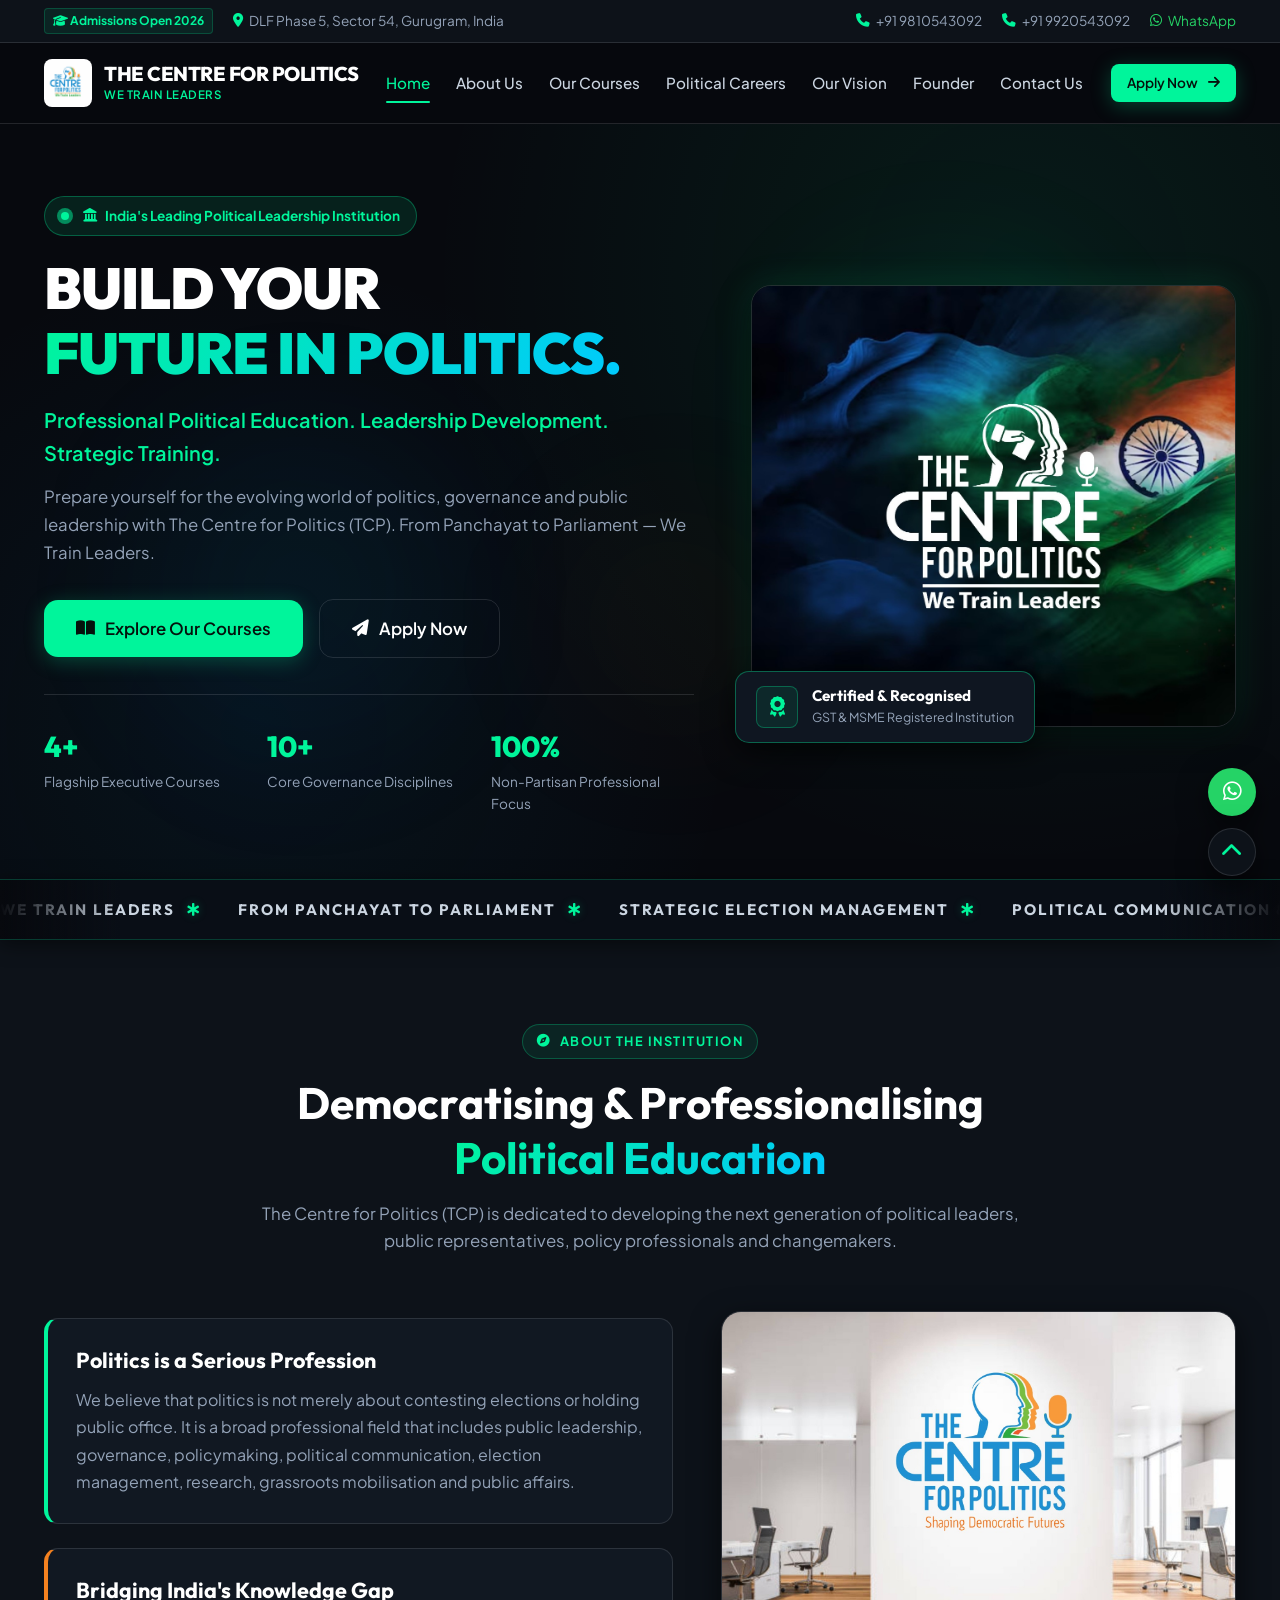
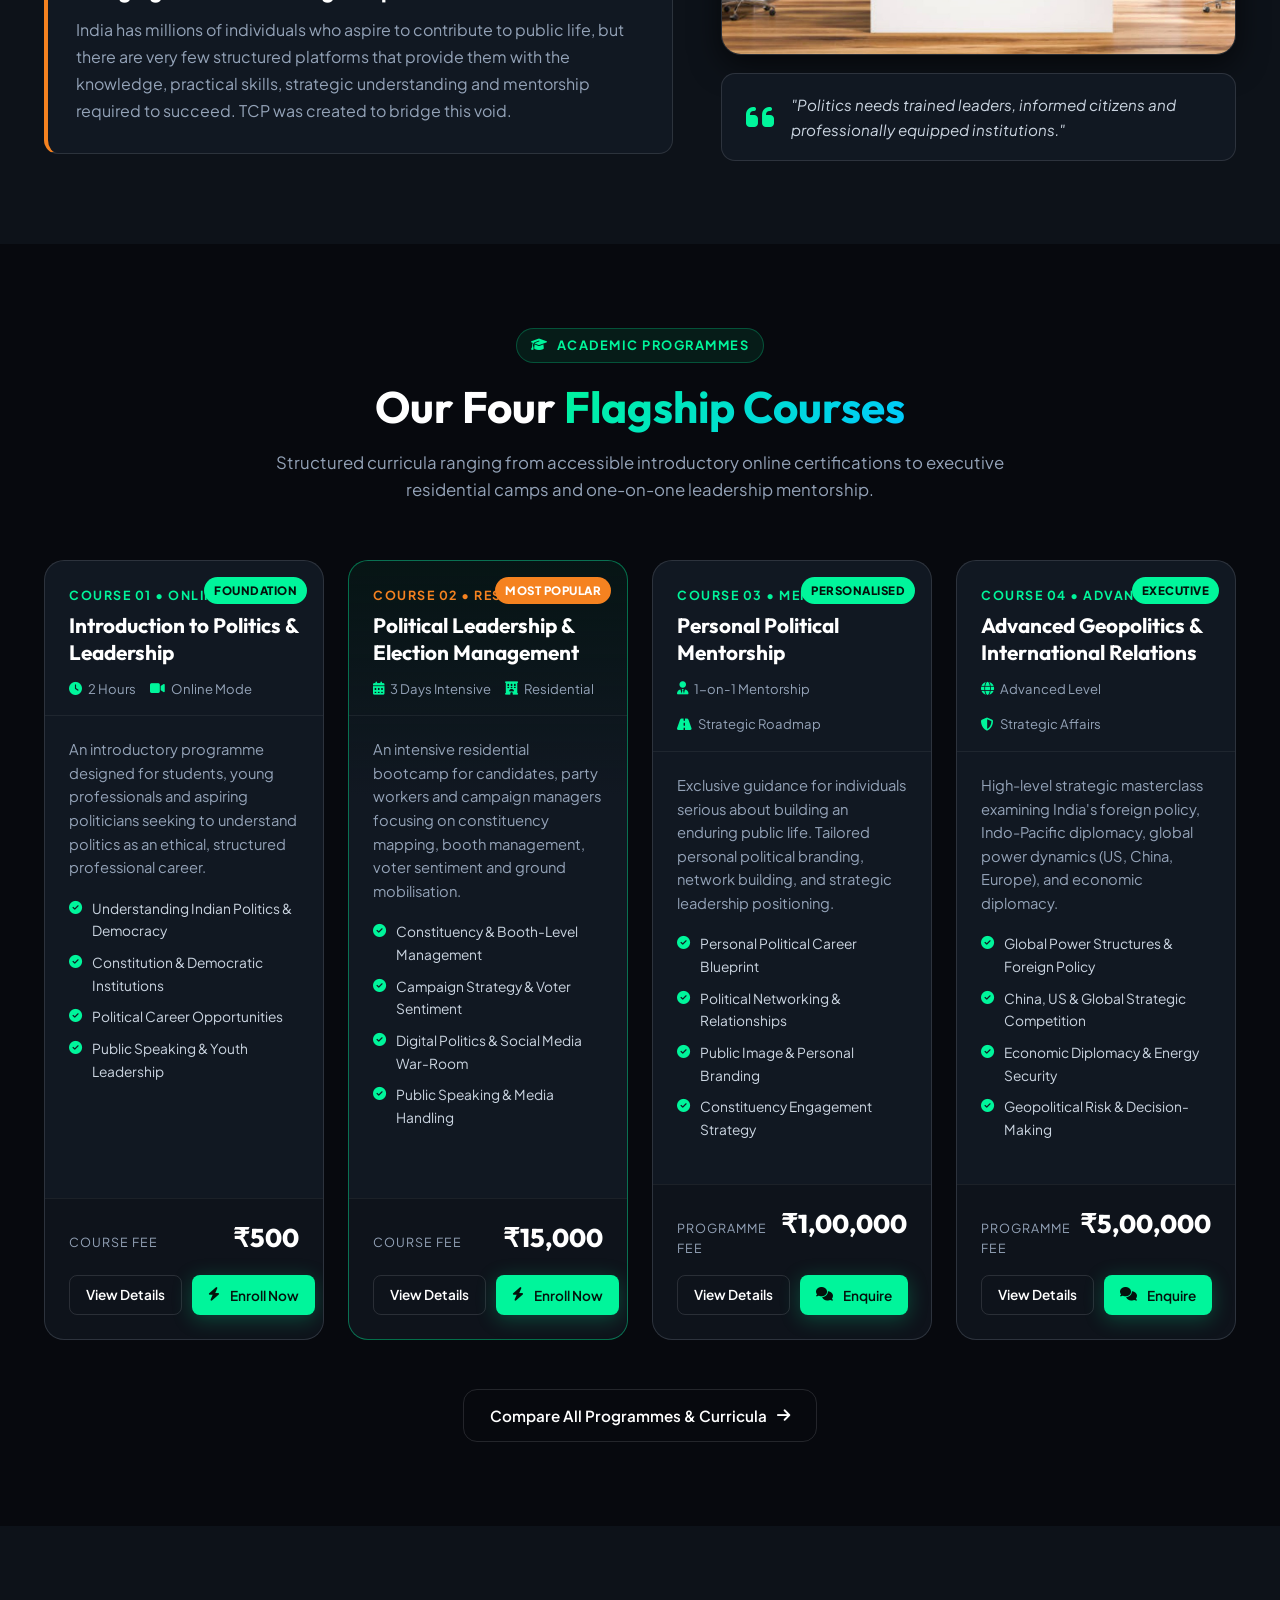
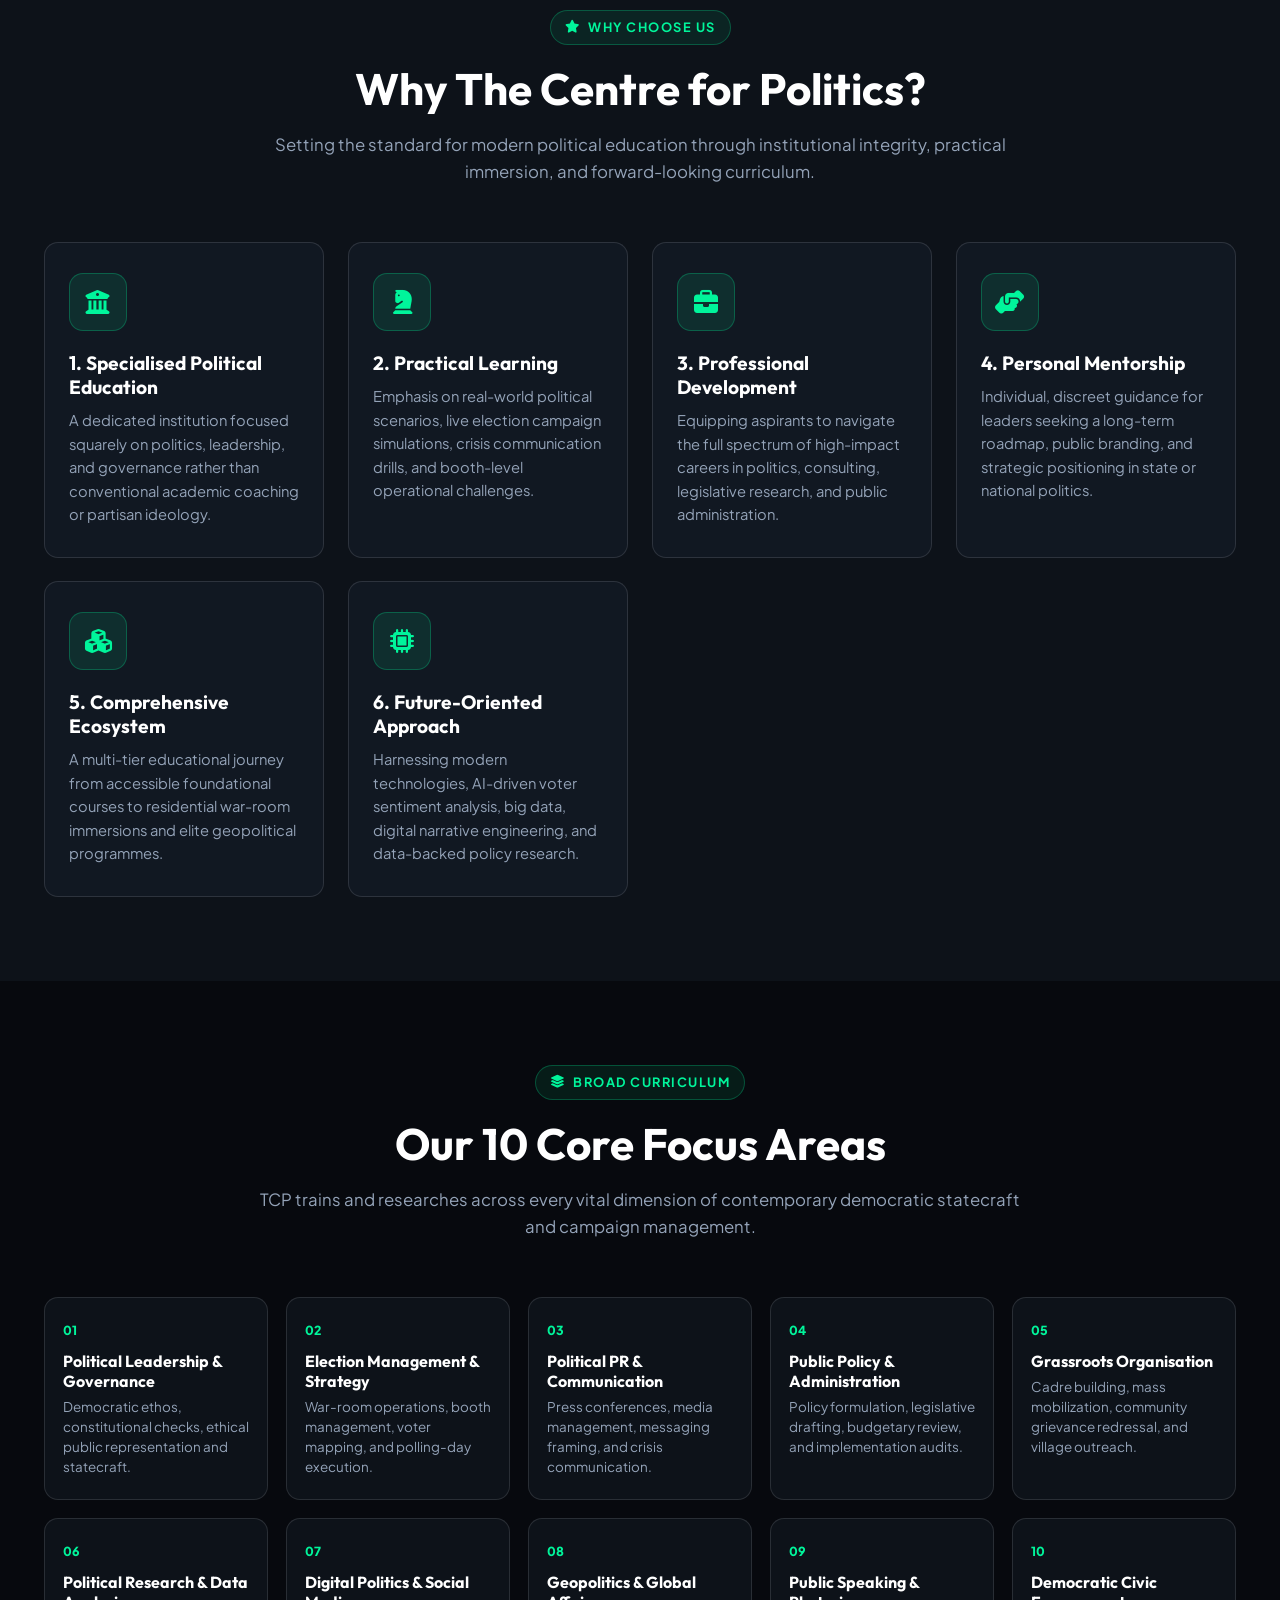
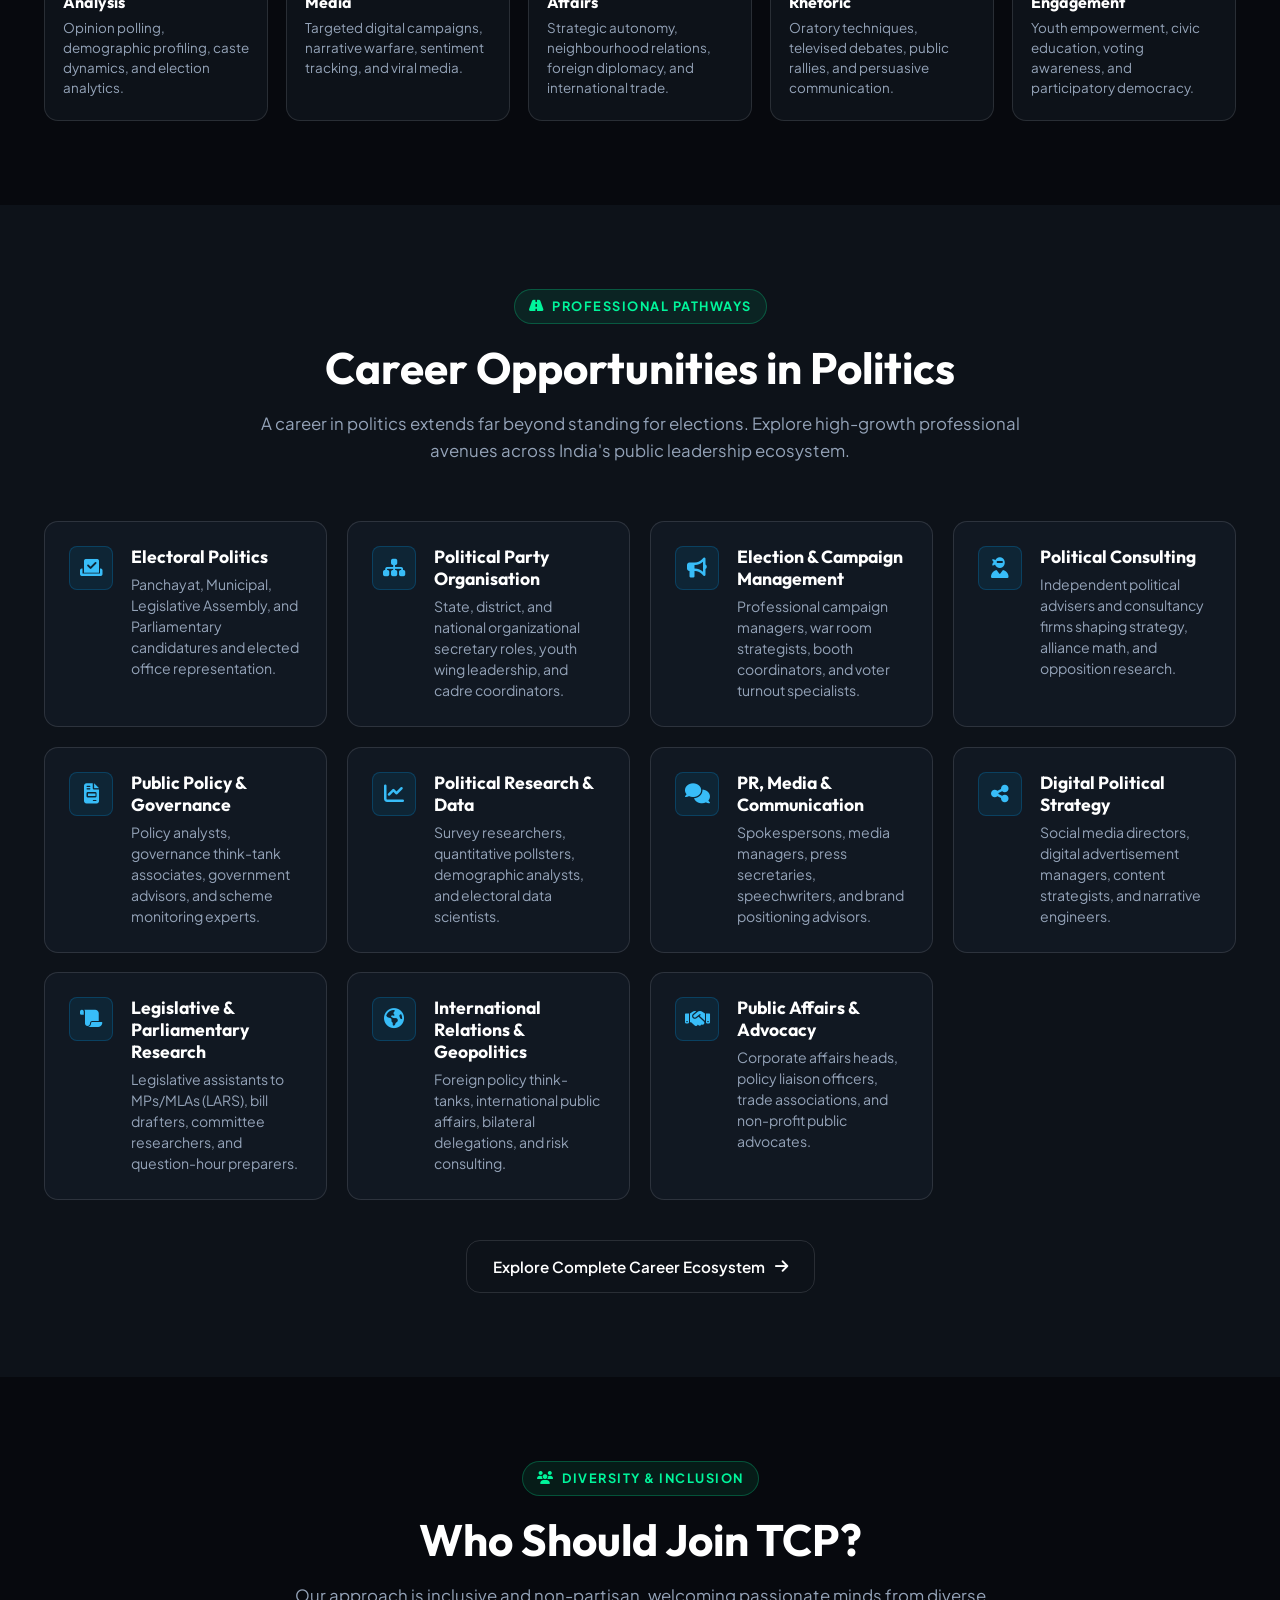
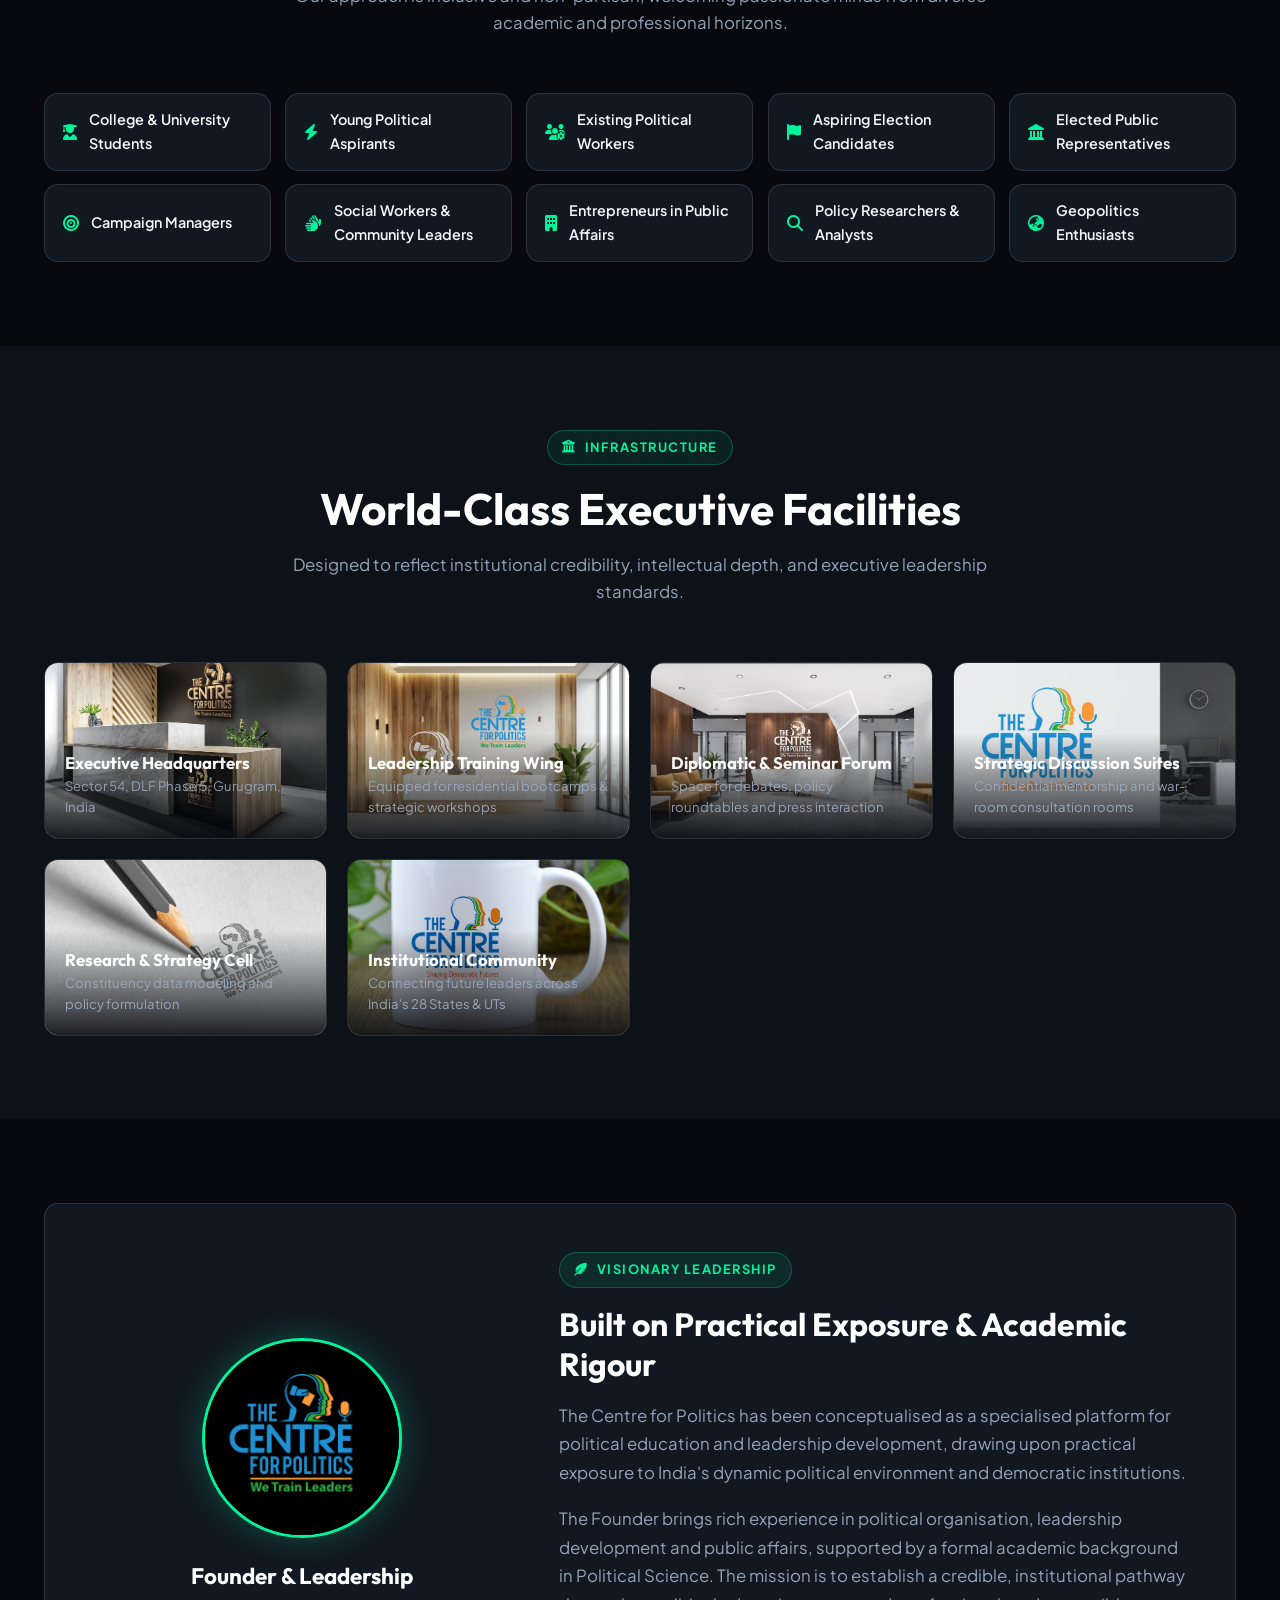
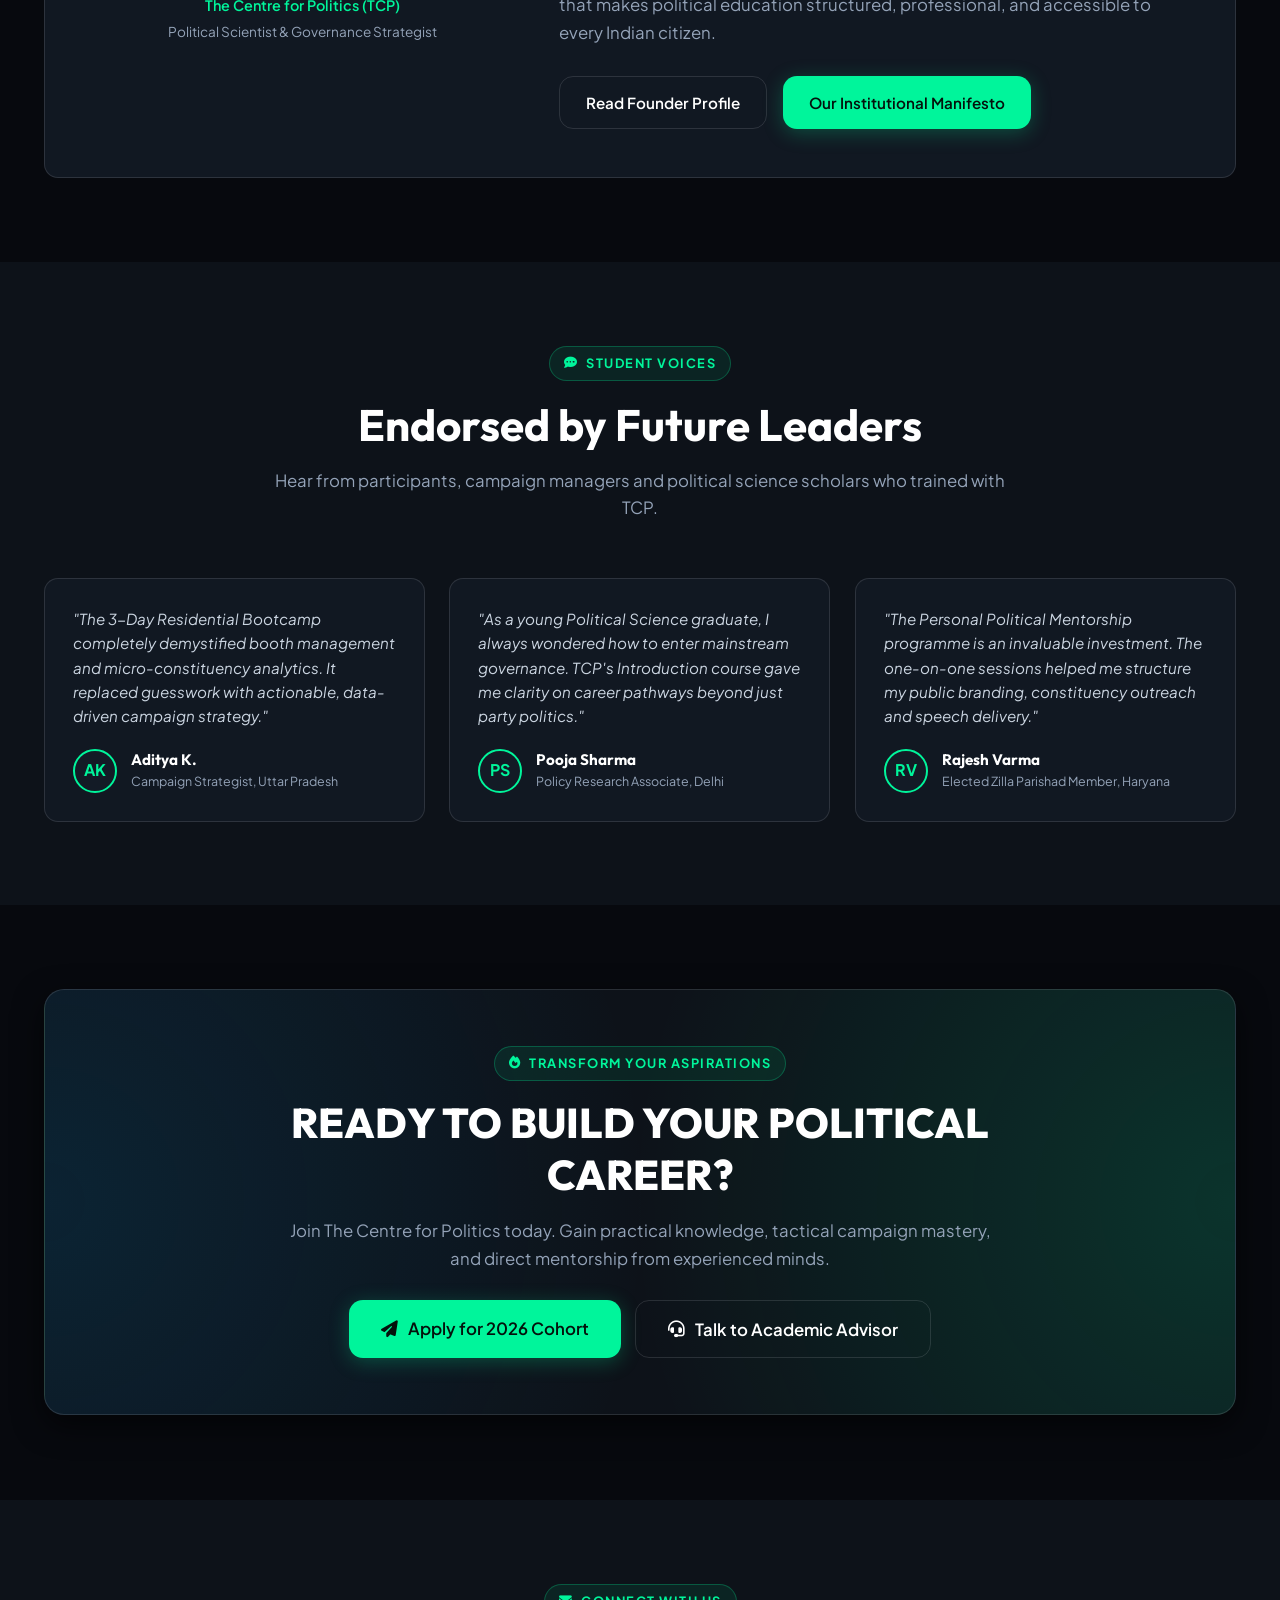
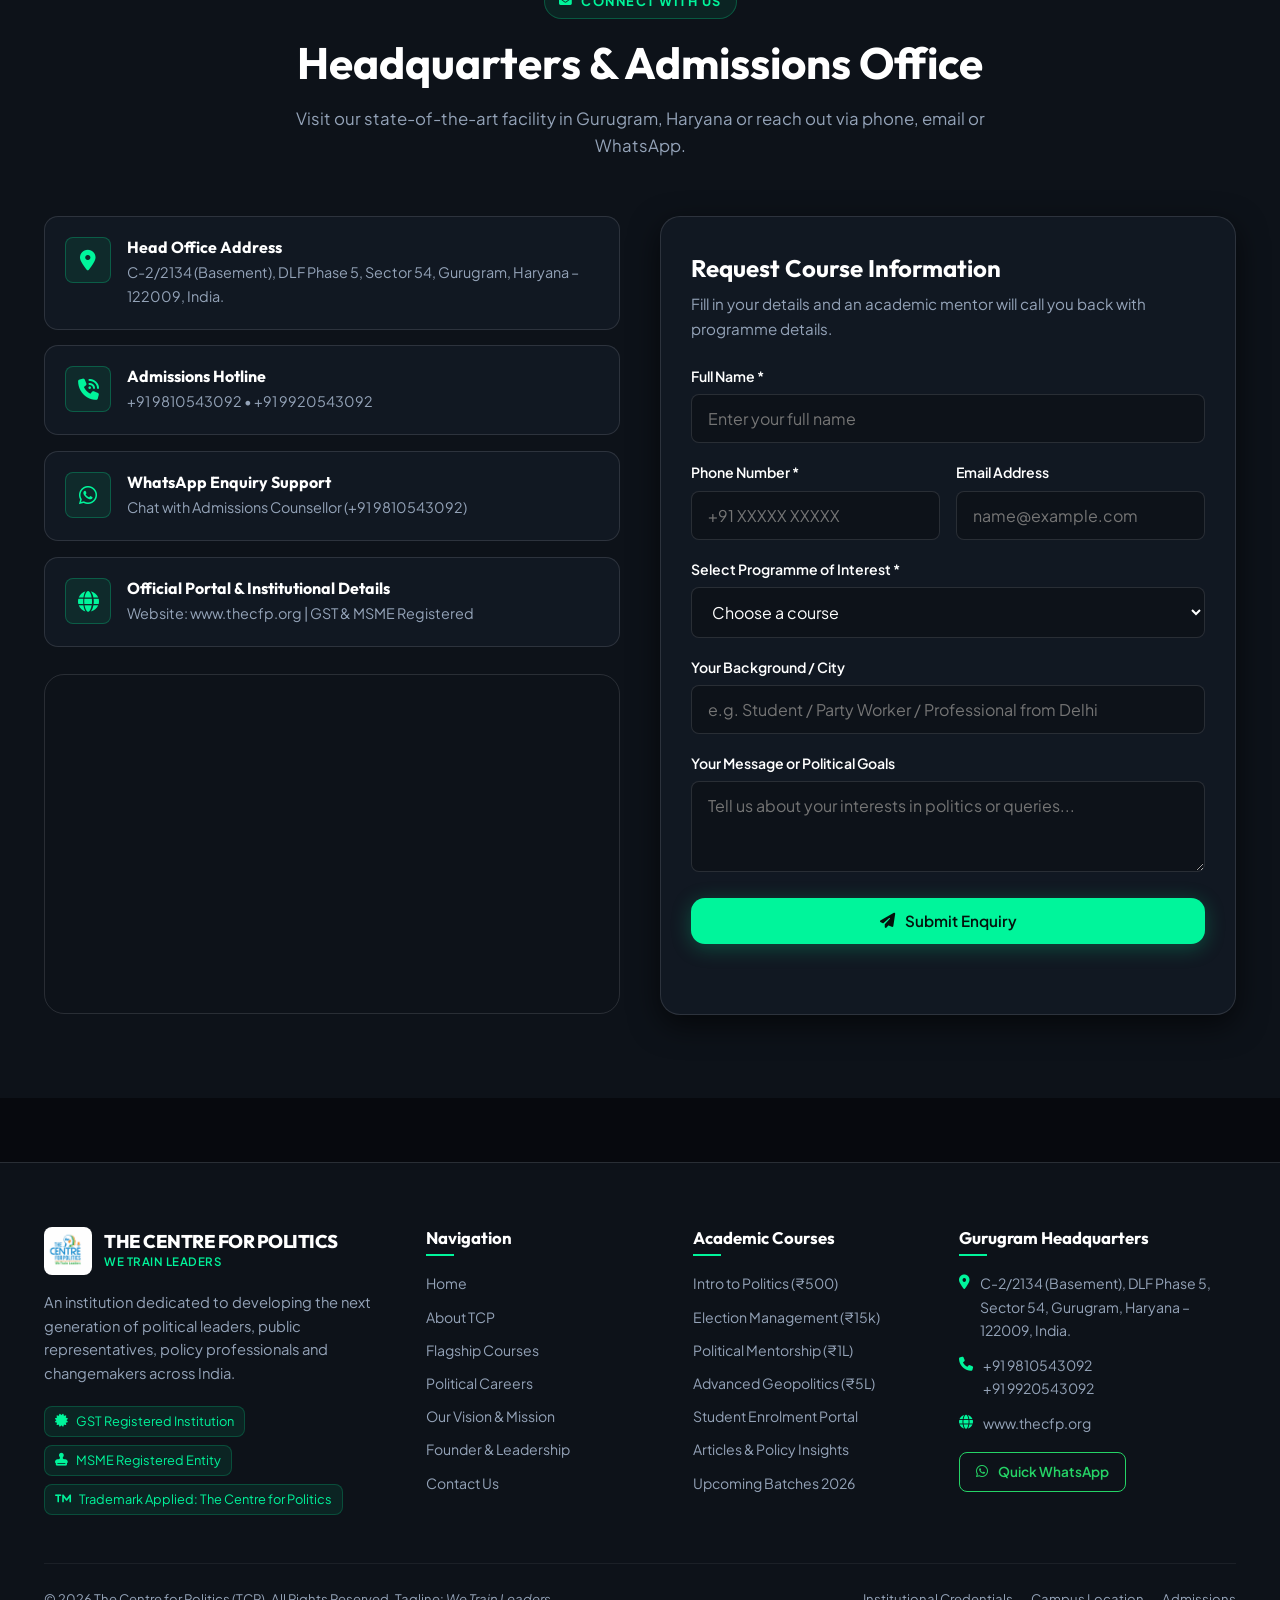
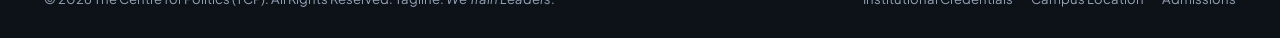
==== commit 103a9002: "animation added" ====
--- a/index.html
+++ b/index.html
@@ -110,9 +110,17 @@
   <main>
     <!-- HERO SECTION -->
     <section class="hero-section">
+      <!-- Ambient Aurora Floating Glow Mesh -->
+      <div class="hero-aurora-bg" aria-hidden="true">
+        <div class="aurora-orb aurora-orb-1"></div>
+        <div class="aurora-orb aurora-orb-2"></div>
+        <div class="aurora-orb aurora-orb-3"></div>
+      </div>
+
       <div class="container hero-grid">
-        <div class="hero-content">
+        <div class="hero-content reveal reveal-left">
           <div class="hero-tag">
+            <span class="pulse-dot"></span>
             <i class="fas fa-landmark"></i>
             <span>India's Leading Political Leadership Institution</span>
           </div>
@@ -126,7 +134,7 @@
             Prepare yourself for the evolving world of politics, governance and public leadership with The Centre for Politics (TCP). From Panchayat to Parliament — We Train Leaders.
           </p>
           <div class="hero-actions">
-            <a href="courses.html" class="btn btn-primary btn-lg">
+            <a href="courses.html" class="btn btn-primary btn-lg btn-shimmer">
               <i class="fas fa-book-open"></i> Explore Our Courses
             </a>
             <a href="apply.html" class="btn btn-outline btn-lg">
@@ -136,25 +144,25 @@
 
           <div class="hero-stats">
             <div>
-              <div class="hero-stat-number">4<span>+</span></div>
+              <div class="hero-stat-number"><span class="counter-value" data-counter="4">0</span><span>+</span></div>
               <div class="hero-stat-label">Flagship Executive Courses</div>
             </div>
             <div>
-              <div class="hero-stat-number">10<span>+</span></div>
+              <div class="hero-stat-number"><span class="counter-value" data-counter="10">0</span><span>+</span></div>
               <div class="hero-stat-label">Core Governance Disciplines</div>
             </div>
             <div>
-              <div class="hero-stat-number">100<span>%</span></div>
+              <div class="hero-stat-number"><span class="counter-value" data-counter="100">0</span><span>%</span></div>
               <div class="hero-stat-label">Non-Partisan Professional Focus</div>
             </div>
           </div>
         </div>
 
-        <div class="hero-media-wrapper">
-          <div class="hero-image-card">
+        <div class="hero-media-wrapper reveal reveal-right">
+          <div class="hero-image-card border-glow">
             <img src="assets/images/hero-national-tricolor.jpg" alt="The Centre for Politics National Emblem and Institutional Vision">
           </div>
-          <div class="hero-floating-badge">
+          <div class="hero-floating-badge animate-float">
             <div class="icon-box">
               <i class="fas fa-award"></i>
             </div>
@@ -167,10 +175,31 @@
       </div>
     </section>
 
+    <!-- INFINITE BRAND MARQUEE RIBBON -->
+    <div class="marquee-ribbon" aria-hidden="true">
+      <div class="marquee-track">
+        <div class="marquee-item"><span>We Train Leaders</span><span class="separator"><i class="fas fa-star-of-life"></i></span></div>
+        <div class="marquee-item"><span>From Panchayat to Parliament</span><span class="separator"><i class="fas fa-star-of-life"></i></span></div>
+        <div class="marquee-item"><span>Strategic Election Management</span><span class="separator"><i class="fas fa-star-of-life"></i></span></div>
+        <div class="marquee-item"><span>Political Communication & War-Rooms</span><span class="separator"><i class="fas fa-star-of-life"></i></span></div>
+        <div class="marquee-item"><span>Public Policy & Governance</span><span class="separator"><i class="fas fa-star-of-life"></i></span></div>
+        <div class="marquee-item"><span>Advanced Geopolitics & Diplomacy</span><span class="separator"><i class="fas fa-star-of-life"></i></span></div>
+        <div class="marquee-item"><span>Democratic Leadership Development</span><span class="separator"><i class="fas fa-star-of-life"></i></span></div>
+        <!-- Duplicated for smooth infinite loop -->
+        <div class="marquee-item"><span>We Train Leaders</span><span class="separator"><i class="fas fa-star-of-life"></i></span></div>
+        <div class="marquee-item"><span>From Panchayat to Parliament</span><span class="separator"><i class="fas fa-star-of-life"></i></span></div>
+        <div class="marquee-item"><span>Strategic Election Management</span><span class="separator"><i class="fas fa-star-of-life"></i></span></div>
+        <div class="marquee-item"><span>Political Communication & War-Rooms</span><span class="separator"><i class="fas fa-star-of-life"></i></span></div>
+        <div class="marquee-item"><span>Public Policy & Governance</span><span class="separator"><i class="fas fa-star-of-life"></i></span></div>
+        <div class="marquee-item"><span>Advanced Geopolitics & Diplomacy</span><span class="separator"><i class="fas fa-star-of-life"></i></span></div>
+        <div class="marquee-item"><span>Democratic Leadership Development</span><span class="separator"><i class="fas fa-star-of-life"></i></span></div>
+      </div>
+    </div>
+
     <!-- SECTION 2: INTRODUCTION -->
     <section class="section-py bg-dark-1">
       <div class="container">
-        <div class="section-header">
+        <div class="section-header reveal">
           <span class="section-tag"><i class="fas fa-compass"></i> About The Institution</span>
           <h2 class="section-title">Democratising & Professionalising <span class="gradient-text">Political Education</span></h2>
           <p class="section-subtitle">
@@ -178,7 +207,7 @@
           </p>
         </div>
 
-        <div class="intro-grid">
+        <div class="intro-grid reveal">
           <div>
             <div class="tcp-card" style="border-left: 4px solid var(--aurora-green); margin-bottom: 24px;">
               <h3 style="font-size: 1.35rem; margin-bottom: 12px; color: var(--ice-white-pure);">Politics is a Serious Profession</h3>
@@ -213,7 +242,7 @@
     <!-- SECTION 3: OUR FOUR FLAGSHIP COURSES -->
     <section class="section-py" id="courses">
       <div class="container">
-        <div class="section-header">
+        <div class="section-header reveal">
           <span class="section-tag"><i class="fas fa-graduation-cap"></i> Academic Programmes</span>
           <h2 class="section-title">Our Four <span class="gradient-text">Flagship Courses</span></h2>
           <p class="section-subtitle">
@@ -223,7 +252,7 @@
 
         <div class="courses-grid">
           <!-- COURSE 1 -->
-          <article class="course-card">
+          <article class="course-card card-spotlight card-3d-hover reveal delay-100">
             <span class="course-card-badge">Foundation</span>
             <div class="course-card-header">
               <div class="course-number">Course 01 &bull; Online</div>
@@ -259,7 +288,7 @@
           </article>
 
           <!-- COURSE 2 -->
-          <article class="course-card featured">
+          <article class="course-card featured card-spotlight card-3d-hover reveal delay-200">
             <span class="course-card-badge" style="background: var(--brand-saffron); color: #fff;">Most Popular</span>
             <div class="course-card-header">
               <div class="course-number" style="color: var(--brand-saffron);">Course 02 &bull; Residential</div>
@@ -295,7 +324,7 @@
           </article>
 
           <!-- COURSE 3 -->
-          <article class="course-card">
+          <article class="course-card card-spotlight card-3d-hover reveal delay-300">
             <span class="course-card-badge">Personalised</span>
             <div class="course-card-header">
               <div class="course-number">Course 03 &bull; Mentorship</div>
@@ -331,7 +360,7 @@
           </article>
 
           <!-- COURSE 4 -->
-          <article class="course-card">
+          <article class="course-card card-spotlight card-3d-hover reveal delay-400">
             <span class="course-card-badge">Executive</span>
             <div class="course-card-header">
               <div class="course-number">Course 04 &bull; Advanced</div>
@@ -379,7 +408,7 @@
     <!-- SECTION 4: WHY TCP? (6 DIFFERENTIATORS) -->
     <section class="section-py bg-dark-1">
       <div class="container">
-        <div class="section-header">
+        <div class="section-header reveal">
           <span class="section-tag"><i class="fas fa-star"></i> Why Choose Us</span>
           <h2 class="section-title">Why The Centre for Politics?</h2>
           <p class="section-subtitle">
@@ -388,7 +417,7 @@
         </div>
 
         <div class="features-grid">
-          <div class="feature-box">
+          <div class="feature-box card-spotlight reveal delay-100">
             <div class="feature-icon-wrapper">
               <i class="fas fa-university"></i>
             </div>
@@ -398,7 +427,7 @@
             </p>
           </div>
 
-          <div class="feature-box">
+          <div class="feature-box card-spotlight reveal delay-200">
             <div class="feature-icon-wrapper">
               <i class="fas fa-chess-knight"></i>
             </div>
@@ -408,7 +437,7 @@
             </p>
           </div>
 
-          <div class="feature-box">
+          <div class="feature-box card-spotlight reveal delay-300">
             <div class="feature-icon-wrapper">
               <i class="fas fa-briefcase"></i>
             </div>
@@ -418,7 +447,7 @@
             </p>
           </div>
 
-          <div class="feature-box">
+          <div class="feature-box card-spotlight reveal delay-100">
             <div class="feature-icon-wrapper">
               <i class="fas fa-hands-helping"></i>
             </div>
@@ -428,7 +457,7 @@
             </p>
           </div>
 
-          <div class="feature-box">
+          <div class="feature-box card-spotlight reveal delay-200">
             <div class="feature-icon-wrapper">
               <i class="fas fa-cubes"></i>
             </div>
@@ -438,7 +467,7 @@
             </p>
           </div>
 
-          <div class="feature-box">
+          <div class="feature-box card-spotlight reveal delay-300">
             <div class="feature-icon-wrapper">
               <i class="fas fa-microchip"></i>
             </div>
@@ -454,7 +483,7 @@
     <!-- SECTION 5: 10 CORE DOMAINS -->
     <section class="section-py">
       <div class="container">
-        <div class="section-header">
+        <div class="section-header reveal">
           <span class="section-tag"><i class="fas fa-layer-group"></i> Broad Curriculum</span>
           <h2 class="section-title">Our 10 Core Focus Areas</h2>
           <p class="section-subtitle">
@@ -463,61 +492,61 @@
         </div>
 
         <div class="domains-grid">
-          <div class="domain-card">
+          <div class="domain-card card-spotlight reveal">
             <div class="domain-index">01</div>
             <h4 class="domain-name">Political Leadership & Governance</h4>
             <p class="domain-desc">Democratic ethos, constitutional checks, ethical public representation and statecraft.</p>
           </div>
 
-          <div class="domain-card">
+          <div class="domain-card card-spotlight reveal">
             <div class="domain-index">02</div>
             <h4 class="domain-name">Election Management & Strategy</h4>
             <p class="domain-desc">War-room operations, booth management, voter mapping, and polling-day execution.</p>
           </div>
 
-          <div class="domain-card">
+          <div class="domain-card card-spotlight reveal">
             <div class="domain-index">03</div>
             <h4 class="domain-name">Political PR & Communication</h4>
             <p class="domain-desc">Press conferences, media management, messaging framing, and crisis communication.</p>
           </div>
 
-          <div class="domain-card">
+          <div class="domain-card card-spotlight reveal">
             <div class="domain-index">04</div>
             <h4 class="domain-name">Public Policy & Administration</h4>
             <p class="domain-desc">Policy formulation, legislative drafting, budgetary review, and implementation audits.</p>
           </div>
 
-          <div class="domain-card">
+          <div class="domain-card card-spotlight reveal">
             <div class="domain-index">05</div>
             <h4 class="domain-name">Grassroots Organisation</h4>
             <p class="domain-desc">Cadre building, mass mobilization, community grievance redressal, and village outreach.</p>
           </div>
 
-          <div class="domain-card">
+          <div class="domain-card card-spotlight reveal">
             <div class="domain-index">06</div>
             <h4 class="domain-name">Political Research & Data Analysis</h4>
             <p class="domain-desc">Opinion polling, demographic profiling, caste dynamics, and election analytics.</p>
           </div>
 
-          <div class="domain-card">
+          <div class="domain-card card-spotlight reveal">
             <div class="domain-index">07</div>
             <h4 class="domain-name">Digital Politics & Social Media</h4>
             <p class="domain-desc">Targeted digital campaigns, narrative warfare, sentiment tracking, and viral media.</p>
           </div>
 
-          <div class="domain-card">
+          <div class="domain-card card-spotlight reveal">
             <div class="domain-index">08</div>
             <h4 class="domain-name">Geopolitics & Global Affairs</h4>
             <p class="domain-desc">Strategic autonomy, neighbourhood relations, foreign diplomacy, and international trade.</p>
           </div>
 
-          <div class="domain-card">
+          <div class="domain-card card-spotlight reveal">
             <div class="domain-index">09</div>
             <h4 class="domain-name">Public Speaking & Rhetoric</h4>
             <p class="domain-desc">Oratory techniques, televised debates, public rallies, and persuasive communication.</p>
           </div>
 
-          <div class="domain-card">
+          <div class="domain-card card-spotlight reveal">
             <div class="domain-index">10</div>
             <h4 class="domain-name">Democratic Civic Engagement</h4>
             <p class="domain-desc">Youth empowerment, civic education, voting awareness, and participatory democracy.</p>
@@ -529,7 +558,7 @@
     <!-- SECTION 6: POLITICAL CAREER PATHWAYS -->
     <section class="section-py bg-dark-1">
       <div class="container">
-        <div class="section-header">
+        <div class="section-header reveal">
           <span class="section-tag"><i class="fas fa-road"></i> Professional Pathways</span>
           <h2 class="section-title">Career Opportunities in Politics</h2>
           <p class="section-subtitle">
@@ -538,7 +567,7 @@
         </div>
 
         <div class="careers-grid">
-          <div class="career-path-card">
+          <div class="career-path-card card-spotlight reveal">
             <div class="career-icon-box"><i class="fas fa-vote-yea"></i></div>
             <div class="career-info">
               <h4>Electoral Politics</h4>
@@ -546,7 +575,7 @@
             </div>
           </div>
 
-          <div class="career-path-card">
+          <div class="career-path-card card-spotlight reveal">
             <div class="career-icon-box"><i class="fas fa-sitemap"></i></div>
             <div class="career-info">
               <h4>Political Party Organisation</h4>
@@ -554,7 +583,7 @@
             </div>
           </div>
 
-          <div class="career-path-card">
+          <div class="career-path-card card-spotlight reveal">
             <div class="career-icon-box"><i class="fas fa-bullhorn"></i></div>
             <div class="career-info">
               <h4>Election & Campaign Management</h4>
@@ -562,7 +591,7 @@
             </div>
           </div>
 
-          <div class="career-path-card">
+          <div class="career-path-card card-spotlight reveal">
             <div class="career-icon-box"><i class="fas fa-user-ninja"></i></div>
             <div class="career-info">
               <h4>Political Consulting</h4>
@@ -570,7 +599,7 @@
             </div>
           </div>
 
-          <div class="career-path-card">
+          <div class="career-path-card card-spotlight reveal">
             <div class="career-icon-box"><i class="fas fa-file-invoice"></i></div>
             <div class="career-info">
               <h4>Public Policy & Governance</h4>
@@ -578,7 +607,7 @@
             </div>
           </div>
 
-          <div class="career-path-card">
+          <div class="career-path-card card-spotlight reveal">
             <div class="career-icon-box"><i class="fas fa-chart-line"></i></div>
             <div class="career-info">
               <h4>Political Research & Data</h4>
@@ -586,7 +615,7 @@
             </div>
           </div>
 
-          <div class="career-path-card">
+          <div class="career-path-card card-spotlight reveal">
             <div class="career-icon-box"><i class="fas fa-comments"></i></div>
             <div class="career-info">
               <h4>PR, Media & Communication</h4>
@@ -594,7 +623,7 @@
             </div>
           </div>
 
-          <div class="career-path-card">
+          <div class="career-path-card card-spotlight reveal">
             <div class="career-icon-box"><i class="fas fa-share-alt"></i></div>
             <div class="career-info">
               <h4>Digital Political Strategy</h4>
@@ -602,7 +631,7 @@
             </div>
           </div>
 
-          <div class="career-path-card">
+          <div class="career-path-card card-spotlight reveal">
             <div class="career-icon-box"><i class="fas fa-scroll"></i></div>
             <div class="career-info">
               <h4>Legislative & Parliamentary Research</h4>
@@ -610,7 +639,7 @@
             </div>
           </div>
 
-          <div class="career-path-card">
+          <div class="career-path-card card-spotlight reveal">
             <div class="career-icon-box"><i class="fas fa-globe-americas"></i></div>
             <div class="career-info">
               <h4>International Relations & Geopolitics</h4>
@@ -618,7 +647,7 @@
             </div>
           </div>
 
-          <div class="career-path-card">
+          <div class="career-path-card card-spotlight reveal">
             <div class="career-icon-box"><i class="fas fa-handshake"></i></div>
             <div class="career-info">
               <h4>Public Affairs & Advocacy</h4>
@@ -639,7 +668,7 @@
     <!-- SECTION 7: WHO SHOULD JOIN -->
     <section class="section-py">
       <div class="container">
-        <div class="section-header">
+        <div class="section-header reveal">
           <span class="section-tag"><i class="fas fa-users"></i> Diversity & Inclusion</span>
           <h2 class="section-title">Who Should Join TCP?</h2>
           <p class="section-subtitle">
@@ -648,16 +677,16 @@
         </div>
 
         <div class="audience-grid">
-          <div class="audience-pill"><i class="fas fa-user-graduate"></i> College & University Students</div>
-          <div class="audience-pill"><i class="fas fa-bolt"></i> Young Political Aspirants</div>
-          <div class="audience-pill"><i class="fas fa-users-cog"></i> Existing Political Workers</div>
-          <div class="audience-pill"><i class="fas fa-flag"></i> Aspiring Election Candidates</div>
-          <div class="audience-pill"><i class="fas fa-landmark"></i> Elected Public Representatives</div>
-          <div class="audience-pill"><i class="fas fa-bullseye"></i> Campaign Managers</div>
-          <div class="audience-pill"><i class="fas fa-hands"></i> Social Workers & Community Leaders</div>
-          <div class="audience-pill"><i class="fas fa-building"></i> Entrepreneurs in Public Affairs</div>
-          <div class="audience-pill"><i class="fas fa-search"></i> Policy Researchers & Analysts</div>
-          <div class="audience-pill"><i class="fas fa-globe-asia"></i> Geopolitics Enthusiasts</div>
+          <div class="audience-pill reveal"><i class="fas fa-user-graduate"></i> College & University Students</div>
+          <div class="audience-pill reveal"><i class="fas fa-bolt"></i> Young Political Aspirants</div>
+          <div class="audience-pill reveal"><i class="fas fa-users-cog"></i> Existing Political Workers</div>
+          <div class="audience-pill reveal"><i class="fas fa-flag"></i> Aspiring Election Candidates</div>
+          <div class="audience-pill reveal"><i class="fas fa-landmark"></i> Elected Public Representatives</div>
+          <div class="audience-pill reveal"><i class="fas fa-bullseye"></i> Campaign Managers</div>
+          <div class="audience-pill reveal"><i class="fas fa-hands"></i> Social Workers & Community Leaders</div>
+          <div class="audience-pill reveal"><i class="fas fa-building"></i> Entrepreneurs in Public Affairs</div>
+          <div class="audience-pill reveal"><i class="fas fa-search"></i> Policy Researchers & Analysts</div>
+          <div class="audience-pill reveal"><i class="fas fa-globe-asia"></i> Geopolitics Enthusiasts</div>
         </div>
       </div>
     </section>
@@ -665,7 +694,7 @@
     <!-- SECTION 8: CAMPUS & FACILITIES SHOWCASE -->
     <section class="section-py bg-dark-1">
       <div class="container">
-        <div class="section-header">
+        <div class="section-header reveal">
           <span class="section-tag"><i class="fas fa-building-columns"></i> Infrastructure</span>
           <h2 class="section-title">World-Class Executive Facilities</h2>
           <p class="section-subtitle">
@@ -674,42 +703,42 @@
         </div>
 
         <div class="gallery-grid">
-          <div class="gallery-item">
+          <div class="gallery-item reveal">
             <img src="assets/images/gold-embossed-reception.jpg" alt="TCP Executive Headquarters Reception">
             <div class="gallery-overlay">
               <h4>Executive Headquarters</h4>
               <p>Sector 54, DLF Phase 5, Gurugram, India</p>
             </div>
           </div>
-          <div class="gallery-item">
+          <div class="gallery-item reveal">
             <img src="assets/images/executive-training-centre.jpg" alt="TCP Leadership Training Facility">
             <div class="gallery-overlay">
               <h4>Leadership Training Wing</h4>
               <p>Equipped for residential bootcamps & strategic workshops</p>
             </div>
           </div>
-          <div class="gallery-item">
+          <div class="gallery-item reveal">
             <img src="assets/images/modern-marble-lobby.jpg" alt="TCP Modern Marble Lobby">
             <div class="gallery-overlay">
               <h4>Diplomatic & Seminar Forum</h4>
               <p>Space for debates, policy roundtables and press interaction</p>
             </div>
           </div>
-          <div class="gallery-item">
+          <div class="gallery-item reveal">
             <img src="assets/images/office-wall-mockup.jpg" alt="TCP Office Wall Mockup">
             <div class="gallery-overlay">
               <h4>Strategic Discussion Suites</h4>
               <p>Confidential mentorship and war-room consultation rooms</p>
             </div>
           </div>
-          <div class="gallery-item">
+          <div class="gallery-item reveal">
             <img src="assets/images/pencil-blueprint-sketch.jpg" alt="TCP Campaign Blueprint and Strategy">
             <div class="gallery-overlay">
               <h4>Research & Strategy Cell</h4>
               <p>Constituency data modeling and policy formulation</p>
             </div>
           </div>
-          <div class="gallery-item">
+          <div class="gallery-item reveal">
             <img src="assets/images/merchandise-mug.jpg" alt="TCP Institutional Brand & Community">
             <div class="gallery-overlay">
               <h4>Institutional Community</h4>
@@ -754,7 +783,7 @@
     <!-- SECTION 10: TESTIMONIALS -->
     <section class="section-py bg-dark-1">
       <div class="container">
-        <div class="section-header">
+        <div class="section-header reveal">
           <span class="section-tag"><i class="fas fa-comment-dots"></i> Student Voices</span>
           <h2 class="section-title">Endorsed by Future Leaders</h2>
           <p class="section-subtitle">
@@ -763,7 +792,7 @@
         </div>
 
         <div class="testimonials-grid">
-          <div class="testimonial-card">
+          <div class="testimonial-card card-spotlight reveal">
             <p class="testi-quote">
               "The 3-Day Residential Bootcamp completely demystified booth management and micro-constituency analytics. It replaced guesswork with actionable, data-driven campaign strategy."
             </p>
@@ -776,7 +805,7 @@
             </div>
           </div>
 
-          <div class="testimonial-card">
+          <div class="testimonial-card card-spotlight reveal">
             <p class="testi-quote">
               "As a young Political Science graduate, I always wondered how to enter mainstream governance. TCP's Introduction course gave me clarity on career pathways beyond just party politics."
             </p>
@@ -789,7 +818,7 @@
             </div>
           </div>
 
-          <div class="testimonial-card">
+          <div class="testimonial-card card-spotlight reveal">
             <p class="testi-quote">
               "The Personal Political Mentorship programme is an invaluable investment. The one-on-one sessions helped me structure my public branding, constituency outreach and speech delivery."
             </p>
@@ -808,7 +837,7 @@
     <!-- SECTION 11: CALL TO ACTION -->
     <section class="section-py">
       <div class="container">
-        <div class="cta-banner">
+        <div class="cta-banner card-spotlight reveal">
           <div class="cta-banner-content">
             <span class="section-tag"><i class="fas fa-fire"></i> Transform Your Aspirations</span>
             <h2 class="cta-title">READY TO BUILD YOUR POLITICAL CAREER?</h2>
@@ -831,7 +860,7 @@
     <!-- SECTION 12: CONTACT & GURUGRAM LOCATION -->
     <section class="section-py bg-dark-1" id="contact">
       <div class="container">
-        <div class="section-header">
+        <div class="section-header reveal">
           <span class="section-tag"><i class="fas fa-envelope"></i> Connect With Us</span>
           <h2 class="section-title">Headquarters & Admissions Office</h2>
           <p class="section-subtitle">
@@ -842,7 +871,7 @@
         <div class="contact-grid">
           <div>
             <div class="contact-card-list">
-              <div class="contact-info-card">
+              <div class="contact-info-card card-spotlight reveal">
                 <div class="icon"><i class="fas fa-location-dot"></i></div>
                 <div>
                   <h4>Head Office Address</h4>
@@ -850,7 +879,7 @@
                 </div>
               </div>
 
-              <div class="contact-info-card">
+              <div class="contact-info-card card-spotlight reveal">
                 <div class="icon"><i class="fas fa-phone-volume"></i></div>
                 <div>
                   <h4>Admissions Hotline</h4>
@@ -858,7 +887,7 @@
                 </div>
               </div>
 
-              <div class="contact-info-card">
+              <div class="contact-info-card card-spotlight reveal">
                 <div class="icon"><i class="fab fa-whatsapp"></i></div>
                 <div>
                   <h4>WhatsApp Enquiry Support</h4>
@@ -866,7 +895,7 @@
                 </div>
               </div>
 
-              <div class="contact-info-card">
+              <div class="contact-info-card card-spotlight reveal">
                 <div class="icon"><i class="fas fa-globe"></i></div>
                 <div>
                   <h4>Official Portal & Institutional Details</h4>
@@ -887,7 +916,7 @@
           </div>
 
           <!-- Quick Enquiry Form -->
-          <div class="form-card">
+          <div class="form-card card-spotlight reveal">
             <h3 style="font-size: 1.5rem; margin-bottom: 8px;">Request Course Information</h3>
             <p style="color: var(--ice-muted); font-size: 0.95rem; margin-bottom: 24px;">
               Fill in your details and an academic mentor will call you back with programme details.
--- a/assets/css/style.css
+++ b/assets/css/style.css
@@ -1679,6 +1679,345 @@
 }
 
 /* ==========================================================================
+   Modern Animations, Ambient Glow, Marquee & Micro-Interactions
+   ========================================================================== */
+
+/* Cursor Ambient Glow (Desktop) */
+.cursor-glow {
+  position: fixed;
+  top: 0;
+  left: 0;
+  width: 460px;
+  height: 460px;
+  background: radial-gradient(circle, rgba(0, 245, 155, 0.09) 0%, rgba(2, 132, 199, 0.04) 50%, transparent 70%);
+  border-radius: 50%;
+  pointer-events: none;
+  transform: translate(-50%, -50%);
+  z-index: 998;
+  transition: opacity 0.4s ease;
+  opacity: 0;
+  will-change: transform, opacity;
+}
+
+@media (hover: hover) and (pointer: fine) {
+  .cursor-glow.active {
+    opacity: 1;
+  }
+}
+
+/* Ambient Floating Aurora Mesh in Hero */
+.hero-aurora-bg {
+  position: absolute;
+  inset: 0;
+  overflow: hidden;
+  pointer-events: none;
+  z-index: 1;
+}
+
+.aurora-orb {
+  position: absolute;
+  border-radius: 50%;
+  filter: blur(85px);
+  opacity: 0.6;
+  animation: aurora-drift 14s infinite alternate ease-in-out;
+  will-change: transform;
+}
+
+.aurora-orb-1 {
+  top: 15%;
+  right: 12%;
+  width: 360px;
+  height: 360px;
+  background: radial-gradient(circle, rgba(0, 245, 155, 0.24) 0%, transparent 70%);
+}
+
+.aurora-orb-2 {
+  bottom: 12%;
+  left: 8%;
+  width: 400px;
+  height: 400px;
+  background: radial-gradient(circle, rgba(2, 132, 199, 0.2) 0%, transparent 70%);
+  animation-duration: 18s;
+  animation-delay: -5s;
+}
+
+.aurora-orb-3 {
+  top: 45%;
+  left: 40%;
+  width: 320px;
+  height: 320px;
+  background: radial-gradient(circle, rgba(245, 130, 32, 0.12) 0%, transparent 70%);
+  animation-duration: 20s;
+  animation-delay: -10s;
+}
+
+@keyframes aurora-drift {
+  0% { transform: translate(0, 0) scale(1); }
+  50% { transform: translate(35px, -25px) scale(1.12); }
+  100% { transform: translate(-25px, 35px) scale(0.92); }
+}
+
+/* 3D Floating Levitation */
+.animate-float {
+  animation: float-gentle 6s ease-in-out infinite;
+}
+
+@keyframes float-gentle {
+  0%, 100% {
+    transform: translateY(0);
+  }
+  50% {
+    transform: translateY(-10px);
+  }
+}
+
+/* Live Radar Pulse Indicator */
+.pulse-dot {
+  position: relative;
+  display: inline-flex;
+  width: 8px;
+  height: 8px;
+  border-radius: 50%;
+  background-color: var(--aurora-green);
+  margin-right: 6px;
+  vertical-align: middle;
+}
+
+.pulse-dot::after {
+  content: '';
+  position: absolute;
+  inset: -4px;
+  border-radius: 50%;
+  background: rgba(0, 245, 155, 0.5);
+  animation: pulse-ring 2s cubic-bezier(0.24, 0, 0.38, 1) infinite;
+}
+
+@keyframes pulse-ring {
+  0% { transform: scale(0.9); opacity: 1; }
+  100% { transform: scale(2.8); opacity: 0; }
+}
+
+/* Modern Infinite Marquee Ticker */
+.marquee-ribbon {
+  background: #090e16;
+  border-top: 1px solid rgba(0, 245, 155, 0.2);
+  border-bottom: 1px solid rgba(0, 245, 155, 0.2);
+  padding: 16px 0;
+  overflow: hidden;
+  white-space: nowrap;
+  position: relative;
+  box-shadow: 0 4px 20px rgba(0, 0, 0, 0.5);
+  z-index: 10;
+}
+
+.marquee-ribbon::before,
+.marquee-ribbon::after {
+  content: '';
+  position: absolute;
+  top: 0;
+  width: 120px;
+  height: 100%;
+  z-index: 2;
+  pointer-events: none;
+}
+
+.marquee-ribbon::before {
+  left: 0;
+  background: linear-gradient(to right, var(--bg-black), transparent);
+}
+
+.marquee-ribbon::after {
+  right: 0;
+  background: linear-gradient(to left, var(--bg-black), transparent);
+}
+
+.marquee-track {
+  display: inline-flex;
+  gap: 36px;
+  animation: marquee-scroll 28s linear infinite;
+  will-change: transform;
+}
+
+.marquee-ribbon:hover .marquee-track {
+  animation-play-state: paused;
+}
+
+.marquee-item {
+  display: inline-flex;
+  align-items: center;
+  gap: 12px;
+  font-family: var(--font-heading);
+  font-weight: 700;
+  font-size: 0.95rem;
+  text-transform: uppercase;
+  letter-spacing: 2px;
+  color: var(--ice-subtle);
+}
+
+.marquee-item .separator {
+  color: var(--aurora-green);
+  font-size: 0.8rem;
+  text-shadow: 0 0 10px var(--aurora-glow);
+}
+
+@keyframes marquee-scroll {
+  0% { transform: translateX(0); }
+  100% { transform: translateX(-50%); }
+}
+
+/* Card Spotlight Effect (Mouse Follow Glow) */
+.card-spotlight {
+  position: relative;
+  overflow: hidden;
+  --mouse-x: 50%;
+  --mouse-y: 50%;
+}
+
+.card-spotlight::before {
+  content: '';
+  position: absolute;
+  inset: 0;
+  border-radius: inherit;
+  background: radial-gradient(500px circle at var(--mouse-x, 50%) var(--mouse-y, 50%), rgba(0, 245, 155, 0.12), transparent 40%);
+  opacity: 0;
+  transition: opacity 0.4s ease;
+  pointer-events: none;
+  z-index: 1;
+}
+
+.card-spotlight:hover::before {
+  opacity: 1;
+}
+
+/* Button Shimmer Sweep Effect */
+.btn-shimmer {
+  position: relative;
+  overflow: hidden;
+}
+
+.btn-shimmer::after {
+  content: '';
+  position: absolute;
+  top: -50%;
+  left: -60%;
+  width: 40%;
+  height: 200%;
+  background: linear-gradient(to right, transparent, rgba(255, 255, 255, 0.4), transparent);
+  transform: rotate(30deg);
+  opacity: 0;
+  pointer-events: none;
+}
+
+.btn-shimmer:hover::after {
+  opacity: 1;
+  animation: shimmer-sweep 0.85s cubic-bezier(0.16, 1, 0.3, 1) forwards;
+}
+
+@keyframes shimmer-sweep {
+  0% { left: -60%; }
+  100% { left: 160%; }
+}
+
+/* Viewport Scroll Reveal System */
+.reveal {
+  opacity: 0;
+  transform: translateY(32px);
+  transition: opacity 0.75s cubic-bezier(0.16, 1, 0.3, 1), transform 0.75s cubic-bezier(0.16, 1, 0.3, 1);
+  will-change: opacity, transform;
+}
+
+.reveal.revealed {
+  opacity: 1;
+  transform: translateY(0);
+}
+
+.reveal-fade {
+  transform: none;
+}
+
+.reveal-left {
+  transform: translateX(-40px);
+}
+
+.reveal-left.revealed {
+  transform: translateX(0);
+}
+
+.reveal-right {
+  transform: translateX(40px);
+}
+
+.reveal-right.revealed {
+  transform: translateX(0);
+}
+
+.reveal-scale {
+  transform: scale(0.92);
+}
+
+.reveal-scale.revealed {
+  transform: scale(1);
+}
+
+/* Stagger Delays */
+.delay-100 { transition-delay: 100ms; }
+.delay-200 { transition-delay: 200ms; }
+.delay-300 { transition-delay: 300ms; }
+.delay-400 { transition-delay: 400ms; }
+.delay-500 { transition-delay: 500ms; }
+.delay-600 { transition-delay: 600ms; }
+
+/* Glowing Border Accent */
+.border-glow {
+  position: relative;
+}
+
+.border-glow::after {
+  content: '';
+  position: absolute;
+  inset: -1px;
+  border-radius: inherit;
+  padding: 1px;
+  background: linear-gradient(135deg, rgba(0, 245, 155, 0.6), rgba(2, 132, 199, 0.4), transparent 60%);
+  -webkit-mask: linear-gradient(#fff 0 0) content-box, linear-gradient(#fff 0 0);
+  -webkit-mask-composite: xor;
+  mask-composite: exclude;
+  opacity: 0;
+  transition: opacity 0.3s ease;
+  pointer-events: none;
+}
+
+.border-glow:hover::after {
+  opacity: 1;
+}
+
+/* Subtle 3D Card Hover Perspective */
+.card-3d-hover {
+  transition: transform 0.35s cubic-bezier(0.16, 1, 0.3, 1), box-shadow 0.35s ease, border-color 0.35s ease;
+}
+
+.card-3d-hover:hover {
+  transform: translateY(-8px) scale(1.01);
+  box-shadow: 0 20px 40px rgba(0, 0, 0, 0.6), 0 0 35px var(--aurora-glow);
+}
+
+/* Accessibility: Reduced Motion */
+@media (prefers-reduced-motion: reduce) {
+  *, ::before, ::after {
+    animation-duration: 0.01ms !important;
+    animation-iteration-count: 1 !important;
+    transition-duration: 0.01ms !important;
+  }
+  .reveal {
+    opacity: 1 !important;
+    transform: none !important;
+  }
+  .marquee-track {
+    animation: none !important;
+  }
+}
+
+/* ==========================================================================
    Comprehensive Mobile & Tablet Media Queries
    ========================================================================== */
 
